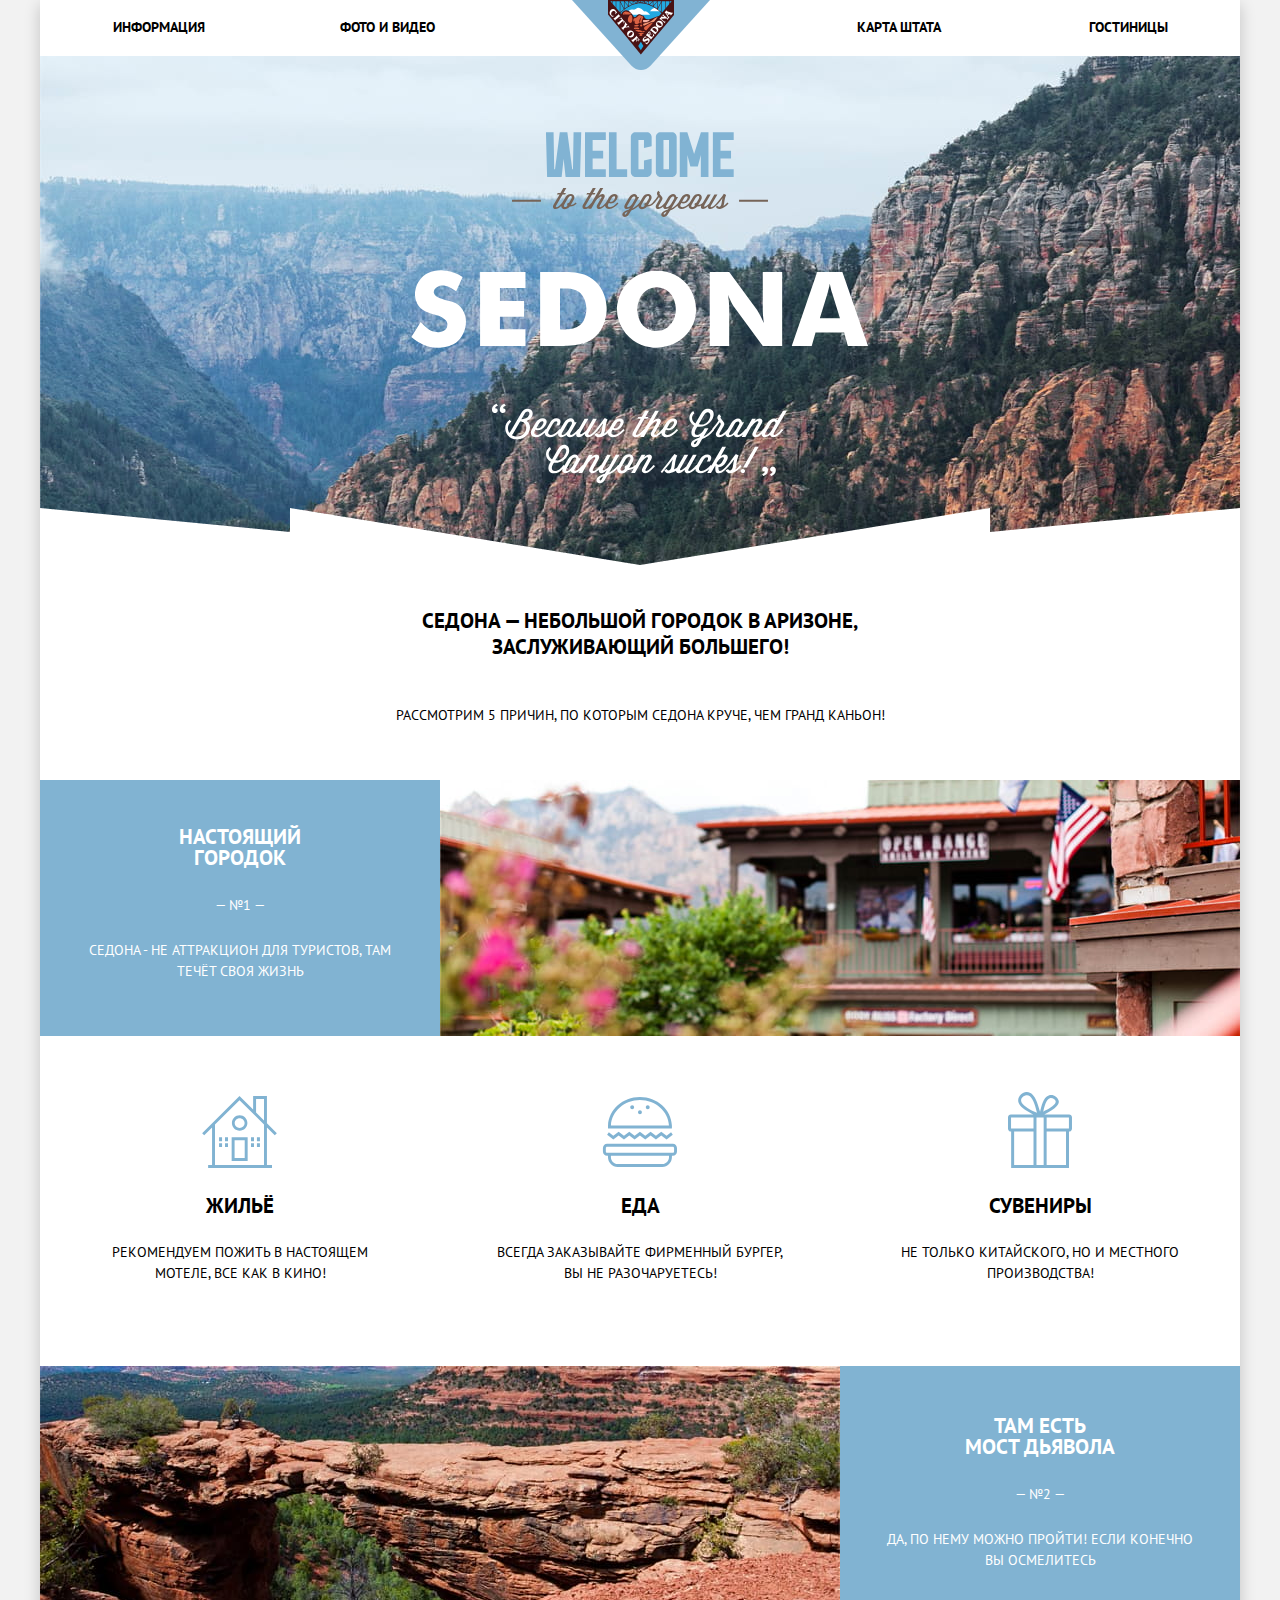
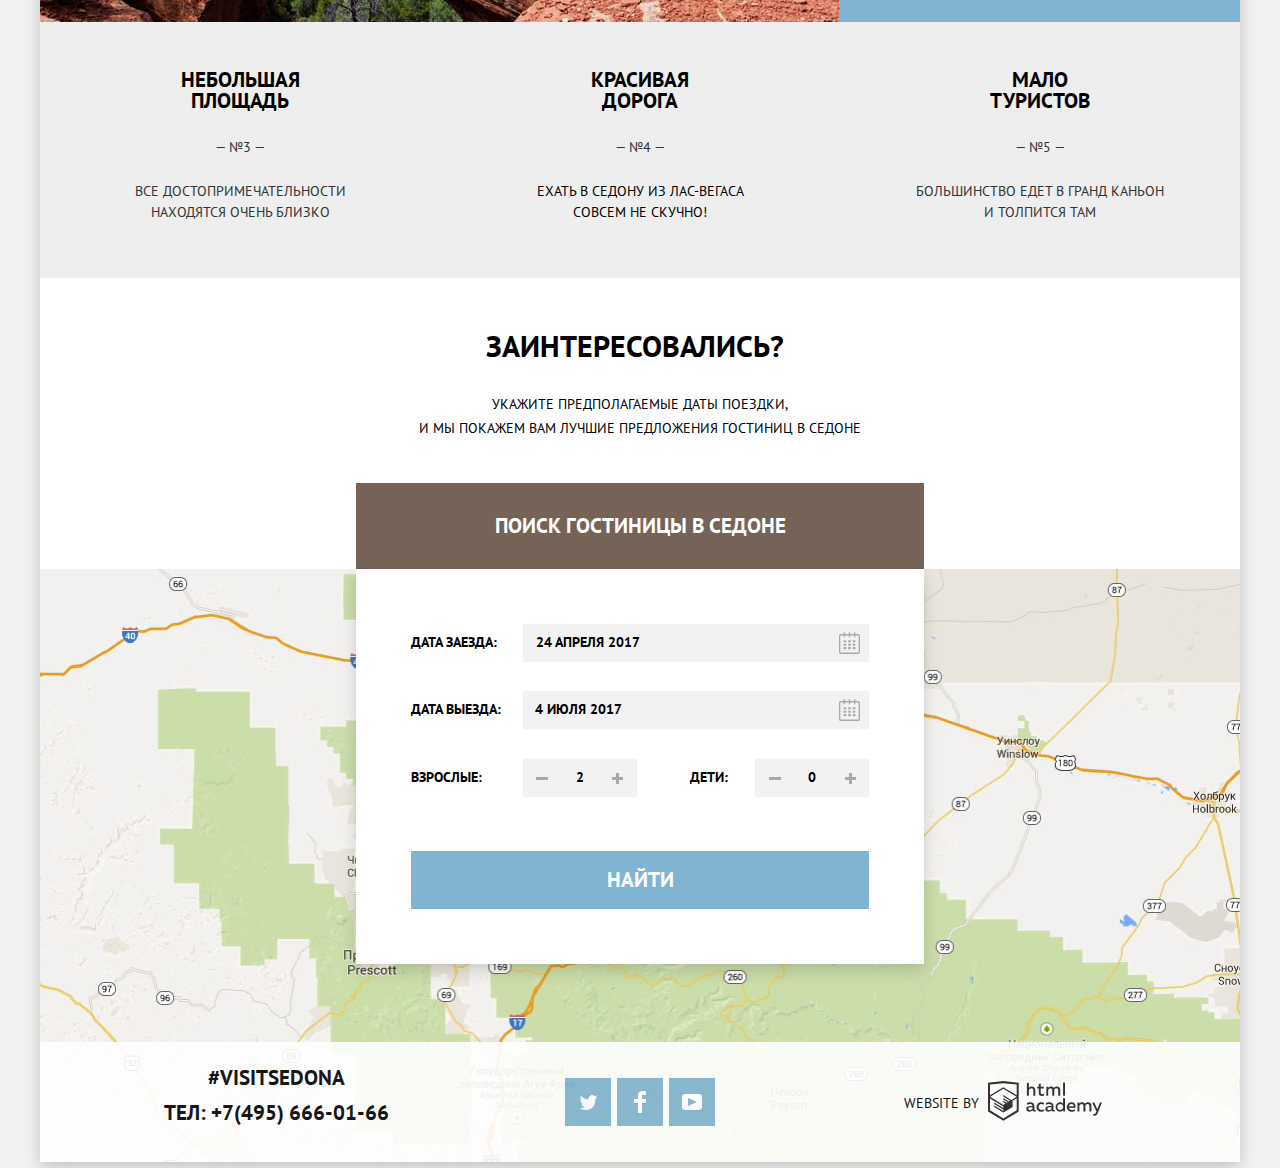
==== index.html @ b9087a9a "Вставил iframe в search-map" ====
<!DOCTYPE html>
<html class="page" lang="ru">

<head>
  <meta charset="utf-8">
  <title>HTML Academy: Седона</title>
  <link rel="stylesheet" href="css/normalize.css">
  <link rel="stylesheet" href="css/style.css">

  <link rel="icon" href="favicon.ico">
  <link rel="icon" href="img/favicons/favicon.svg" type="image/svg+xml">
  <link rel="apple-touch-icon" href="img/favicons/favicon180x180.png">
  <link rel="manifest" href="manifest.webmanifest">
</head>

<body class="page-body">
  <div class="container">
    <header class="main-header">
      <nav class="main-nav">
        <a class="main-header-logo">
          <img width="138" height="70" src="img/svg/logo.svg" alt="Логотип города «Седона»">
        </a>
        <ul class="site-navigation">
          <li class="site-navigation-item">
            <a class="site-navigation-link" href="blank.html">Информация</a>
          </li>
          <li class="site-navigation-item">
            <a class="site-navigation-link" href="blank.html">Фото и видео</a>
          </li>
          <li class="site-navigation-item">
            <a class="site-navigation-link" href="blank.html">Карта штата</a>
          </li>
          <li class="site-navigation-item">
            <a class="site-navigation-link" href="catalog.html">Гостиницы</a>
          </li>
        </ul>
      </nav>
    </header>

    <main>
      <section class="intro">
        <h1 class="visually-hidden">Туристический город «Седона»</h1>
        <img class="intro-logo" width="458" height="352" src="img/svg/welcome.svg"
          alt="Добро пожаловать в великолепный город «Седона»">
      </section>

      <section class="advantages">
        <h2 class="visually-hidden">Преимущества</h2>
        <p class="advantages-slogan">Седона — небольшой городок в Аризоне, заслуживающий большего!</p>
        <p class="advantages-text">Рассмотрим 5 причин, по которым Седона круче, чем гранд каньон!</p>

        <div class="advantages-item">
          <div class="advantages-item-block">
            <h3 class="advantages-item-title">Настоящий городок</h3>
            <span class="advantages-item-number">— №1 —</span>
            <p class="advantages-item-text">Седона - не аттракцион для туристов, там течёт своя жизнь</p>
          </div>
          <img class="advantages-item-image" width="800" height="256" src="img/content/sedona.jpg" alt="Город «Седона»">
        </div>

        <ul class="advantages-needs-list">
          <li class="advantages-needs-item">
            <h3 class="advantages-needs-title housing">Жильё</h3>
            <p class="advantages-needs-text">Рекомендуем пожить в настоящем мотеле, все как в кино!</p>
          </li>
          <li class="advantages-needs-item advantages-needs-food">
            <h3 class="advantages-needs-title">Еда</h3>
            <p class="advantages-needs-text">Всегда заказывайте фирменный бургер, вы не разочаруетесь!</p>
          </li>
          <li class="advantages-needs-item advantages-needs-souvenirs">
            <h3 class="advantages-needs-title">Сувениры</h3>
            <p class="advantages-needs-text">Не только китайского, но и местного производства!</p>
          </li>
        </ul>

        <div class="advantages-item">
          <img class="advantages-item-image" width="800" height="256" src="img/content/bridge-devil.jpg"
            alt="Мост дьявола">
          <div class="advantages-item-block two">
            <h3 class="advantages-item-title">Там есть мост дьявола</h3>
            <span class="advantages-item-number">— №2 —</span>
            <p class="advantages-item-text">Да, по нему можно пройти! Если конечно вы осмелитесь</p>
          </div>
        </div>

        <ul class="advantages-comfort-list">
          <li class="advantages-comfort-item">
            <h3 class="advantages-comfort-title">Небольшая площадь</h3>
            <span class="advantages-comfort-number">— №3 —</span>
            <p class="advantages-comfort-text">Все достопримечательности находятся очень близко</p>
          </li>
          <li class="advantages-comfort-item">
            <h3 class="advantages-comfort-title">Красивая дорога</h3>
            <span class="advantages-comfort-number">— №4 —</span>
            <p>Ехать в Седону из Лас-Вегаса совсем не скучно!</p>
          </li>
          <li class="advantages-comfort-item">
            <h3 class="advantages-comfort-title">Мало туристов</h3>
            <span class="advantages-comfort-number">— №5 —</span>
            <p class="advantages-comfort-text">Большинство едет в Гранд Каньон и толпится там</p>
          </li>
        </ul>
      </section>

      <section class="search">
        <h2 class="visually-hidden">Поиск гостиницы</h2>
        <span class="search-question">Заинтересовались?</span>
        <p class="search-text">Укажите предполагаемые даты поездки, и&nbsp;мы&nbsp;покажем&nbsp;вам&nbsp;лучшие
          предложения гостиниц в седоне
        </p>
        <div class="search-wrapper">
          <a class="button search-button" href="blank.html">Поиск гостиницы в седоне</a>
          <form class="search-form" method="post" action="https://echo.htmlacademy.ru">
            <div class="search-item">
              <label>
                <span class="search-item-label">Дата заезда:</span>
                <input class="search-form-input" type="text" name="arrival-date" value="24 апреля 2017">
                <a class="search-calendar" href="#" aria-label="Календарь">
                  <svg width="21" height="23" viewBox="0 0 21 23" fill="#A9A9A9" xmlns="http://www.w3.org/2000/svg">
                    <path fill-rule="evenodd" clip-rule="evenodd"
                      d="M16.406 3.02498H19.251C20.217 3.02498 21 3.84698 21 4.86198V21.164C21 22.179 20.217 23 19.251 23H1.75C0.784 23 0 22.179 0 21.164V4.86198C0 3.84698 0.784 3.02498 1.75 3.02498H4.593V1.64798C4.593 1.26698 4.887 0.958984 5.25 0.958984C5.612 0.958984 5.906 1.26698 5.906 1.64798V3.02498H9.844V1.64798C9.844 1.26698 10.138 0.958984 10.501 0.958984C10.862 0.958984 11.156 1.26698 11.156 1.64798V3.02498H15.094V1.64798C15.094 1.26698 15.387 0.958984 15.75 0.958984C16.112 0.958984 16.406 1.26698 16.406 1.64798V3.02498ZM19.5646 21.484C19.6466 21.3979 19.691 21.2828 19.688 21.164H19.689V4.86198C19.689 4.60898 19.493 4.40298 19.252 4.40298H16.407V5.78098C16.407 6.16198 16.113 6.46998 15.751 6.46998C15.388 6.46998 15.095 6.16198 15.095 5.78098V4.40298H11.157V5.78098C11.157 6.16198 10.863 6.46998 10.502 6.46998C10.139 6.46998 9.845 6.16198 9.845 5.78098V4.40298H5.907V5.78098C5.907 6.16198 5.613 6.46998 5.251 6.46998C4.888 6.46998 4.594 6.16198 4.594 5.78098V4.40298H1.75C1.50263 4.40953 1.30696 4.61458 1.312 4.86198V21.164C1.30696 21.4114 1.50263 21.6164 1.75 21.623H19.251C19.3698 21.6201 19.4826 21.5701 19.5646 21.484Z" />
                    <path fill-rule="evenodd" clip-rule="evenodd"
                      d="M4.59399 9.2251H7.21899V11.2911H4.59399V9.2251ZM4.59399 12.6681H7.21899V14.7351H4.59399V12.6681ZM7.21899 16.1121H4.59399V18.1781H7.21899V16.1121ZM9.18799 16.1121H11.813V18.1781H9.18799V16.1121ZM11.813 12.6681H9.18799V14.7351H11.813V12.6681ZM9.18799 9.2251H11.813V11.2911H9.18799V9.2251ZM16.406 16.1121H13.781V18.1781H16.406V16.1121ZM13.781 12.6681H16.406V14.7351H13.781V12.6681ZM16.406 9.2251H13.781V11.2911H16.406V9.2251Z" />
                  </svg>
                </a>
              </label>
            </div>
            <div class="search-item search-item-departure">
              <label>
                <span class="search-item-label">Дата выезда:</span>
                <input class="search-form-input" type="text" name="date-of-departure" value="4 июля 2017">
                <a class="search-calendar" href="#" aria-label="Календарь">
                  <svg width="21" height="23" viewBox="0 0 21 23" fill="#A9A9A9" xmlns="http://www.w3.org/2000/svg">
                    <path fill-rule="evenodd" clip-rule="evenodd"
                      d="M16.406 3.02498H19.251C20.217 3.02498 21 3.84698 21 4.86198V21.164C21 22.179 20.217 23 19.251 23H1.75C0.784 23 0 22.179 0 21.164V4.86198C0 3.84698 0.784 3.02498 1.75 3.02498H4.593V1.64798C4.593 1.26698 4.887 0.958984 5.25 0.958984C5.612 0.958984 5.906 1.26698 5.906 1.64798V3.02498H9.844V1.64798C9.844 1.26698 10.138 0.958984 10.501 0.958984C10.862 0.958984 11.156 1.26698 11.156 1.64798V3.02498H15.094V1.64798C15.094 1.26698 15.387 0.958984 15.75 0.958984C16.112 0.958984 16.406 1.26698 16.406 1.64798V3.02498ZM19.5646 21.484C19.6466 21.3979 19.691 21.2828 19.688 21.164H19.689V4.86198C19.689 4.60898 19.493 4.40298 19.252 4.40298H16.407V5.78098C16.407 6.16198 16.113 6.46998 15.751 6.46998C15.388 6.46998 15.095 6.16198 15.095 5.78098V4.40298H11.157V5.78098C11.157 6.16198 10.863 6.46998 10.502 6.46998C10.139 6.46998 9.845 6.16198 9.845 5.78098V4.40298H5.907V5.78098C5.907 6.16198 5.613 6.46998 5.251 6.46998C4.888 6.46998 4.594 6.16198 4.594 5.78098V4.40298H1.75C1.50263 4.40953 1.30696 4.61458 1.312 4.86198V21.164C1.30696 21.4114 1.50263 21.6164 1.75 21.623H19.251C19.3698 21.6201 19.4826 21.5701 19.5646 21.484Z" />
                    <path fill-rule="evenodd" clip-rule="evenodd"
                      d="M4.59399 9.2251H7.21899V11.2911H4.59399V9.2251ZM4.59399 12.6681H7.21899V14.7351H4.59399V12.6681ZM7.21899 16.1121H4.59399V18.1781H7.21899V16.1121ZM9.18799 16.1121H11.813V18.1781H9.18799V16.1121ZM11.813 12.6681H9.18799V14.7351H11.813V12.6681ZM9.18799 9.2251H11.813V11.2911H9.18799V9.2251ZM16.406 16.1121H13.781V18.1781H16.406V16.1121ZM13.781 12.6681H16.406V14.7351H13.781V12.6681ZM16.406 9.2251H13.781V11.2911H16.406V9.2251Z" />
                  </svg>
                </a>
              </label>
            </div>
            <div class="search-form-people">
              <div class="search-people-item">
                <label>
                  <span class="search-item-label search-adults-label">Взрослые:</span>
                  <input class="search-form-input search-people-input" type="text" name="adults" value="2">
                </label>
                <button class="search-control search-control-minus" type="button" aria-label="Уменьшить"></button>
                <button class="search-control search-control-plus" type="button" aria-label="Увеличить"></button>
              </div>
              <div class="search-people-item">
                <label>
                  <span class="search-item-label search-children-label">Дети:</span>
                  <input class="search-form-input search-people-input search-people-children" type="text"
                    name="children" value="0">
                </label>
                <button class="search-control search-control-minus control-children-minus" type="button"
                  aria-label="Уменьшить"></button>
                <button class="search-control search-control-plus control-children-plus" type="button"
                  aria-label="Увеличить"></button>
              </div>
            </div>
            <button class="button search-form-button" type="submit">Найти</button>
          </form>
        </div>

        <div class="search-map">
          <h3 class="visually-hidden">Седона на карте</h3>
          <img width="1200" height="593" src="img/content/map.jpg" alt="Седона на карте">
          <iframe
            src="https://www.google.com/maps/embed?pb=!1m18!1m12!1m3!1d104737.55929084467!2d-111.81654524864756!3d34.88012268430203!2m3!1f0!2f0!3f0!3m2!1i1024!2i768!4f13.1!3m3!1m2!1s0x872da300cd6a52d3%3A0xd0b62ffa7e756ca6!2sSedona!5e0!3m2!1sru!2sru!4v1613650547164!5m2!1sru!2sru"
            width="1200" height="593" allowfullscreen tabindex="0" title="США, штат Аризона, город Sedona"></iframe>
        </div>
      </section>
    </main>

    <footer class="main-footer">
      <div class="footer-contacts">
        <span class="footer-contacts-hashtag">#visitSEDONA</span>
        <a class="footer-contacts-link" href="tel:+74956660166">тел: +7(495) 666-01-66</a>
      </div>

      <ul class="footer-social-list">
        <li class="footer-social-item">
          <a class="footer-social-link" href="#" aria-label="Твиттер">
            <svg width="17" height="16" viewBox="0 0 17 16" fill="#ffffff" xmlns="http://www.w3.org/2000/svg">
              <path
                d="M10.95 1.14403C12.635 0.648028 13.934 1.41403 14.527 2.32303C15.2 2.09203 15.858 1.84203 16.538 1.61503C16.5249 2.30139 16.2117 2.94755 15.681 3.38303C16.366 3.55303 16.985 2.89203 16.985 2.89203C16.816 3.89203 15.979 4.68003 15.422 4.91603C15.191 11.666 12.247 16.133 5.34498 15.998H4.89898C4.48898 15.998 0.734977 15.538 0.000976562 14.111C2.27198 14.307 3.89398 13.689 4.69398 12.934C3.73398 12.634 2.01498 12.457 1.71498 9.98403C2.06398 10.09 2.27898 10.212 2.90498 10.103C1.70498 9.24703 0.373977 8.53003 0.447977 6.33003C0.732977 6.65803 1.51498 6.86603 1.78798 6.80203C1.08498 6.56103 -0.182023 3.44203 0.893977 1.85003C2.71198 3.70403 4.62898 5.45603 8.04598 5.62303C8.25398 3.33003 9.18298 1.79303 10.95 1.14403Z" />
            </svg>
          </a>
        </li>
        <li class="footer-social-item">
          <a class="footer-social-link" href="#" aria-label="Фейсбук">
            <svg width="12" height="22" viewBox="0 0 12 22" fill="#ffffff" xmlns="http://www.w3.org/2000/svg">
              <path d="M12 4V0H8C5.79086 0 4 1.79086 4 4V8H0V12H4V22H8V12H12V8H8V4H12Z" />
            </svg>
          </a>
        </li>
        <li class="footer-social-item">
          <a class="footer-social-link" href="#" aria-label="Ютуб">
            <svg width="20" height="16" viewBox="0 0 20 16" fill="#ffffff" xmlns="http://www.w3.org/2000/svg">
              <path fill-rule="evenodd" clip-rule="evenodd"
                d="M3 0H17C18.65 0 20 1.35 20 3V13C20 14.65 18.65 16 17 16H3C1.35 16 0 14.65 0 13V3C0 1.35 1.35 0 3 0ZM6.027 4.002V11.998L15.014 8L6.027 4.002Z" />
            </svg>
          </a>
        </li>
      </ul>

      <div class="footer-copyright">
        <span class="footer-copyright-text">Website by</span>
        <a class="footer-copyright-link" href="https://htmlacademy.ru/intensive/htmlcss">
          <svg width="115" height="41" viewBox="0 0 115 41" fill="#231F20" xmlns="http://www.w3.org/2000/svg">
            <path fill-rule="evenodd" clip-rule="evenodd"
              d="M15.5197 1.05737H15.3509L0 2.71895V31.4945L15.3509 40.8382L30.7018 31.4945V2.71895L15.5197 1.05737ZM77.0183 2.62185H75.0876V15.7311H77.0183V2.62185ZM40.8619 2.63264V7.76843C41.6131 6.9864 42.6386 6.5436 43.7105 6.53843C44.6823 6.47908 45.6329 6.84495 46.3253 7.54479C47.0177 8.24462 47.3866 9.21244 47.3399 10.2068V15.7634H45.367V10.4658C45.4231 9.94897 45.2754 9.43059 44.9566 9.02553C44.6377 8.62047 44.174 8.36218 43.6683 8.3079H43.3518C42.3456 8.36979 41.4321 8.9295 40.9041 9.80764V15.7634H38.8995V2.63264H40.8619ZM77.0183 31.4837H75.2775V30.0595C74.4828 31.1353 73.23 31.7538 71.9119 31.7211C69.4751 31.5528 67.5825 29.4822 67.5825 26.9845C67.5825 24.4867 69.4751 22.4162 71.9119 22.2479C73.1195 22.2052 74.2818 22.7203 75.0771 23.6505V18.3205H77.0183V31.4837ZM47.0656 30.0595C47.263 30.0515 47.4583 30.0152 47.6459 29.9516V31.3866C47.2482 31.5404 46.826 31.6172 46.4009 31.6132C45.6482 31.6769 44.9394 31.2429 44.639 30.5342C43.7036 31.31 42.5302 31.7227 41.3261 31.6995C39.733 31.6995 38.256 30.804 38.256 28.9482C38.256 26.65 40.3661 25.9379 42.1702 25.9379C42.9402 25.9505 43.707 26.0408 44.4596 26.2076V25.884C44.4596 24.805 43.6578 23.9742 42.1491 23.9742C41.0585 23.9764 39.9804 24.2116 38.9839 24.6647V22.8305C40.0678 22.451 41.204 22.2506 42.3495 22.2371C44.8394 22.2371 46.3693 23.4455 46.3693 26.1753V29.4121C46.3546 29.5668 46.401 29.721 46.4981 29.8406C46.5951 29.9601 46.7349 30.035 46.8862 30.0487H47.0656V30.0595ZM40.2711 28.8403C40.298 29.229 40.4761 29.5905 40.7655 29.844C41.055 30.0974 41.4317 30.2217 41.8115 30.189H41.9275C42.8819 30.1906 43.7973 29.8022 44.4702 29.11V27.5779C43.842 27.4414 43.2026 27.3655 42.5605 27.3513C41.5055 27.3513 40.2817 27.7074 40.2817 28.8403H40.2711ZM56.0229 22.9384C55.1962 22.4632 54.2596 22.2246 53.3115 22.2479H52.9422C51.7332 22.2873 50.5891 22.8166 49.7619 23.7192C48.9347 24.6218 48.4923 25.8236 48.5321 27.06V27.5024C48.6957 30.0004 50.805 31.8921 53.2482 31.7318C54.2519 31.7555 55.2477 31.5452 56.1601 31.1168V29.2718C55.3769 29.7215 54.4945 29.9591 53.5963 29.9624C52.5199 30.0288 51.4963 29.4793 50.9385 28.5356C50.3806 27.5918 50.3806 26.4095 50.9385 25.4658C51.4963 24.522 52.5199 23.9725 53.5963 24.039C54.461 24.0357 55.3066 24.2989 56.0229 24.7942V22.9384ZM66.1514 30.0595C66.3488 30.0515 66.5441 30.0152 66.7317 29.9516V31.3866C66.334 31.5404 65.9118 31.6172 65.4867 31.6132C64.734 31.6769 64.0252 31.2429 63.7248 30.5342C62.7894 31.31 61.616 31.7227 60.4119 31.6995C58.8188 31.6995 57.3417 30.804 57.3417 28.9482C57.3417 26.65 59.4518 25.9379 61.256 25.9379C62.0259 25.9505 62.7928 26.0408 63.5454 26.2076V25.884C63.5454 24.805 62.7436 23.9742 61.2349 23.9742C60.1443 23.9764 59.0662 24.2116 58.0697 24.6647V22.8305C59.1536 22.451 60.2897 22.2506 61.4353 22.2371C63.9252 22.2371 65.455 23.4455 65.455 26.1753V29.4121C65.4404 29.5668 65.4868 29.721 65.5838 29.8406C65.6809 29.9601 65.8207 30.035 65.972 30.0487H66.1514V30.0595ZM59.855 29.8481C59.5632 29.5943 59.3837 29.2311 59.3569 28.8403H59.378C59.378 27.7074 60.5385 27.3513 61.6569 27.3513C62.299 27.3655 62.9383 27.4414 63.5665 27.5779V29.11C62.8937 29.8022 61.9782 30.1906 61.0239 30.189H60.9078C60.5263 30.2247 60.1469 30.1019 59.855 29.8481ZM69.3271 26.9305C69.3271 25.2859 70.6308 23.9526 72.239 23.9526L72.2601 24.0066C73.4742 24.0066 74.5742 24.7382 75.0665 25.8732V28.0311C74.5856 29.1871 73.4673 29.9296 72.239 29.9084C70.6308 29.9084 69.3271 28.5752 69.3271 26.9305ZM83.3486 22.2479C86.8408 22.2479 88.0541 25.1395 87.4844 27.7397H80.922C81.1436 29.3582 82.6839 30.0163 84.2876 30.0163C85.2509 30.0196 86.2027 29.8021 87.0729 29.3797V31.1061C86.0736 31.5421 84.9939 31.7519 83.9078 31.7211C81.2385 31.7211 78.8963 30.189 78.8963 26.9521C78.8362 25.7502 79.2482 24.5736 80.0408 23.6841C80.8334 22.7945 81.9408 22.2658 83.1165 22.2155H83.3486V22.2479ZM80.8693 26.1753C80.9704 24.8237 82.1216 23.8104 83.4436 23.9095H83.4858C84.1064 23.8531 84.7196 24.08 85.1612 24.5295C85.6028 24.979 85.8275 25.6051 85.7752 26.24H80.8693V26.1753ZM89.489 31.4621V22.4961H91.2298V23.575C91.9777 22.7197 93.041 22.2229 94.1628 22.2047C95.2951 22.1328 96.3712 22.7163 96.9482 23.7153C97.7407 22.8335 98.8477 22.3161 100.018 22.2803C100.952 22.2327 101.859 22.6011 102.507 23.2901C103.154 23.9792 103.478 24.9213 103.394 25.8732V31.4837H101.39V25.9271C101.437 25.4734 101.306 25.0191 101.024 24.6647C100.743 24.3104 100.336 24.0852 99.8917 24.039H99.6174C98.7512 24.0941 97.9525 24.536 97.4335 25.2474V31.4837H95.4289V25.9271C95.4728 25.47 95.3357 25.0139 95.0481 24.6611C94.7606 24.3082 94.3467 24.088 93.8991 24.0497H93.6881C92.7466 24.1344 91.8915 24.6449 91.3564 25.4416V31.5161H89.5312L89.489 31.4621ZM113.977 22.4745H111.972L109.324 29.2718L106.306 22.4853H104.196L108.417 31.5484L108.237 32.0016C107.72 33.3611 107.003 34.0516 106.053 34.0516C105.75 34.0548 105.447 34.0112 105.156 33.9221V35.6161C105.536 35.7125 105.926 35.7632 106.317 35.7671C107.646 35.7671 108.902 35.0226 109.851 32.6813L113.977 22.4745ZM52.689 6.78658V3.54974L50.7266 4.01369V6.73264H49.144V8.49132H50.7899V12.9905C50.7231 13.817 51.0244 14.6301 51.61 15.2038C52.1955 15.7775 53.0028 16.0505 53.8073 15.9468C54.5996 15.9535 55.3875 15.8259 56.139 15.5692V13.8429C55.5727 14.0781 54.9672 14.199 54.356 14.199C53.2165 14.199 52.689 13.8105 52.689 12.6237V8.5129H55.8541V6.78658H52.689ZM58.3862 15.7526V6.75421H60.1376V7.83316C60.8811 6.97655 61.9403 6.476 63.0601 6.45211C64.1624 6.38099 65.2146 6.93142 65.8032 7.88711C66.5958 7.00534 67.7028 6.48794 68.8734 6.45211C69.8138 6.41462 70.7233 6.79859 71.364 7.50353C72.0046 8.20846 72.3126 9.16418 72.2073 10.1205V15.7418H70.2028V10.1853C70.2499 9.73151 70.1184 9.27721 69.8373 8.92287C69.5561 8.56853 69.1485 8.34334 68.7046 8.29711H68.4619C67.5957 8.35228 66.797 8.7942 66.278 9.50553V15.7418H64.2734V10.1853C64.3206 9.73151 64.1891 9.27721 63.9079 8.92287C63.6268 8.56853 63.2191 8.34334 62.7752 8.29711H62.5326C61.5911 8.38181 60.736 8.89229 60.2009 9.68895V15.7634H58.3862V15.7526ZM28.6972 30.3033L28.7078 30.2968L28.6972 30.3184V30.3033ZM28.6972 18.3205V30.3033L15.3509 38.4321L2.00459 30.3184V18.5147L15.2876 26.6068V28.0311L6.18257 22.5284V23.9418L15.3404 29.5632V31.0629L6.19312 25.4955V26.9521L15.3509 32.5734L24.5826 26.9197V20.8129L28.6972 18.3205ZM28.7078 16.7776L25.0362 18.9355L23.3482 20.0145L15.3087 15.0837V16.4971L22.156 20.7266L22.0083 20.8237L20.9532 21.4063L15.2876 17.9537V19.3995L19.761 22.1184L18.706 22.8413L15.3298 20.7913V22.2047L17.5454 23.5426L15.2982 24.9021L2.11009 16.864L15.3087 8.72869L28.7078 16.7776ZM15.2876 7.27211L28.7078 15.3534V4.56395L15.3615 3.12895L2.01514 4.56395V15.3534L15.2876 7.27211Z" />
          </svg>
        </a>
      </div>
    </footer>
  </div>
</body>

</html>
---- css/style.css ----
/*Fonts*/
@font-face {
  font-family: PT Sans;
  font-weight: 400;
  font-style: normal;
  src:
    url("../fonts/PTSans.woff2") format("woff2"),
    url("../fonts/PTSans.woff") format("woff");
}

@font-face {
  font-family: PT Sans;
  font-weight: 700;
  font-style: normal;
  src:
    url("../fonts/PTSans-Bold.woff2") format("woff2"),
    url("../fonts/PTSans-Bold.woff") format("woff");
}

/*variables*/

:root {
  --basic-font-family: 'PT Sans', Arial, sans-serif;

  --basic-color: #000000;
  --basic-color-opacity: rgba(0,0,0, 0.3);

  --basic-content-color: #ffffff;
  --basic-content-opacity: rgba(255,255,255, 0.3);

  --basic-bg-color: #F2F2F2;
  --block-bg-color: #EEEEEE;
  --image-bg-color: #888888;

  --element-color: #81B3D2;
  --element-hover-color: #669EC0;
  --element-active-color: #5496BD;

  --interactive-color: #766357;
  --interactive-hover-color: #604E43;
  --interactive-active-color: #503E33;

  --text-block-color: #333333;
  --hotel-rating-color: #666666;
  --footer-logo-color: #BDBBBC;

  --field-bg-color: #F2F2F2;
  --field-hover-color: #EBEBEB;
  --border-color: #E5E5E5;
  --search-control-color: #A9A9A9;
  --toggle-color: #ABABAB;
}

.page {
  box-sizing: border-box;
  height: 100%;
}

*, *::before, *::after {
	box-sizing: inherit;
}

.page-body {
  margin: 0;
  padding: 0;
  height: 100%;
  font-family: var(--basic-font-family);
  font-size: 14px;
  line-height: 21px;
  color: var(--basic-color);
  text-transform: uppercase;
  background-color: var(--basic-bg-color);
}

a {
  text-decoration: none;
}

img {
  max-width: 100%;
  height: auto;
}

.visually-hidden:not(:focus):not(:active),
input[type="checkbox"].visually-hidden,
input[type="radio"].visually-hidden {
	position: absolute;

	width: 1px;
	height: 1px;
	margin: -1px;
	padding: 0;

	border: 0;

	white-space: nowrap;

	-webkit-clip-path: inset(100%);

	clip-path: inset(100%);
	clip: rect (0 0 0 0);
	overflow: hidden;
}

.container {
  position: relative;
  width: 1200px;
  margin: 0 auto;
  background-color: var(--basic-content-color);
  box-shadow: 0px 5px 15px rgba(0, 1, 1, 0.2);
}

.inner-page .container {
  display: grid;
  grid-template-rows: min-content 1fr min-content;
  align-content: start;
  min-height: 100%;
}

/*button*/

.button {
  font: inherit;
  text-align: center;
  font-weight: bold;
  color: var(--basic-content-color);
  text-transform: uppercase;
  background-color: var(--interactive-color);
  border: none;
  cursor: pointer;
}

.button:hover,
.button:focus {
  background-color: var(--interactive-hover-color);
}

.button:active {
  background-color: var(--interactive-active-color);
  color: var(--basic-content-opacity)
}

.button.disabled,
.button:disabled {
  cursor: default;
  opacity: 0.3;
}

/*main-header*/

.main-header {
  padding: 0 73px;
  padding-right: 72px;
}

.main-nav {
  position: relative;
}

.main-header-logo {
  position: absolute;
  top: 0;
  left: 50%;
  transform: translate(-50%);
  z-index: 5;
}

.site-navigation {
  display: flex;
  flex-wrap: wrap;
  margin: 0;
  padding: 0;
  list-style: none;
}

.site-navigation-item {
  width: 227px;
  margin-top: 14px;
  margin-bottom: 16px;
}

.site-navigation-item:nth-child(4n + 1) {
  text-align: left;
  padding-right: 10px;
}

.site-navigation-item:nth-child(4n + 2) {
  margin-right: 147px;
  padding-right: 10px;
  text-align: left;
}

.site-navigation-item:nth-child(4n + 3) {
  padding-left: 10px;
  text-align: right;
}

.site-navigation-item:nth-child(4n + 4) {
  padding-left: 10px;
  text-align: right;
  align-content: center;
}

.site-navigation-link {
  line-height: 26px;
  font-weight: 700;
  color: var(--basic-color);
}

.site-navigation-link:hover,
.site-navigation-link:focus {
  color: var(--element-color);
}

.site-navigation-link:active {
  color: var(--basic-color);
  opacity: 0.3;
}

.site-navigation-link.active {
  color: var(--interactive-color);
  pointer-events: none;
}

/*intro*/

.intro {
  width: 100%;
  min-height: 509px;
  margin-bottom: 43px;
  padding-top: 76px;
  padding-bottom: 70px;
  background-color: var(--image-bg-color);
  background-image: url("../img/bg/mask-bg.png"),
  url("../img/bg/mountains-bg.jpg");

  background-position: bottom, center;
  background-size: contain, cover;
  background-repeat: no-repeat, no-repeat;
}

.intro-logo {
  display: block;
  width: 458px;
  height: 352px;
  margin: 0 auto;
}

/*advantages*/

.advantages {
  margin-bottom: 56px;
  text-align: center;
}

.advantages-slogan {
  width: 470px;
  margin: 0 auto;
  margin-bottom: 42px;
  font-weight: 700;
  font-size: 21px;
  line-height: 26px;
}

.advantages-text {
  width: 520px;
  margin: 0 auto;
  margin-bottom: 52px;
  line-height: 26px;
}

.advantages-item {
  display: grid;
  grid-template-columns: auto auto;
  display: flex;
  flex-wrap: wrap;
  color: var(--basic-content-color);
  background-color: var(--element-color);
}

.advantages-item-block {
  width: 400px;
  padding: 46px 40px 54px;
}

.advantages-item-block.two {
  padding-top: 49px;
  padding-bottom: 51px;
}

.advantages-item-image {
  width: 800px;
  min-height: 100%;
  object-fit: cover;
}

.advantages-item-title {
  width: 150px;
  margin: 0;
  margin: 0 auto;
  margin-bottom: 27px;
  font-weight: 700;
  font-size: 21px;
  line-height: 21px
}

.advantages-item-number{
  display: block;
  margin-bottom: 24px;
}

.advantages-item-text {
  margin: 0;
}

.advantages-needs-list {
  display: grid;
  grid-template-columns: 1fr 1fr 1fr;
  margin: 0;
  padding: 0;
  list-style: none;
}

.advantages-needs-item {
  position: relative;
  padding: 159px 50px 72px;
}

.advantages-needs-item::before {
  content: "";

  position: absolute;
  top: 60px;
  left: 50%;
  width: 75px;
  height: 72px;

  margin-left: -38px;

  background-image: url("../img/svg/housing-icon.svg");
  background-position: center;
  background-repeat: no-repeat;
}

.advantages-needs-food::before {
  top: 61px;
  height: 70px;
  background-image: url("../img/svg/food-icon.svg");
}

.advantages-needs-souvenirs::before {
  top: 55px;
  width: 64px;
  height: 77px;
  margin-left: -32px;
  background-image: url("../img/svg/souvenirs-icon.svg")
}

.advantages-needs-title {
  margin: 0;
  margin-bottom: 26px;
  font-weight: 700;
  font-size: 21px;
}

.advantages-needs-text {
  margin: 0;
  margin-bottom: 10px;
}

.advantages-comfort-list {
  display: grid;
  grid-template-columns: 1fr 1fr 1fr;
  margin: 0;
  padding: 0;
  list-style: none;
  background-color: var(--block-bg-color);
}

.advantages-comfort-item {
  padding: 47px 71px 41px;
}

.advantages-comfort-title {
  width: 150px;
  margin: 0;
  margin: 0 auto;
  margin-bottom: 26px;
  font-weight: 700;
  font-size: 21px;
}

.advantages-comfort-number {
  display: block;
  margin-bottom: 23px;
  color: var(--text-block-color);
}

.advantages-comfort-text {
  margin: 0;
  color: var(--text-block-color);
}

/*search*/

.search-question {
  display: block;
  width: 800px;
  margin: 0 auto;
  margin-bottom: 34px;
  padding-right: 10px;
  font-weight: 700;
  font-size: 30px;
  line-height: 24px;
  text-align: center;
}

.search-text {
  width: 450px;
  margin: 0 auto;
  margin-bottom: 43px;
  line-height: 24px;
  text-align: center;
}

.search-wrapper {
  position: relative;
  width: 568px;
  margin: 0 auto;
}

.search-button {
  display: block;
  width: 568px;
  padding: 30px;
  font-weight: 700;
  font-size: 21px;
  line-height: 26px;
}

.search-form {
  position: absolute;
  width: 568px;
  padding: 55px;
  font-weight: 700;
  line-height: 26px;
  background-color: var(--basic-content-color);
  box-shadow: 0px 7px 15px rgba(0, 1, 1, 0.15);
  z-index: 10;
}

.search-item {
  position: relative;
  margin-bottom: 29px;
}

.search-item-departure {
  margin-bottom: 30px;
}

.search-item label {
  display: grid;
  grid-template-columns: min-content 1fr;
  align-items: center;
}

.search-item-label {
  min-width: 112px;
  padding-bottom: 2px;
  padding-right: 10px;
}

.search-form-input {
  width: 100%;
  padding: 3px 60px 5px 11px;
  font: inherit;
  text-transform: uppercase;
  background-color: var(--basic-bg-color);
  border: 2px solid var(--basic-bg-color);
}

.search-item-departure .search-form-input {
  padding-left: 10px;
}

.search-form-input:hover {
  background-color: var(--field-hover-color);
  border-color: var(--field-hover-color);
}

.search-form-input:focus {
  background-color: transparent;
  border-color: var(--border-color);
  outline: none;
}

.search-calendar {
  position: absolute;
  top: 50%;
  right: 9px;

  margin-top: -12px;
  width: 21px;
  height: 23px;
}

.search-calendar:hover svg,
.search-calendar:focus svg {
  fill: var(--basic-color);
}

.search-calendar:active svg {
  fill: var(--element-color);
}

.search-form-people {
  display: grid;
  grid-template-columns: 1fr 1fr;
  align-items: center;
  margin-bottom: 54px;
}

.search-people-item {
  position: relative;
}

.search-people-item label {
  display: grid;
  grid-template-columns: min-content 1fr;
  align-items: center;
}

.search-people-input {
  width: 38px;
  padding: 3px 4px 5px;
  margin-left: 38px;
  margin-right: 38px;
  text-align: center;
}

.search-children-label {
  padding-right: 24px;
  text-align: end;
}

.search-people-children {
  justify-self: end;
}

.search-control {
  position: absolute;
  top: 50%;
  right: 79px;

  width: 38px;
  height: 38px;
  padding: 0;
  margin-top: -19px;
  font: inherit;
  border: none;
  background-color: var(--basic-bg-color);
  cursor: pointer;
}

.search-control-plus {
  right: 3px;
}

.control-children-minus {
  right: 76px;
}

.control-children-plus {
  right: 0;
}

.search-control::before {
  content: "";
  position: absolute;

  top: 50%;
  left: 50%;

  margin-top: -1px;
  margin-left: -6px;

  width: 12px;
  height: 3px;

  background-color: var(--search-control-color);
}

.search-control-plus::after {
  content: "";
  position: absolute;

  top: 50%;
  left: 50%;

  margin-top: -5px;
  margin-left: -2px;

  width: 3px;
  height: 11px;

  background-color: var(--search-control-color);
}

.search-control-plus::before {
  width: 11px;
  margin-left: -6px;
}

.control-children-minus::before {
  margin-left: -5px;
}

.control-children-plus::before {
  margin-left: -5px;
}

.control-children-plus::after {
  margin-left: -1px;
}

.search-control:hover:before,
.search-control:hover:after,
.search-control:focus:before,
.search-control:focus:after {
  background-color: var(--basic-color);
}

.search-control:active:before,
.search-control:active:after {
  background-color: var(--element-color);
}

.search-form-button {
  width: 100%;
  padding: 16px 20px 16px;
  font-size: 21px;
  line-height: 26px;
  background-color: var(--element-color);
}

.search-form-button:hover,
.search-form-button:focus {
  background-color: var(--element-hover-color);
}

.search-form-button:active {
  color: var(--basic-content-opacity);
  background-color: var(--element-active-color);
}

.search-map {
  position: relative;
  width: 1200px;
  height: 593px;
}

.search-map iframe {
  position: absolute;
  top: 0;
  left: 0;
  border: none;
  z-index: 1;
}

/*main-footer*/

.main-footer {
  position: absolute;
  bottom: 0;
  display: flex;
  justify-content: space-between;
  flex-wrap: wrap;
  align-items: center;
  width: 100%;
  padding: 23px 73px 36px;
  text-align: center;
  background-color: var(--basic-content-color);
  opacity: 0.9;
  z-index: 10;
}

.inner-page .main-footer {
  position: static;
}

.footer-contacts {
  width: 327px;
  font-weight: 700;
  font-size: 21px;
  line-height: 26px;
}

.footer-contacts-hashtag {
  display: block;
  margin-bottom: 9px;
}

.footer-contacts-link {
  font: inherit;
  color: var(--basic-color);
}

.footer-social-list {
  display: flex;
  flex-wrap: wrap;
  max-width: 254px;
  margin: 0;
  padding: 0;
  list-style: none;
}

.footer-social-item {
  margin-right: 6px;
  margin-top: 13px;
}

.footer-social-item:last-child,
.footer-social-item:nth-child(5n) {
  margin-right: 0;
}

.footer-social-link {
  display: flex;
  justify-content: center;
  align-items: center;
  width: 46px;
  height: 48px;
  font: inherit;
  color: inherit;
  background-color: var(--element-color);
}

.footer-social-link:hover,
.footer-social-link:focus {
  background-color: var(--element-hover-color);
}

.footer-social-link:active {
  background-color: var(--element-active-color);
}

.footer-social-link:active svg {
  fill: var(--basic-content-opacity);
}

.footer-copyright {
  display: flex;
  justify-content: center;
  align-items: center;
  flex-wrap: wrap;
  width: 327px;
  padding-top: 10px;
  line-height: 26px;
}

.footer-copyright-text {
  margin-top: 4px;
  margin-right: 9px;
}

.footer-copyright-link {
  line-height: 0;
}

.footer-copyright-link:hover svg,
.footer-copyright-link:focus svg {
  fill: var(--element-color);
}

.footer-copyright-link:active svg {
  fill: var(--footer-logo-color);
}

/*filters*/

.filter {
  width: 100%;
  padding: 25px 73px 32px;
  color: var(--basic-content-color);
  background-color: var(--image-bg-color);
  background-image: url("../img/bg/blurry-bg.jpg");
  background-position: center;
  background-size: cover;
  background-repeat: no-repeat;
}

.filter-hotels {
  display: grid;
  grid-template-columns: min-content min-content 1fr;
}

.filter-hotels-group {
  margin: 0;
  padding: 0;
  border: none;
}

.filter-hotels legend {
  font-weight: 700;
  font-size: 16px;
  line-height: 21px
}

.filter-infrastructure,
.filter-type-housing {
  min-width: 253px;
  padding-right: 30px;
}

.filter-infrastructure legend,
.filter-type-housing legend {
  margin-bottom: 26px;
}

.filter-list {
  margin: 0;
  padding: 0;
  list-style: none;
}

.filter-item {
  margin-left: 39px;
  margin-bottom: 25px;
}

.filter-item-housing {
  margin-left: 43px;
}

.filter-item:last-child {
  margin-bottom: 0;
}

.filter-input + label {
  position: relative;
  display: block;
  cursor: pointer;
  user-select: none;
}

.filter-input + label::before {
  content: "";
  position: absolute;
  top: 0;
  left: -40px;
  width: 23px;
  height: 23px;
  background-image: url("../img/svg/checkbox-off.svg");
  background-position: center;
  background-repeat: no-repeat;
}

.filter-input:checked + label::before {
  width: 27px;
  background-image: url("../img/svg/checkbox-on.svg");
}

.filter-item-housing .filter-input + label::before {
  left: -42px;
}

.filter-input:disabled + label::before {
  opacity: 0.3;
}

.filter-input-wifi + label::before,
.filter-input-apartments +label::before {
  top: -1px;
}

.filter-controls {
  width: 317px;
  justify-self: end;
}

.filter-controls legend {
  margin-bottom: 12px;
}

.filter-controls-price {
  position: relative;
  display: flex;
  align-content: center;
  margin-bottom: 20px;
  padding: 5px 4px 6px;
  border: 2px solid var(--basic-content-color);
  border-radius: 2px;
}

.filter-controls-price::before {
  content: "";
  position: absolute;
  top: 5px;
  left: 50%;
  margin-left: 1px;
  width: 2px;
  height: 22px;
  background-color: var(--basic-content-color);
}

.filter-label-min {
  width: 100%;
  padding-left: 62px;
}

.filter-label-max {
  width: 100%;
  padding-left: 52px;
}

.filter-controls-input {
  width: 65px;
  padding: 0;
  text-transform: uppercase;
  color: var(--basic-content-color);
  background-color: transparent;
  border: none;
  font-size: 14px;
  line-height: 21px;
}

.filter-renge {
  padding-left: 1px;
  margin-bottom: 33px;
}

.filter-renge .scale {
  height: 2px;
  background-color: var(--basic-content-opacity);
}

.filter-renge .bar {
  position: relative;
  width: 80%;
  height: 2px;
  background-color: var(--basic-content-color);
}

.filter-renge .toggle {
  position: absolute;
  top: -9px;
  left: 0;
  width: 3px;
  height: 3px;
  background-color: var(--toggle-color);
  border: 8px solid var(--basic-content-color);
  border-radius: 50%;
  box-shadow: 0 2px 0 0 var(--toggle-color);
  box-sizing: content-box;
  cursor: pointer;
}

.filter-renge .toggle-max {
  left: 100%;
}

.filter-renge .toggle:hover,
.filter-renge .toggle:focus,
.filter-renge .toggle:active {
  top: -10px;
  width: 4px;
  height: 4px;
  border: 9px solid var(--basic-content-color);
}

.filter-button {
  margin-left: 85px;
  padding: 5px 34px 6px;
  font: inherit;
  text-transform: uppercase;
  color: var(--basic-content-color);
  background-color: transparent;
  border: 2px solid var(--basic-content-color);
  border-radius: 2px;
  cursor: pointer;
}

.filter-button:hover,
.filter-button:focus,
.filter-button:active {
  color: var(--basic-color);
  background-color: var(--basic-content-color);
}

/*hotels*/

.hotels-sort {
  display: grid;
  grid-template-columns: max-content min-content 1fr 34px;
  align-items: center;
  padding: 29px 73px 31px;
  font-size: 12px;
  line-height: 18px;
  border-bottom: 1px solid var(--border-color);
}

.hotels-sort-found {
  min-width: 163px;
  max-width: 300px;
  margin: 0;
  padding-right: 20px;
  font-weight: 700;
  font-size: 21px;
  line-height: 26px
}

.hotels-sort-found span {
  display: inline-block;
  margin-left: 5px;
}

.hotels-sort-title {
  display: block;
  margin-right: 40px;
  padding-bottom: 4px;
}

.hotels-sort-list {
  padding-bottom: 4px;
}

.hotels-sort-link {
  margin-right: 30px;
  color: var(--basic-color-opacity);
  border-bottom: 1px dashed var(--element-color);
}

.hotels-sort-link.active {
  color: var(--element-color);
  border-bottom-color: transparent;
  pointer-events: none;
}

.hotels-sort-link:hover,
.hotels-sort-link:focus {
  color: var(--element-color);
}

.hotels-sort-link:active {
  color: var(--basic-color);
  border-color: transparent;
}

.hotels-sort-controls {
  display: flex;
  justify-content: space-between;
  flex-wrap: wrap;
  padding-top: 7px;
}

.hotels-control.active {
  pointer-events: none;
}

.hotels-control.active svg {
  fill: var(--element-color);
}

.hotels-control:hover svg,
.hotels-control:focus svg {
  fill: var(--basic-color);
}

.hotels-control:active svg {
  fill: var(--element-color);
}

.hotels-list {
  margin: 0;
  padding: 0;
  list-style: none;
}

.hotel-item {
  display: grid;
  grid-template-columns: auto 1fr min-content;
  padding: 24px 73px 30px;
  border-bottom: 1px solid var(--border-color);
}

.hotel-item-image {
  width: 135px;
  height: 90px;
  margin-top: 6px;
  margin-right: 29px;
}

.hotel-item-wrapper {
  margin-right: 60px;
}

.hotel-item-title {
  margin: 0;
  margin-bottom: 7px;
  font-weight: 700;
  font-size: 21px;
  line-height: 26px;
}

.hotel-item-title a {
  font: inherit;
  color: var(--basic-color);
}

.hotel-item-title a:hover,
.hotel-item-title a:focus {
  color: var(--element-color);
}

.hotel-item-title a:active {
  color: var(--basic-color-opacity);
}

.hotel-desert-quail .hotel-item-title {
  margin-left: 1px;
}

.hotel-item-villas .hotel-item-title {
  margin-top: 1px;
  margin-bottom: 6px;
}

.hotel-item-info {
  display: flex;
  flex-wrap: wrap;
  margin-bottom: 15px;
}

.hotel-item-info span {
  min-width: 100px;
  margin-right: 16px;
}

.hotel-item-booking {
  color: var(--text-block-color);
}

.hotel-item-booking {
  display: flex;
  flex-wrap: wrap;
}

.hotel-detail-link {
  margin-right: 6px;
  padding: 3px 17px;
}

.hotel-detail-link {
  background-color: var(--element-color);
}

.hotel-detail-link:hover,
.hotel-detail-link:focus {
  background-color: var(--element-hover-color);
}

.hotel-detail-link:active {
  color: var(--basic-content-opacity);
  background-color: var(--element-active-color);
}

.hotel-order-link {
  margin-right: 6px;
  padding: 3px 18px 3px 16px;
}

.hotel-rating-block {
  display: flex;
  flex-direction: column;
  justify-content: space-between;
  align-items: flex-end;
  width: 200px;
}

.hotel-rating {
  padding: 3px 12px 3px 15px;
  color: var(--hotel-rating-color);
  background-color: var(--basic-bg-color);
}

.hotel-rating-star {
  position: relative;
  width: 113px;
  height: 17px;
  margin-top: 5px;
}

.hotel-desert-quail .hotel-rating-star {
  margin-top: 4px;
}

.hotel-rating-star::before {
  content: "";
  position: absolute;
  top: 0;
  right: -1px;
  width: 113px;
  height: 17px;
  background-image: url("../img/svg/star-icon.svg");
  background-position: top right;
  background-repeat: no-repeat;
}

.hotel-one-star::before {
  width: 20%;
}

.hotel-two-star::before {
  width: 40%;
}

.hotel-three-star::before {
  width: 60%;
}

.hotel-four-star::before {
  width: 80%;
}
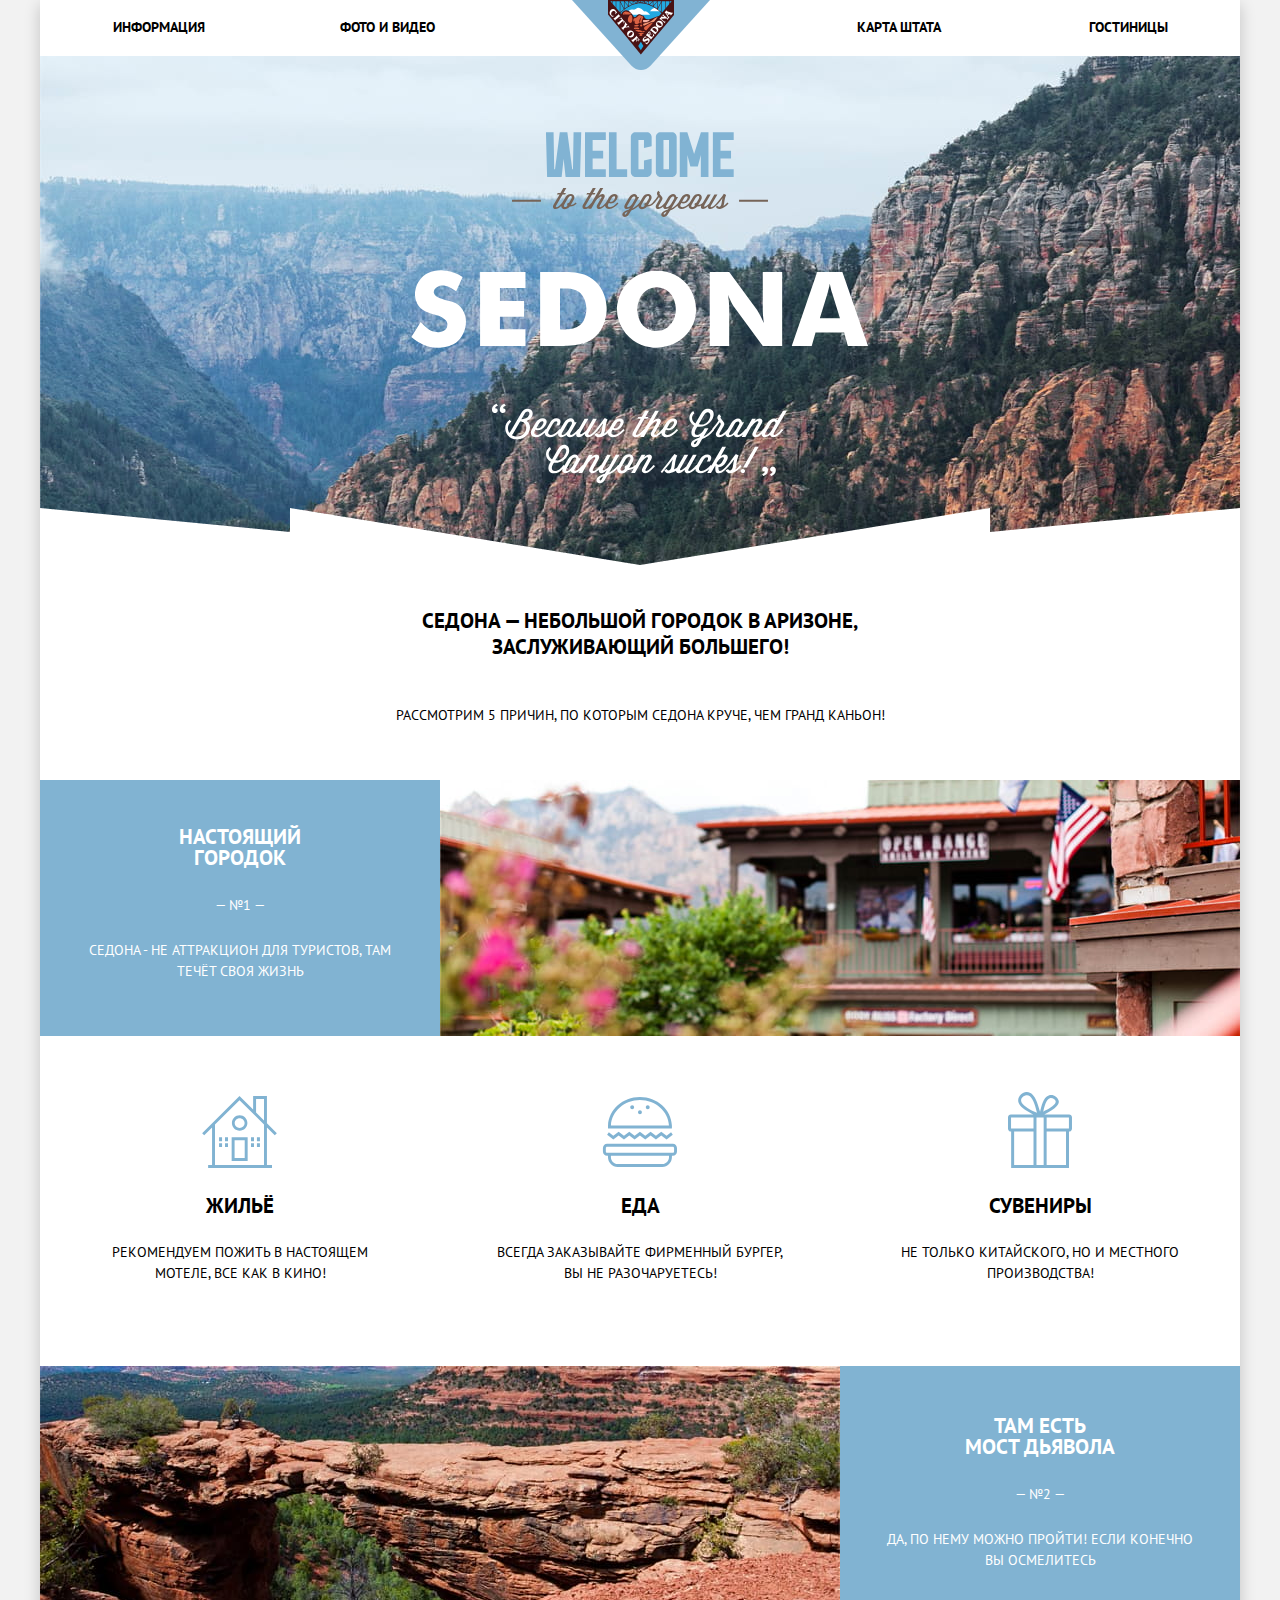
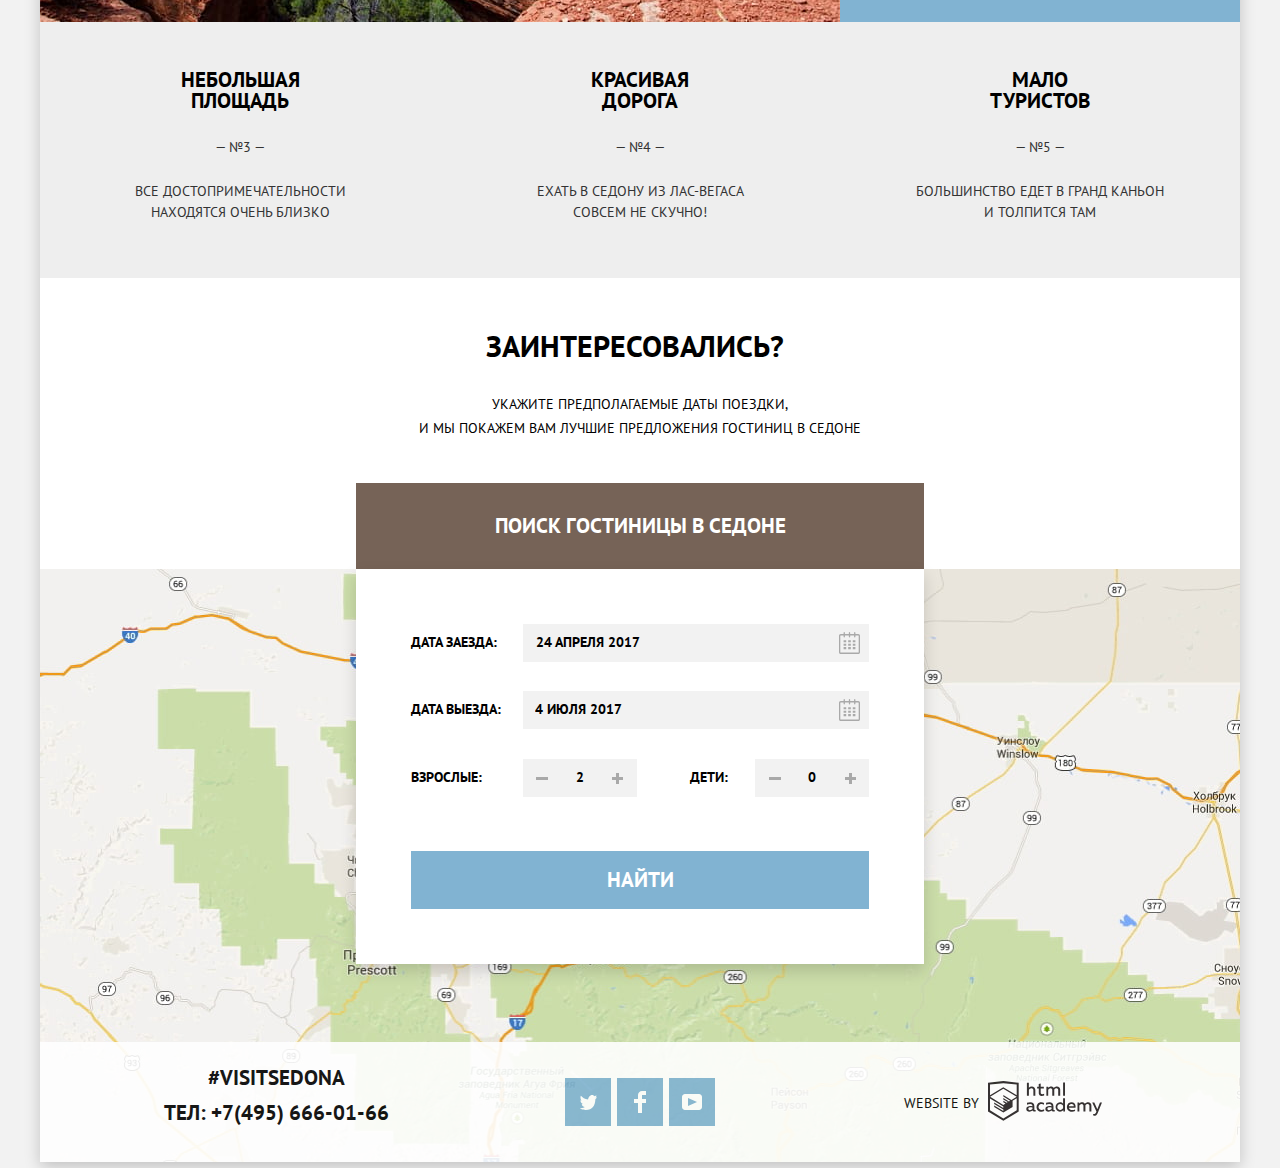
==== commit 91d08851: "catalog.html, поправил label в форме, добавил style.min.css и автопрефиксер" ====
--- a/index.html
+++ b/index.html
@@ -5,7 +5,7 @@
   <meta charset="utf-8">
   <title>HTML Academy: Седона</title>
   <link rel="stylesheet" href="css/normalize.css">
-  <link rel="stylesheet" href="css/style.css">
+  <link rel="stylesheet" href="css/style.min.css">
 
   <link rel="icon" href="favicon.ico">
   <link rel="icon" href="img/favicons/favicon.svg" type="image/svg+xml">
@@ -92,7 +92,7 @@
           <li class="advantages-comfort-item">
             <h3 class="advantages-comfort-title">Красивая дорога</h3>
             <span class="advantages-comfort-number">— №4 —</span>
-            <p>Ехать в Седону из Лас-Вегаса совсем не скучно!</p>
+            <p class="advantages-comfort-text">Ехать в Седону из Лас-Вегаса совсем не скучно!</p>
           </li>
           <li class="advantages-comfort-item">
             <h3 class="advantages-comfort-title">Мало туристов</h3>
--- a/css/style.min.css
+++ b/css/style.min.css
@@ -0,0 +1 @@
+@font-face{font-family:PT Sans;font-weight:400;font-style:normal;src:url(../fonts/PTSans.woff2) format("woff2"),url(../fonts/PTSans.woff) format("woff")}@font-face{font-family:PT Sans;font-weight:700;font-style:normal;src:url(../fonts/PTSans-Bold.woff2) format("woff2"),url(../fonts/PTSans-Bold.woff) format("woff")}:root{--basic-font-family:'PT Sans', Arial, sans-serif;--basic-color:#000000;--basic-color-opacity:rgba(0,0,0, 0.3);--basic-content-color:#ffffff;--basic-content-opacity:rgba(255,255,255, 0.3);--basic-bg-color:#F2F2F2;--block-bg-color:#EEEEEE;--image-bg-color:#888888;--element-color:#81B3D2;--element-hover-color:#669EC0;--element-active-color:#5496BD;--interactive-color:#766357;--interactive-hover-color:#604E43;--interactive-active-color:#503E33;--text-block-color:#333333;--hotel-rating-color:#666666;--footer-logo-color:#BDBBBC;--field-bg-color:#F2F2F2;--field-hover-color:#EBEBEB;--border-color:#E5E5E5;--search-control-color:#A9A9A9;--toggle-color:#ABABAB}.page{-webkit-box-sizing:border-box;box-sizing:border-box;height:100%}*,::after,::before{-webkit-box-sizing:inherit;box-sizing:inherit}.page-body{margin:0;padding:0;height:100%;font-family:var(--basic-font-family);font-size:14px;line-height:21px;color:var(--basic-color);text-transform:uppercase;background-color:var(--basic-bg-color)}a{text-decoration:none}img{max-width:100%;height:auto}.visually-hidden:not(:focus):not(:active),input[type=checkbox].visually-hidden,input[type=radio].visually-hidden{position:absolute;width:1px;height:1px;margin:-1px;padding:0;border:0;white-space:nowrap;-webkit-clip-path:inset(100%);clip-path:inset(100%);clip:rect (0 0 0 0);overflow:hidden}.container{position:relative;width:1200px;margin:0 auto;background-color:var(--basic-content-color);-webkit-box-shadow:0 5px 15px rgba(0,1,1,.2);box-shadow:0 5px 15px rgba(0,1,1,.2)}.inner-page .container{display:-ms-grid;display:grid;-ms-grid-rows:-webkit-min-content 1fr -webkit-min-content;-ms-grid-rows:min-content 1fr min-content;grid-template-rows:-webkit-min-content 1fr -webkit-min-content;grid-template-rows:min-content 1fr min-content;-ms-flex-line-pack:start;align-content:start;min-height:100%}.button{font:inherit;text-align:center;font-weight:700;color:var(--basic-content-color);text-transform:uppercase;background-color:var(--interactive-color);border:0;cursor:pointer}.button:focus,.button:hover{background-color:var(--interactive-hover-color)}.button:active{background-color:var(--interactive-active-color);color:var(--basic-content-opacity)}.button.disabled,.button:disabled{cursor:default;opacity:.3}.main-header{padding:0 72px 0 73px}.main-nav{position:relative}.main-header-logo{position:absolute;top:0;left:50%;-webkit-transform:translate(-50%);-ms-transform:translate(-50%);transform:translate(-50%);z-index:5}.site-navigation{display:-webkit-box;display:-ms-flexbox;display:flex;-ms-flex-wrap:wrap;flex-wrap:wrap;margin:0;padding:0;list-style:none}.site-navigation-item{width:227px;margin-top:14px;margin-bottom:16px}.site-navigation-item:nth-child(4n+1){text-align:left;padding-right:30px}.site-navigation-item:nth-child(4n+2){margin-right:147px;padding-right:30px;text-align:left}.site-navigation-item:nth-child(4n+3),.site-navigation-item:nth-child(4n+4){padding-left:30px;text-align:right}.site-navigation-link{line-height:26px;font-weight:700;color:var(--basic-color)}.site-navigation-link:focus,.site-navigation-link:hover{color:var(--element-color)}.site-navigation-link:active{color:var(--basic-color);opacity:.3}.site-navigation-link.active{color:var(--interactive-color);pointer-events:none}.intro{width:100%;min-height:509px;margin-bottom:43px;padding-top:76px;padding-bottom:70px;background-color:var(--image-bg-color);background-image:url(../img/bg/mask-bg.png),url(../img/bg/mountains-bg.jpg);background-position:bottom,center;background-size:contain,cover;background-repeat:no-repeat,no-repeat}.intro-logo{display:block;width:458px;height:352px;margin:0 auto}.advantages{margin-bottom:56px;text-align:center}.advantages-slogan{width:470px;margin:0 auto 42px;font-weight:700;font-size:21px;line-height:26px}.advantages-text{width:520px;margin:0 auto 52px;line-height:26px}.advantages-item{display:-ms-grid;display:grid;-ms-grid-columns:auto auto;grid-template-columns:auto auto;display:-webkit-box;display:-ms-flexbox;display:flex;-ms-flex-wrap:wrap;flex-wrap:wrap;color:var(--basic-content-color);background-color:var(--element-color)}.advantages-item-block{width:400px;padding:46px 40px 54px}.advantages-item-block.two{padding-top:49px;padding-bottom:51px}.advantages-item-image{width:800px;min-height:100%;-o-object-fit:cover;object-fit:cover}.advantages-item-title{width:150px;margin:0 auto 27px;font-weight:700;font-size:21px;line-height:21px}.advantages-item-number{display:block;margin-bottom:24px}.advantages-item-text{margin:0}.advantages-needs-list{display:-ms-grid;display:grid;-ms-grid-columns:1fr 1fr 1fr;grid-template-columns:1fr 1fr 1fr;margin:0;padding:0;list-style:none}.advantages-needs-item{position:relative;padding:159px 50px 82px}.advantages-needs-item::before{content:"";position:absolute;top:60px;left:50%;width:75px;height:72px;margin-left:-38px;background-image:url(../img/svg/housing-icon.svg);background-position:center;background-repeat:no-repeat}.advantages-needs-food::before{top:61px;height:70px;background-image:url(../img/svg/food-icon.svg)}.advantages-needs-souvenirs::before{top:55px;width:64px;height:77px;margin-left:-32px;background-image:url(../img/svg/souvenirs-icon.svg)}.advantages-needs-title{margin:0 0 26px;font-weight:700;font-size:21px}.advantages-needs-text{margin:0}.advantages-comfort-list{display:-ms-grid;display:grid;-ms-grid-columns:1fr 1fr 1fr;grid-template-columns:1fr 1fr 1fr;margin:0;padding:0;list-style:none;background-color:var(--block-bg-color)}.advantages-comfort-item{padding:47px 71px 55px}.advantages-comfort-title{width:150px;margin:0 auto 26px;font-weight:700;font-size:21px}.advantages-comfort-number{display:block;margin-bottom:23px;color:var(--text-block-color)}.advantages-comfort-text{margin:0;color:var(--text-block-color)}.search-question,.search-text{line-height:24px;text-align:center}.search-question{display:block;width:800px;margin:0 auto 34px;padding-right:10px;font-weight:700;font-size:30px}.search-text{width:450px;margin:0 auto 43px}.search-wrapper{position:relative;width:568px;margin:0 auto}.search-button,.search-form{width:568px;font-weight:700;line-height:26px}.search-button{display:block;padding:30px;font-size:21px}.search-form{position:absolute;padding:55px;background-color:var(--basic-content-color);-webkit-box-shadow:0 7px 15px rgba(0,1,1,.15);box-shadow:0 7px 15px rgba(0,1,1,.15);z-index:10}.search-item{position:relative;margin-bottom:29px}.search-item-departure{margin-bottom:30px}.search-item label,.search-people-item label{display:-ms-grid;display:grid;-ms-grid-columns:-webkit-min-content 1fr;-ms-grid-columns:min-content 1fr;grid-template-columns:-webkit-min-content 1fr;grid-template-columns:min-content 1fr;-webkit-box-align:center;-ms-flex-align:center;align-items:center}.search-item-label{min-width:112px;padding-bottom:2px;padding-right:10px}.search-form-input{width:100%;padding:3px 60px 5px 11px;font:inherit;text-transform:uppercase;background-color:var(--basic-bg-color);border:2px solid var(--basic-bg-color)}.search-item-departure .search-form-input{padding-left:10px}.search-form-input:hover{background-color:var(--field-hover-color);border-color:var(--field-hover-color)}.search-form-input:focus{background-color:transparent;border-color:var(--border-color);outline:0}.search-calendar{position:absolute;top:50%;right:9px;margin-top:-12px;width:21px;height:23px}.search-calendar:focus svg,.search-calendar:hover svg{fill:var(--basic-color)}.search-calendar:active svg{fill:var(--element-color)}.search-form-people{display:-ms-grid;display:grid;-ms-grid-columns:1fr 1fr;grid-template-columns:1fr 1fr;-webkit-box-align:center;-ms-flex-align:center;align-items:center;margin-bottom:54px}.search-people-item{position:relative}.search-people-input{width:38px;padding:3px 4px 5px;margin-left:38px;margin-right:38px;text-align:center}.search-children-label{padding-right:24px;text-align:end}.search-people-children{-ms-grid-column-align:end;justify-self:end}.search-control{position:absolute;top:50%;right:79px;width:38px;height:38px;padding:0;margin-top:-19px;font:inherit;border:0;background-color:var(--basic-bg-color);cursor:pointer}.search-control-plus{right:3px}.control-children-minus{right:76px}.control-children-plus{right:0}.search-control-plus::after,.search-control::before{content:"";position:absolute;top:50%;left:50%;margin-top:-1px;margin-left:-6px;width:12px;height:3px;background-color:var(--search-control-color)}.search-control-plus::after{margin-top:-5px;margin-left:-2px;width:3px;height:11px}.search-control-plus::before{width:11px;margin-left:-6px}.control-children-minus::before,.control-children-plus::before{margin-left:-5px}.control-children-plus::after{margin-left:-1px}.search-control:focus:after,.search-control:focus:before,.search-control:hover:after,.search-control:hover:before{background-color:var(--basic-color)}.search-control:active:after,.search-control:active:before,.search-form-button{background-color:var(--element-color)}.search-form-button{width:100%;padding:16px 20px;font-size:21px;line-height:26px}.search-form-button:focus,.search-form-button:hover{background-color:var(--element-hover-color)}.search-form-button:active{color:var(--basic-content-opacity);background-color:var(--element-active-color)}.search-map{position:relative;width:1200px;height:593px}.search-map iframe{position:absolute;top:0;left:0;border:0;z-index:1}.main-footer{position:absolute;bottom:0;display:-webkit-box;display:-ms-flexbox;display:flex;-webkit-box-pack:justify;-ms-flex-pack:justify;justify-content:space-between;-ms-flex-wrap:wrap;flex-wrap:wrap;-webkit-box-align:center;-ms-flex-align:center;align-items:center;width:100%;padding:23px 73px 36px;text-align:center;background-color:var(--basic-content-color);opacity:.9;z-index:10}.inner-page .main-footer{position:static}.footer-contacts{width:327px;font-weight:700;font-size:21px;line-height:26px}.footer-contacts-hashtag{display:block;margin-bottom:9px}.footer-contacts-link,.hotel-item-title a{font:inherit;color:var(--basic-color)}.footer-social-list{display:-webkit-box;display:-ms-flexbox;display:flex;-ms-flex-wrap:wrap;flex-wrap:wrap;max-width:254px;margin:0;padding:0;list-style:none}.footer-social-item{margin-right:6px;margin-top:13px}.footer-social-item:last-child,.footer-social-item:nth-child(5n){margin-right:0}.footer-social-link{display:-webkit-box;display:-ms-flexbox;display:flex;-webkit-box-pack:center;-ms-flex-pack:center;justify-content:center;-webkit-box-align:center;-ms-flex-align:center;align-items:center;width:46px;height:48px;font:inherit;color:inherit;background-color:var(--element-color)}.footer-social-link:focus,.footer-social-link:hover{background-color:var(--element-hover-color)}.footer-social-link:active{background-color:var(--element-active-color)}.footer-social-link:active svg{fill:var(--basic-content-opacity)}.footer-copyright{display:-webkit-box;display:-ms-flexbox;display:flex;-webkit-box-pack:center;-ms-flex-pack:center;justify-content:center;-webkit-box-align:center;-ms-flex-align:center;align-items:center;-ms-flex-wrap:wrap;flex-wrap:wrap;width:327px;padding-top:10px;line-height:26px}.footer-copyright-text{margin-top:4px;margin-right:9px}.footer-copyright-link{line-height:0}.footer-copyright-link:focus svg,.footer-copyright-link:hover svg{fill:var(--element-color)}.footer-copyright-link:active svg{fill:var(--footer-logo-color)}.filter{width:100%;padding:25px 73px 32px;color:var(--basic-content-color);background-color:var(--image-bg-color);background-image:url(../img/bg/blurry-bg.jpg);background-position:center;background-size:cover;background-repeat:no-repeat}.filter-hotels{display:-ms-grid;display:grid;-ms-grid-columns:-webkit-min-content -webkit-min-content 1fr;-ms-grid-columns:min-content min-content 1fr;grid-template-columns:-webkit-min-content -webkit-min-content 1fr;grid-template-columns:min-content min-content 1fr}.filter-hotels-group{margin:0;padding:0;border:0}.filter-hotels legend{font-weight:700;font-size:16px;line-height:21px}.filter-infrastructure,.filter-type-housing{min-width:253px;padding-right:30px}.filter-infrastructure legend,.filter-type-housing legend{margin-bottom:26px}.filter-list{margin:0;padding:0;list-style:none}.filter-item{margin-bottom:25px}.filter-item:last-child{margin-bottom:0}.filter-item label{position:relative;display:block;padding-left:39px;cursor:pointer;-webkit-user-select:none;-moz-user-select:none;-ms-user-select:none;user-select:none}.filter-item-housing label{padding-left:43px}.filter-item label::before{content:"";position:absolute;top:0;left:-1px;width:23px;height:23px;background-image:url(../img/svg/checkbox-off.svg);background-position:center;background-repeat:no-repeat}.filter-input:checked+label::before{width:27px;background-image:url(../img/svg/checkbox-on.svg)}.filter-item-housing label::before{left:1px}.filter-input:disabled+label::before{opacity:.3}.filter-input-apartments+label::before,.filter-input-wifi+label::before{top:-1px}.filter-controls{width:317px;-ms-grid-column-align:end;justify-self:end}.filter-controls legend{margin-bottom:12px}.filter-controls-price{position:relative;display:-webkit-box;display:-ms-flexbox;display:flex;-ms-flex-line-pack:center;align-content:center;margin-bottom:20px;padding:5px 4px 6px;border:2px solid var(--basic-content-color);border-radius:2px}.filter-controls-price::before{content:"";position:absolute;top:5px;left:50%;margin-left:1px;width:2px;height:22px;background-color:var(--basic-content-color)}.filter-label-min{width:100%;padding-left:62px}.filter-label-max{width:100%;padding-left:52px}.filter-controls-input{width:65px;padding:0;text-transform:uppercase;color:var(--basic-content-color);background-color:transparent;border:0;font-size:14px;line-height:21px}.filter-renge{padding-left:1px;margin-bottom:33px}.filter-renge .scale{height:2px;background-color:var(--basic-content-opacity)}.filter-renge .bar{position:relative;width:80%;height:2px;background-color:var(--basic-content-color)}.filter-renge .toggle{position:absolute;top:-9px;left:0;width:3px;height:3px;background-color:var(--toggle-color);border:8px solid var(--basic-content-color);border-radius:50%;-webkit-box-shadow:0 2px 0 0 var(--toggle-color);box-shadow:0 2px 0 0 var(--toggle-color);-webkit-box-sizing:content-box;box-sizing:content-box;cursor:pointer}.filter-renge .toggle-max{left:100%}.filter-renge .toggle:active,.filter-renge .toggle:focus,.filter-renge .toggle:hover{top:-10px;width:4px;height:4px;border:9px solid var(--basic-content-color)}.filter-button{margin-left:85px;padding:5px 34px 6px;font:inherit;text-transform:uppercase;color:var(--basic-content-color);background-color:transparent;border:2px solid var(--basic-content-color);border-radius:2px;cursor:pointer}.filter-button:active,.filter-button:focus,.filter-button:hover{color:var(--basic-color);background-color:var(--basic-content-color)}.hotels-sort{display:-ms-grid;display:grid;-ms-grid-columns:-webkit-max-content -webkit-min-content 1fr 34px;-ms-grid-columns:max-content min-content 1fr 34px;grid-template-columns:-webkit-max-content -webkit-min-content 1fr 34px;grid-template-columns:max-content min-content 1fr 34px;-webkit-box-align:center;-ms-flex-align:center;align-items:center;padding:29px 73px 31px;font-size:12px;line-height:18px;border-bottom:1px solid var(--border-color)}.hotels-sort-found{min-width:163px;max-width:300px;margin:0;padding-right:20px;font-weight:700;font-size:21px;line-height:26px}.hotels-sort-found span{display:inline-block;margin-left:5px}.hotels-sort-title{display:block;margin-right:40px;padding-bottom:4px}.hotels-sort-list{padding-bottom:4px}.hotels-sort-link{margin-right:30px;color:var(--basic-color-opacity);border-bottom:1px dashed var(--element-color)}.hotels-sort-link.active{color:var(--element-color);border-bottom-color:transparent;pointer-events:none}.hotel-item-title a:focus,.hotel-item-title a:hover,.hotels-sort-link:focus,.hotels-sort-link:hover{color:var(--element-color)}.hotels-sort-link:active{color:var(--basic-color);border-color:transparent}.hotels-sort-controls{display:-webkit-box;display:-ms-flexbox;display:flex;-webkit-box-pack:justify;-ms-flex-pack:justify;justify-content:space-between;-ms-flex-wrap:wrap;flex-wrap:wrap;padding-top:7px}.hotels-control.active{pointer-events:none}.hotels-control.active svg{fill:var(--element-color)}.hotels-control:focus svg,.hotels-control:hover svg{fill:var(--basic-color)}.hotels-control:active svg{fill:var(--element-color)}.hotels-list{margin:0;padding:0;list-style:none}.hotel-item{display:-ms-grid;display:grid;-ms-grid-columns:auto 1fr -webkit-min-content;-ms-grid-columns:auto 1fr min-content;grid-template-columns:auto 1fr -webkit-min-content;grid-template-columns:auto 1fr min-content;padding:24px 73px 30px;border-bottom:1px solid var(--border-color)}.hotel-item-image{width:135px;height:90px;margin-top:6px;margin-right:29px}.hotel-item-wrapper{margin-right:60px}.hotel-item-title{margin:0 0 7px;font-weight:700;font-size:21px;line-height:26px}.hotel-item-title a:active{color:var(--basic-color-opacity)}.hotel-desert-quail .hotel-item-title{margin-left:1px}.hotel-item-villas .hotel-item-title{margin-top:1px;margin-bottom:6px}.hotel-item-booking,.hotel-item-info{display:-webkit-box;display:-ms-flexbox;display:flex;-ms-flex-wrap:wrap;flex-wrap:wrap}.hotel-item-info{margin-bottom:15px}.hotel-item-info span{min-width:100px;margin-right:16px}.hotel-item-booking{color:var(--text-block-color)}.hotel-detail-link{margin-right:6px;padding:3px 17px;background-color:var(--element-color)}.hotel-detail-link:focus,.hotel-detail-link:hover{background-color:var(--element-hover-color)}.hotel-detail-link:active{color:var(--basic-content-opacity);background-color:var(--element-active-color)}.hotel-order-link{margin-right:6px;padding:3px 18px 3px 16px}.hotel-rating-block{display:-webkit-box;display:-ms-flexbox;display:flex;-webkit-box-orient:vertical;-webkit-box-direction:normal;-ms-flex-direction:column;flex-direction:column;-webkit-box-pack:justify;-ms-flex-pack:justify;justify-content:space-between;-webkit-box-align:end;-ms-flex-align:end;align-items:flex-end;width:200px}.hotel-rating{padding:3px 12px 3px 15px;color:var(--hotel-rating-color);background-color:var(--basic-bg-color)}.hotel-rating-star{position:relative;width:113px;height:17px;margin-top:5px}.hotel-desert-quail .hotel-rating-star{margin-top:4px}.hotel-rating-star::before{content:"";position:absolute;top:0;right:-1px;width:113px;height:17px;background-image:url(../img/svg/star-icon.svg);background-position:top right;background-repeat:no-repeat}.hotel-one-star::before{width:20%}.hotel-two-star::before{width:40%}.hotel-three-star::before{width:60%}.hotel-four-star::before{width:80%}
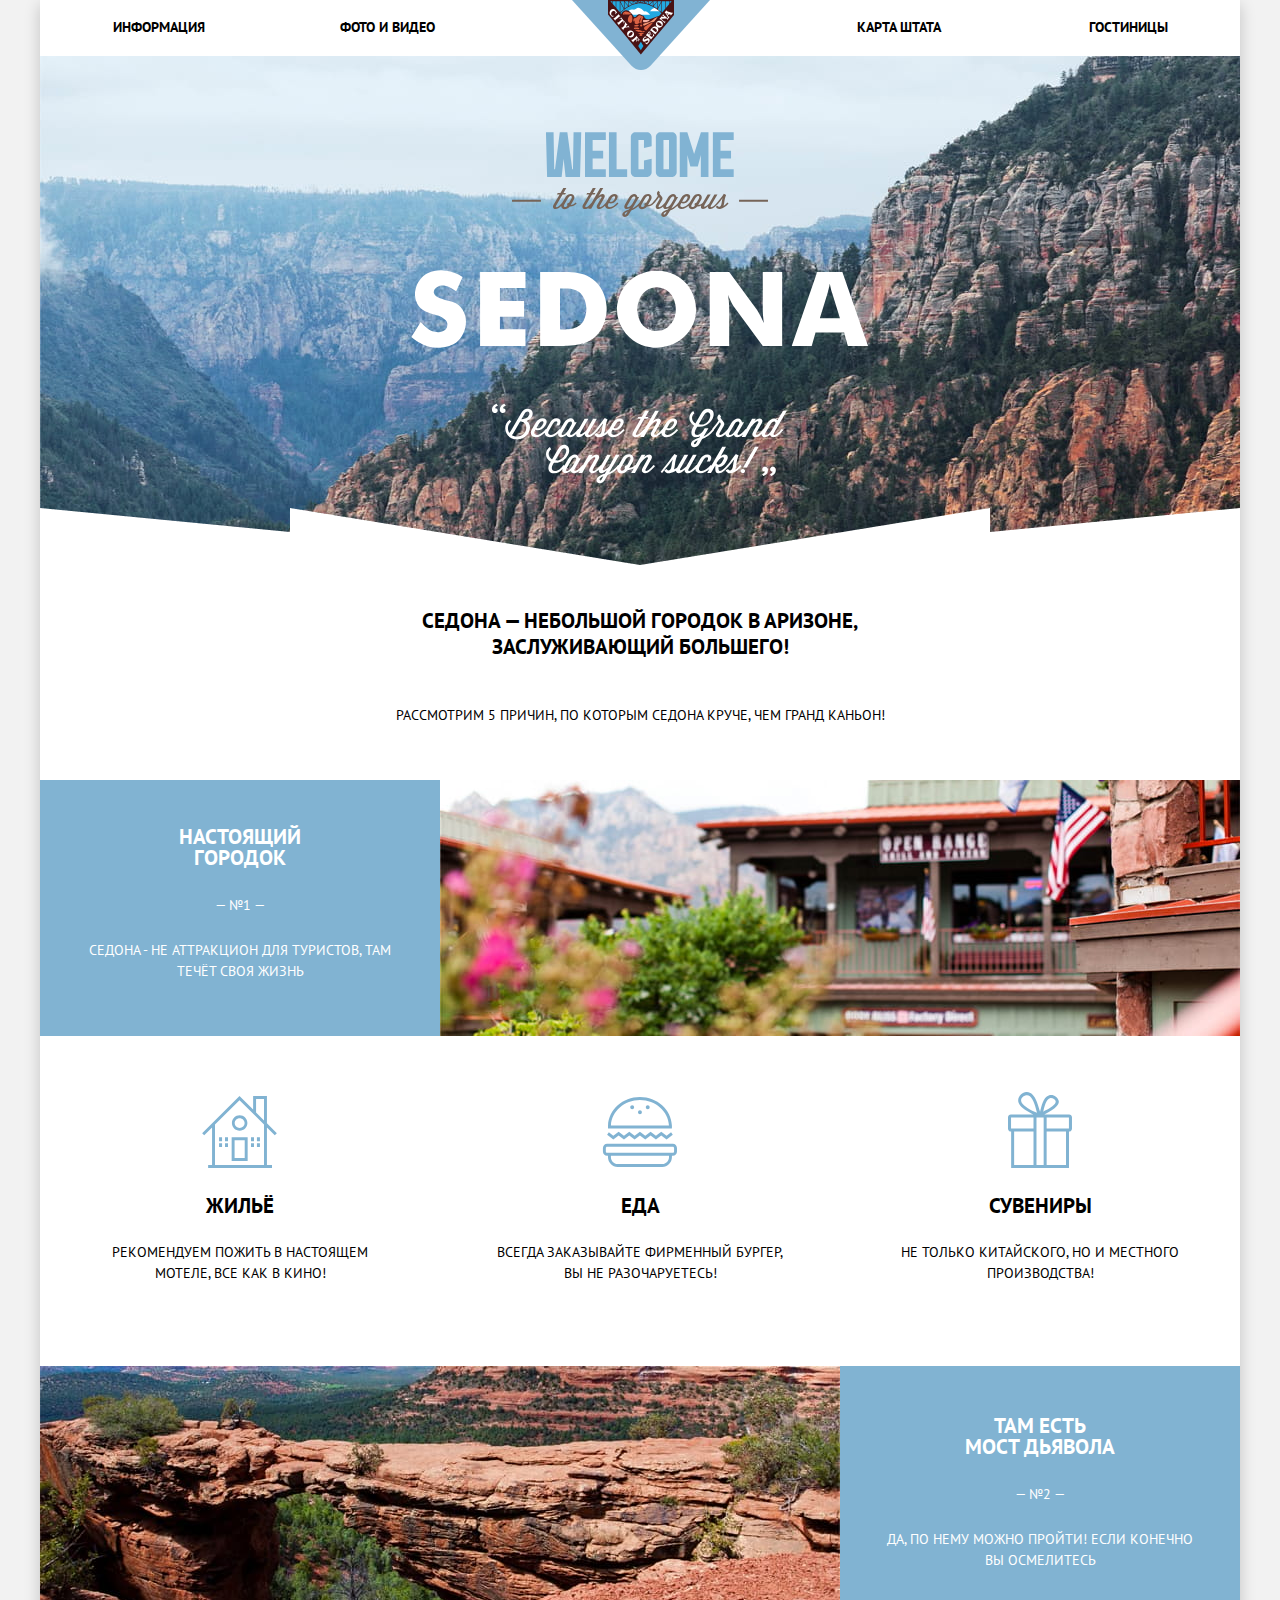
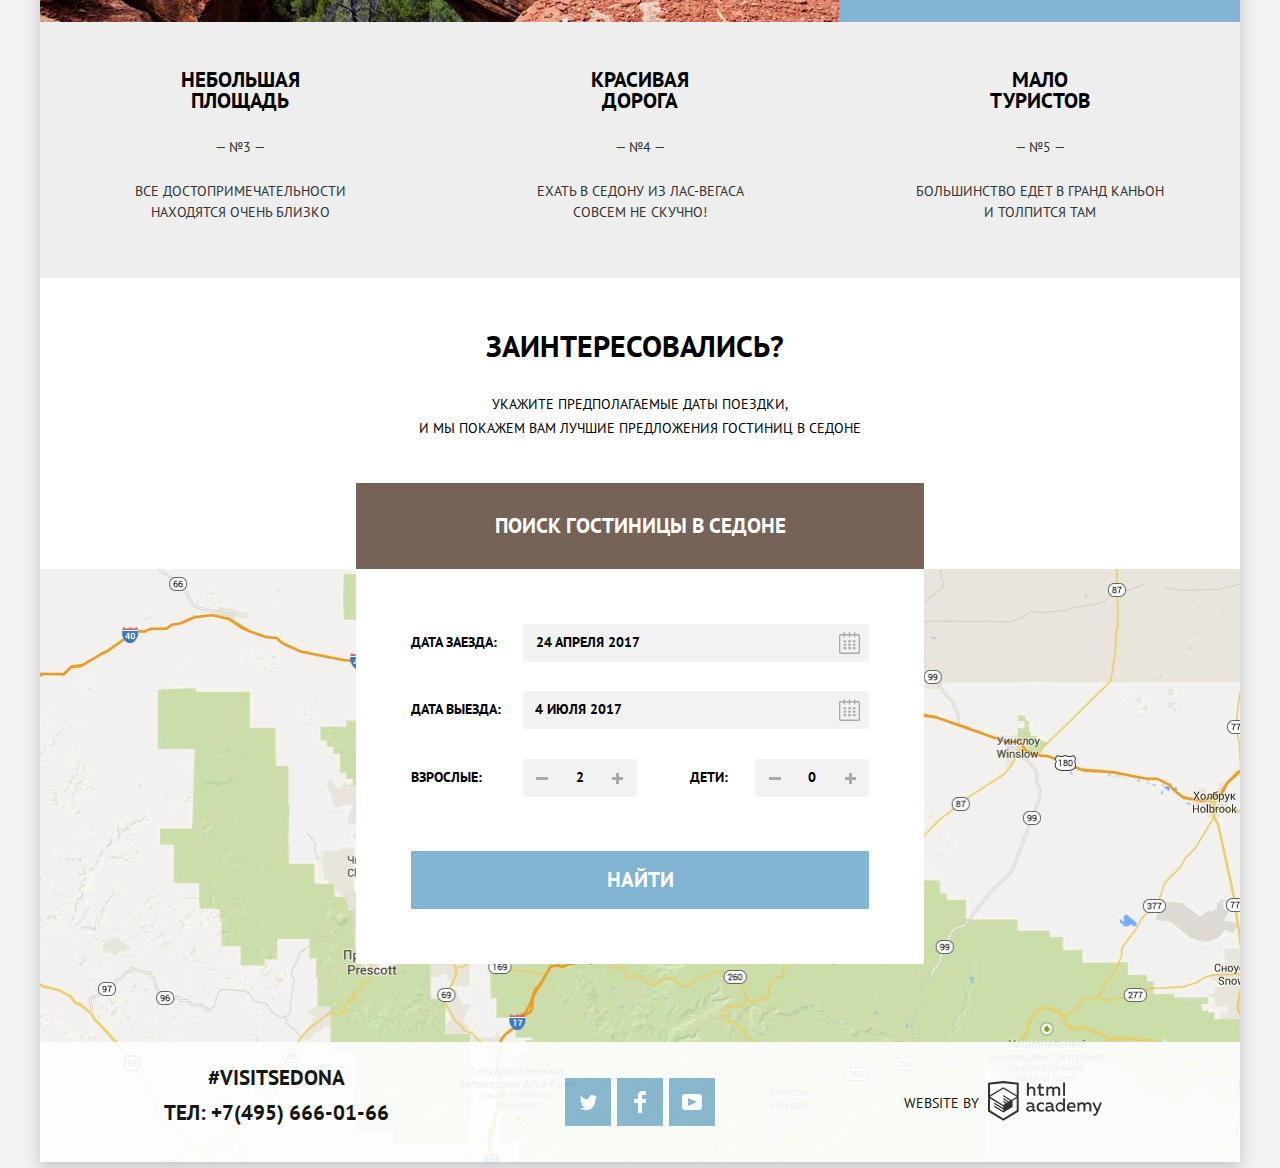
==== commit 173a9878: "script для формы" ====
--- a/index.html
+++ b/index.html
@@ -6,7 +6,6 @@
   <title>HTML Academy: Седона</title>
   <link rel="stylesheet" href="css/normalize.css">
   <link rel="stylesheet" href="css/style.min.css">
-
   <link rel="icon" href="favicon.ico">
   <link rel="icon" href="img/favicons/favicon.svg" type="image/svg+xml">
   <link rel="apple-touch-icon" href="img/favicons/favicon180x180.png">
@@ -105,18 +104,20 @@
       <section class="search">
         <h2 class="visually-hidden">Поиск гостиницы</h2>
         <span class="search-question">Заинтересовались?</span>
-        <p class="search-text">Укажите предполагаемые даты поездки, и&nbsp;мы&nbsp;покажем&nbsp;вам&nbsp;лучшие
-          предложения гостиниц в седоне
+        <p class="search-text">Укажите предполагаемые даты поездки,<br>
+          и мы покажем вам лучшие предложения гостиниц в седоне
         </p>
+
+        <a class="button search-button" href="blank.html">Поиск гостиницы в седоне</a>
         <div class="search-wrapper">
-          <a class="button search-button" href="blank.html">Поиск гостиницы в седоне</a>
           <form class="search-form" method="post" action="https://echo.htmlacademy.ru">
             <div class="search-item">
               <label>
                 <span class="search-item-label">Дата заезда:</span>
                 <input class="search-form-input" type="text" name="arrival-date" value="24 апреля 2017">
                 <a class="search-calendar" href="#" aria-label="Календарь">
-                  <svg width="21" height="23" viewBox="0 0 21 23" fill="#A9A9A9" xmlns="http://www.w3.org/2000/svg">
+                  <svg width="21" height="23" aria-hidden="true" focusable="false" viewBox="0 0 21 23" fill="#A9A9A9"
+                    xmlns="http://www.w3.org/2000/svg">
                     <path fill-rule="evenodd" clip-rule="evenodd"
                       d="M16.406 3.02498H19.251C20.217 3.02498 21 3.84698 21 4.86198V21.164C21 22.179 20.217 23 19.251 23H1.75C0.784 23 0 22.179 0 21.164V4.86198C0 3.84698 0.784 3.02498 1.75 3.02498H4.593V1.64798C4.593 1.26698 4.887 0.958984 5.25 0.958984C5.612 0.958984 5.906 1.26698 5.906 1.64798V3.02498H9.844V1.64798C9.844 1.26698 10.138 0.958984 10.501 0.958984C10.862 0.958984 11.156 1.26698 11.156 1.64798V3.02498H15.094V1.64798C15.094 1.26698 15.387 0.958984 15.75 0.958984C16.112 0.958984 16.406 1.26698 16.406 1.64798V3.02498ZM19.5646 21.484C19.6466 21.3979 19.691 21.2828 19.688 21.164H19.689V4.86198C19.689 4.60898 19.493 4.40298 19.252 4.40298H16.407V5.78098C16.407 6.16198 16.113 6.46998 15.751 6.46998C15.388 6.46998 15.095 6.16198 15.095 5.78098V4.40298H11.157V5.78098C11.157 6.16198 10.863 6.46998 10.502 6.46998C10.139 6.46998 9.845 6.16198 9.845 5.78098V4.40298H5.907V5.78098C5.907 6.16198 5.613 6.46998 5.251 6.46998C4.888 6.46998 4.594 6.16198 4.594 5.78098V4.40298H1.75C1.50263 4.40953 1.30696 4.61458 1.312 4.86198V21.164C1.30696 21.4114 1.50263 21.6164 1.75 21.623H19.251C19.3698 21.6201 19.4826 21.5701 19.5646 21.484Z" />
                     <path fill-rule="evenodd" clip-rule="evenodd"
@@ -130,7 +131,8 @@
                 <span class="search-item-label">Дата выезда:</span>
                 <input class="search-form-input" type="text" name="date-of-departure" value="4 июля 2017">
                 <a class="search-calendar" href="#" aria-label="Календарь">
-                  <svg width="21" height="23" viewBox="0 0 21 23" fill="#A9A9A9" xmlns="http://www.w3.org/2000/svg">
+                  <svg width="21" height="23" aria-hidden="true" focusable="false" viewBox="0 0 21 23" fill="#A9A9A9"
+                    xmlns="http://www.w3.org/2000/svg">
                     <path fill-rule="evenodd" clip-rule="evenodd"
                       d="M16.406 3.02498H19.251C20.217 3.02498 21 3.84698 21 4.86198V21.164C21 22.179 20.217 23 19.251 23H1.75C0.784 23 0 22.179 0 21.164V4.86198C0 3.84698 0.784 3.02498 1.75 3.02498H4.593V1.64798C4.593 1.26698 4.887 0.958984 5.25 0.958984C5.612 0.958984 5.906 1.26698 5.906 1.64798V3.02498H9.844V1.64798C9.844 1.26698 10.138 0.958984 10.501 0.958984C10.862 0.958984 11.156 1.26698 11.156 1.64798V3.02498H15.094V1.64798C15.094 1.26698 15.387 0.958984 15.75 0.958984C16.112 0.958984 16.406 1.26698 16.406 1.64798V3.02498ZM19.5646 21.484C19.6466 21.3979 19.691 21.2828 19.688 21.164H19.689V4.86198C19.689 4.60898 19.493 4.40298 19.252 4.40298H16.407V5.78098C16.407 6.16198 16.113 6.46998 15.751 6.46998C15.388 6.46998 15.095 6.16198 15.095 5.78098V4.40298H11.157V5.78098C11.157 6.16198 10.863 6.46998 10.502 6.46998C10.139 6.46998 9.845 6.16198 9.845 5.78098V4.40298H5.907V5.78098C5.907 6.16198 5.613 6.46998 5.251 6.46998C4.888 6.46998 4.594 6.16198 4.594 5.78098V4.40298H1.75C1.50263 4.40953 1.30696 4.61458 1.312 4.86198V21.164C1.30696 21.4114 1.50263 21.6164 1.75 21.623H19.251C19.3698 21.6201 19.4826 21.5701 19.5646 21.484Z" />
                     <path fill-rule="evenodd" clip-rule="evenodd"
@@ -164,6 +166,7 @@
           </form>
         </div>
 
+
         <div class="search-map">
           <h3 class="visually-hidden">Седона на карте</h3>
           <img width="1200" height="593" src="img/content/map.jpg" alt="Седона на карте">
@@ -183,7 +186,8 @@
       <ul class="footer-social-list">
         <li class="footer-social-item">
           <a class="footer-social-link" href="#" aria-label="Твиттер">
-            <svg width="17" height="16" viewBox="0 0 17 16" fill="#ffffff" xmlns="http://www.w3.org/2000/svg">
+            <svg width="17" height="16" aria-hidden="true" focusable="false" viewBox="0 0 17 16" fill="#ffffff"
+              xmlns="http://www.w3.org/2000/svg">
               <path
                 d="M10.95 1.14403C12.635 0.648028 13.934 1.41403 14.527 2.32303C15.2 2.09203 15.858 1.84203 16.538 1.61503C16.5249 2.30139 16.2117 2.94755 15.681 3.38303C16.366 3.55303 16.985 2.89203 16.985 2.89203C16.816 3.89203 15.979 4.68003 15.422 4.91603C15.191 11.666 12.247 16.133 5.34498 15.998H4.89898C4.48898 15.998 0.734977 15.538 0.000976562 14.111C2.27198 14.307 3.89398 13.689 4.69398 12.934C3.73398 12.634 2.01498 12.457 1.71498 9.98403C2.06398 10.09 2.27898 10.212 2.90498 10.103C1.70498 9.24703 0.373977 8.53003 0.447977 6.33003C0.732977 6.65803 1.51498 6.86603 1.78798 6.80203C1.08498 6.56103 -0.182023 3.44203 0.893977 1.85003C2.71198 3.70403 4.62898 5.45603 8.04598 5.62303C8.25398 3.33003 9.18298 1.79303 10.95 1.14403Z" />
             </svg>
@@ -191,14 +195,16 @@
         </li>
         <li class="footer-social-item">
           <a class="footer-social-link" href="#" aria-label="Фейсбук">
-            <svg width="12" height="22" viewBox="0 0 12 22" fill="#ffffff" xmlns="http://www.w3.org/2000/svg">
+            <svg width="12" height="22" aria-hidden="true" focusable="false" viewBox="0 0 12 22" fill="#ffffff"
+              xmlns="http://www.w3.org/2000/svg">
               <path d="M12 4V0H8C5.79086 0 4 1.79086 4 4V8H0V12H4V22H8V12H12V8H8V4H12Z" />
             </svg>
           </a>
         </li>
         <li class="footer-social-item">
           <a class="footer-social-link" href="#" aria-label="Ютуб">
-            <svg width="20" height="16" viewBox="0 0 20 16" fill="#ffffff" xmlns="http://www.w3.org/2000/svg">
+            <svg width="20" height="16" aria-hidden="true" focusable="false" viewBox="0 0 20 16" fill="#ffffff"
+              xmlns="http://www.w3.org/2000/svg">
               <path fill-rule="evenodd" clip-rule="evenodd"
                 d="M3 0H17C18.65 0 20 1.35 20 3V13C20 14.65 18.65 16 17 16H3C1.35 16 0 14.65 0 13V3C0 1.35 1.35 0 3 0ZM6.027 4.002V11.998L15.014 8L6.027 4.002Z" />
             </svg>
@@ -208,8 +214,9 @@
 
       <div class="footer-copyright">
         <span class="footer-copyright-text">Website by</span>
-        <a class="footer-copyright-link" href="https://htmlacademy.ru/intensive/htmlcss">
-          <svg width="115" height="41" viewBox="0 0 115 41" fill="#231F20" xmlns="http://www.w3.org/2000/svg">
+        <a class="footer-copyright-link" href="https://htmlacademy.ru/intensive/htmlcss" aria-label="html academy">
+          <svg width="115" height="41" aria-hidden="true" focusable="false" viewBox="0 0 115 41" fill="#231F20"
+            xmlns="http://www.w3.org/2000/svg">
             <path fill-rule="evenodd" clip-rule="evenodd"
               d="M15.5197 1.05737H15.3509L0 2.71895V31.4945L15.3509 40.8382L30.7018 31.4945V2.71895L15.5197 1.05737ZM77.0183 2.62185H75.0876V15.7311H77.0183V2.62185ZM40.8619 2.63264V7.76843C41.6131 6.9864 42.6386 6.5436 43.7105 6.53843C44.6823 6.47908 45.6329 6.84495 46.3253 7.54479C47.0177 8.24462 47.3866 9.21244 47.3399 10.2068V15.7634H45.367V10.4658C45.4231 9.94897 45.2754 9.43059 44.9566 9.02553C44.6377 8.62047 44.174 8.36218 43.6683 8.3079H43.3518C42.3456 8.36979 41.4321 8.9295 40.9041 9.80764V15.7634H38.8995V2.63264H40.8619ZM77.0183 31.4837H75.2775V30.0595C74.4828 31.1353 73.23 31.7538 71.9119 31.7211C69.4751 31.5528 67.5825 29.4822 67.5825 26.9845C67.5825 24.4867 69.4751 22.4162 71.9119 22.2479C73.1195 22.2052 74.2818 22.7203 75.0771 23.6505V18.3205H77.0183V31.4837ZM47.0656 30.0595C47.263 30.0515 47.4583 30.0152 47.6459 29.9516V31.3866C47.2482 31.5404 46.826 31.6172 46.4009 31.6132C45.6482 31.6769 44.9394 31.2429 44.639 30.5342C43.7036 31.31 42.5302 31.7227 41.3261 31.6995C39.733 31.6995 38.256 30.804 38.256 28.9482C38.256 26.65 40.3661 25.9379 42.1702 25.9379C42.9402 25.9505 43.707 26.0408 44.4596 26.2076V25.884C44.4596 24.805 43.6578 23.9742 42.1491 23.9742C41.0585 23.9764 39.9804 24.2116 38.9839 24.6647V22.8305C40.0678 22.451 41.204 22.2506 42.3495 22.2371C44.8394 22.2371 46.3693 23.4455 46.3693 26.1753V29.4121C46.3546 29.5668 46.401 29.721 46.4981 29.8406C46.5951 29.9601 46.7349 30.035 46.8862 30.0487H47.0656V30.0595ZM40.2711 28.8403C40.298 29.229 40.4761 29.5905 40.7655 29.844C41.055 30.0974 41.4317 30.2217 41.8115 30.189H41.9275C42.8819 30.1906 43.7973 29.8022 44.4702 29.11V27.5779C43.842 27.4414 43.2026 27.3655 42.5605 27.3513C41.5055 27.3513 40.2817 27.7074 40.2817 28.8403H40.2711ZM56.0229 22.9384C55.1962 22.4632 54.2596 22.2246 53.3115 22.2479H52.9422C51.7332 22.2873 50.5891 22.8166 49.7619 23.7192C48.9347 24.6218 48.4923 25.8236 48.5321 27.06V27.5024C48.6957 30.0004 50.805 31.8921 53.2482 31.7318C54.2519 31.7555 55.2477 31.5452 56.1601 31.1168V29.2718C55.3769 29.7215 54.4945 29.9591 53.5963 29.9624C52.5199 30.0288 51.4963 29.4793 50.9385 28.5356C50.3806 27.5918 50.3806 26.4095 50.9385 25.4658C51.4963 24.522 52.5199 23.9725 53.5963 24.039C54.461 24.0357 55.3066 24.2989 56.0229 24.7942V22.9384ZM66.1514 30.0595C66.3488 30.0515 66.5441 30.0152 66.7317 29.9516V31.3866C66.334 31.5404 65.9118 31.6172 65.4867 31.6132C64.734 31.6769 64.0252 31.2429 63.7248 30.5342C62.7894 31.31 61.616 31.7227 60.4119 31.6995C58.8188 31.6995 57.3417 30.804 57.3417 28.9482C57.3417 26.65 59.4518 25.9379 61.256 25.9379C62.0259 25.9505 62.7928 26.0408 63.5454 26.2076V25.884C63.5454 24.805 62.7436 23.9742 61.2349 23.9742C60.1443 23.9764 59.0662 24.2116 58.0697 24.6647V22.8305C59.1536 22.451 60.2897 22.2506 61.4353 22.2371C63.9252 22.2371 65.455 23.4455 65.455 26.1753V29.4121C65.4404 29.5668 65.4868 29.721 65.5838 29.8406C65.6809 29.9601 65.8207 30.035 65.972 30.0487H66.1514V30.0595ZM59.855 29.8481C59.5632 29.5943 59.3837 29.2311 59.3569 28.8403H59.378C59.378 27.7074 60.5385 27.3513 61.6569 27.3513C62.299 27.3655 62.9383 27.4414 63.5665 27.5779V29.11C62.8937 29.8022 61.9782 30.1906 61.0239 30.189H60.9078C60.5263 30.2247 60.1469 30.1019 59.855 29.8481ZM69.3271 26.9305C69.3271 25.2859 70.6308 23.9526 72.239 23.9526L72.2601 24.0066C73.4742 24.0066 74.5742 24.7382 75.0665 25.8732V28.0311C74.5856 29.1871 73.4673 29.9296 72.239 29.9084C70.6308 29.9084 69.3271 28.5752 69.3271 26.9305ZM83.3486 22.2479C86.8408 22.2479 88.0541 25.1395 87.4844 27.7397H80.922C81.1436 29.3582 82.6839 30.0163 84.2876 30.0163C85.2509 30.0196 86.2027 29.8021 87.0729 29.3797V31.1061C86.0736 31.5421 84.9939 31.7519 83.9078 31.7211C81.2385 31.7211 78.8963 30.189 78.8963 26.9521C78.8362 25.7502 79.2482 24.5736 80.0408 23.6841C80.8334 22.7945 81.9408 22.2658 83.1165 22.2155H83.3486V22.2479ZM80.8693 26.1753C80.9704 24.8237 82.1216 23.8104 83.4436 23.9095H83.4858C84.1064 23.8531 84.7196 24.08 85.1612 24.5295C85.6028 24.979 85.8275 25.6051 85.7752 26.24H80.8693V26.1753ZM89.489 31.4621V22.4961H91.2298V23.575C91.9777 22.7197 93.041 22.2229 94.1628 22.2047C95.2951 22.1328 96.3712 22.7163 96.9482 23.7153C97.7407 22.8335 98.8477 22.3161 100.018 22.2803C100.952 22.2327 101.859 22.6011 102.507 23.2901C103.154 23.9792 103.478 24.9213 103.394 25.8732V31.4837H101.39V25.9271C101.437 25.4734 101.306 25.0191 101.024 24.6647C100.743 24.3104 100.336 24.0852 99.8917 24.039H99.6174C98.7512 24.0941 97.9525 24.536 97.4335 25.2474V31.4837H95.4289V25.9271C95.4728 25.47 95.3357 25.0139 95.0481 24.6611C94.7606 24.3082 94.3467 24.088 93.8991 24.0497H93.6881C92.7466 24.1344 91.8915 24.6449 91.3564 25.4416V31.5161H89.5312L89.489 31.4621ZM113.977 22.4745H111.972L109.324 29.2718L106.306 22.4853H104.196L108.417 31.5484L108.237 32.0016C107.72 33.3611 107.003 34.0516 106.053 34.0516C105.75 34.0548 105.447 34.0112 105.156 33.9221V35.6161C105.536 35.7125 105.926 35.7632 106.317 35.7671C107.646 35.7671 108.902 35.0226 109.851 32.6813L113.977 22.4745ZM52.689 6.78658V3.54974L50.7266 4.01369V6.73264H49.144V8.49132H50.7899V12.9905C50.7231 13.817 51.0244 14.6301 51.61 15.2038C52.1955 15.7775 53.0028 16.0505 53.8073 15.9468C54.5996 15.9535 55.3875 15.8259 56.139 15.5692V13.8429C55.5727 14.0781 54.9672 14.199 54.356 14.199C53.2165 14.199 52.689 13.8105 52.689 12.6237V8.5129H55.8541V6.78658H52.689ZM58.3862 15.7526V6.75421H60.1376V7.83316C60.8811 6.97655 61.9403 6.476 63.0601 6.45211C64.1624 6.38099 65.2146 6.93142 65.8032 7.88711C66.5958 7.00534 67.7028 6.48794 68.8734 6.45211C69.8138 6.41462 70.7233 6.79859 71.364 7.50353C72.0046 8.20846 72.3126 9.16418 72.2073 10.1205V15.7418H70.2028V10.1853C70.2499 9.73151 70.1184 9.27721 69.8373 8.92287C69.5561 8.56853 69.1485 8.34334 68.7046 8.29711H68.4619C67.5957 8.35228 66.797 8.7942 66.278 9.50553V15.7418H64.2734V10.1853C64.3206 9.73151 64.1891 9.27721 63.9079 8.92287C63.6268 8.56853 63.2191 8.34334 62.7752 8.29711H62.5326C61.5911 8.38181 60.736 8.89229 60.2009 9.68895V15.7634H58.3862V15.7526ZM28.6972 30.3033L28.7078 30.2968L28.6972 30.3184V30.3033ZM28.6972 18.3205V30.3033L15.3509 38.4321L2.00459 30.3184V18.5147L15.2876 26.6068V28.0311L6.18257 22.5284V23.9418L15.3404 29.5632V31.0629L6.19312 25.4955V26.9521L15.3509 32.5734L24.5826 26.9197V20.8129L28.6972 18.3205ZM28.7078 16.7776L25.0362 18.9355L23.3482 20.0145L15.3087 15.0837V16.4971L22.156 20.7266L22.0083 20.8237L20.9532 21.4063L15.2876 17.9537V19.3995L19.761 22.1184L18.706 22.8413L15.3298 20.7913V22.2047L17.5454 23.5426L15.2982 24.9021L2.11009 16.864L15.3087 8.72869L28.7078 16.7776ZM15.2876 7.27211L28.7078 15.3534V4.56395L15.3615 3.12895L2.01514 4.56395V15.3534L15.2876 7.27211Z" />
           </svg>
@@ -217,6 +224,7 @@
       </div>
     </footer>
   </div>
+  <script src="js/script.min.js"></script>
 </body>
 
 </html>
--- a/css/style.min.css
+++ b/css/style.min.css
@@ -1 +1 @@
-@font-face{font-family:PT Sans;font-weight:400;font-style:normal;src:url(../fonts/PTSans.woff2) format("woff2"),url(../fonts/PTSans.woff) format("woff")}@font-face{font-family:PT Sans;font-weight:700;font-style:normal;src:url(../fonts/PTSans-Bold.woff2) format("woff2"),url(../fonts/PTSans-Bold.woff) format("woff")}:root{--basic-font-family:'PT Sans', Arial, sans-serif;--basic-color:#000000;--basic-color-opacity:rgba(0,0,0, 0.3);--basic-content-color:#ffffff;--basic-content-opacity:rgba(255,255,255, 0.3);--basic-bg-color:#F2F2F2;--block-bg-color:#EEEEEE;--image-bg-color:#888888;--element-color:#81B3D2;--element-hover-color:#669EC0;--element-active-color:#5496BD;--interactive-color:#766357;--interactive-hover-color:#604E43;--interactive-active-color:#503E33;--text-block-color:#333333;--hotel-rating-color:#666666;--footer-logo-color:#BDBBBC;--field-bg-color:#F2F2F2;--field-hover-color:#EBEBEB;--border-color:#E5E5E5;--search-control-color:#A9A9A9;--toggle-color:#ABABAB}.page{-webkit-box-sizing:border-box;box-sizing:border-box;height:100%}*,::after,::before{-webkit-box-sizing:inherit;box-sizing:inherit}.page-body{margin:0;padding:0;height:100%;font-family:var(--basic-font-family);font-size:14px;line-height:21px;color:var(--basic-color);text-transform:uppercase;background-color:var(--basic-bg-color)}a{text-decoration:none}img{max-width:100%;height:auto}.visually-hidden:not(:focus):not(:active),input[type=checkbox].visually-hidden,input[type=radio].visually-hidden{position:absolute;width:1px;height:1px;margin:-1px;padding:0;border:0;white-space:nowrap;-webkit-clip-path:inset(100%);clip-path:inset(100%);clip:rect (0 0 0 0);overflow:hidden}.container{position:relative;width:1200px;margin:0 auto;background-color:var(--basic-content-color);-webkit-box-shadow:0 5px 15px rgba(0,1,1,.2);box-shadow:0 5px 15px rgba(0,1,1,.2)}.inner-page .container{display:-ms-grid;display:grid;-ms-grid-rows:-webkit-min-content 1fr -webkit-min-content;-ms-grid-rows:min-content 1fr min-content;grid-template-rows:-webkit-min-content 1fr -webkit-min-content;grid-template-rows:min-content 1fr min-content;-ms-flex-line-pack:start;align-content:start;min-height:100%}.button{font:inherit;text-align:center;font-weight:700;color:var(--basic-content-color);text-transform:uppercase;background-color:var(--interactive-color);border:0;cursor:pointer}.button:focus,.button:hover{background-color:var(--interactive-hover-color)}.button:active{background-color:var(--interactive-active-color);color:var(--basic-content-opacity)}.button.disabled,.button:disabled{cursor:default;opacity:.3}.main-header{padding:0 72px 0 73px}.main-nav{position:relative}.main-header-logo{position:absolute;top:0;left:50%;-webkit-transform:translate(-50%);-ms-transform:translate(-50%);transform:translate(-50%);z-index:5}.site-navigation{display:-webkit-box;display:-ms-flexbox;display:flex;-ms-flex-wrap:wrap;flex-wrap:wrap;margin:0;padding:0;list-style:none}.site-navigation-item{width:227px;margin-top:14px;margin-bottom:16px}.site-navigation-item:nth-child(4n+1){text-align:left;padding-right:30px}.site-navigation-item:nth-child(4n+2){margin-right:147px;padding-right:30px;text-align:left}.site-navigation-item:nth-child(4n+3),.site-navigation-item:nth-child(4n+4){padding-left:30px;text-align:right}.site-navigation-link{line-height:26px;font-weight:700;color:var(--basic-color)}.site-navigation-link:focus,.site-navigation-link:hover{color:var(--element-color)}.site-navigation-link:active{color:var(--basic-color);opacity:.3}.site-navigation-link.active{color:var(--interactive-color);pointer-events:none}.intro{width:100%;min-height:509px;margin-bottom:43px;padding-top:76px;padding-bottom:70px;background-color:var(--image-bg-color);background-image:url(../img/bg/mask-bg.png),url(../img/bg/mountains-bg.jpg);background-position:bottom,center;background-size:contain,cover;background-repeat:no-repeat,no-repeat}.intro-logo{display:block;width:458px;height:352px;margin:0 auto}.advantages{margin-bottom:56px;text-align:center}.advantages-slogan{width:470px;margin:0 auto 42px;font-weight:700;font-size:21px;line-height:26px}.advantages-text{width:520px;margin:0 auto 52px;line-height:26px}.advantages-item{display:-ms-grid;display:grid;-ms-grid-columns:auto auto;grid-template-columns:auto auto;display:-webkit-box;display:-ms-flexbox;display:flex;-ms-flex-wrap:wrap;flex-wrap:wrap;color:var(--basic-content-color);background-color:var(--element-color)}.advantages-item-block{width:400px;padding:46px 40px 54px}.advantages-item-block.two{padding-top:49px;padding-bottom:51px}.advantages-item-image{width:800px;min-height:100%;-o-object-fit:cover;object-fit:cover}.advantages-item-title{width:150px;margin:0 auto 27px;font-weight:700;font-size:21px;line-height:21px}.advantages-item-number{display:block;margin-bottom:24px}.advantages-item-text{margin:0}.advantages-needs-list{display:-ms-grid;display:grid;-ms-grid-columns:1fr 1fr 1fr;grid-template-columns:1fr 1fr 1fr;margin:0;padding:0;list-style:none}.advantages-needs-item{position:relative;padding:159px 50px 82px}.advantages-needs-item::before{content:"";position:absolute;top:60px;left:50%;width:75px;height:72px;margin-left:-38px;background-image:url(../img/svg/housing-icon.svg);background-position:center;background-repeat:no-repeat}.advantages-needs-food::before{top:61px;height:70px;background-image:url(../img/svg/food-icon.svg)}.advantages-needs-souvenirs::before{top:55px;width:64px;height:77px;margin-left:-32px;background-image:url(../img/svg/souvenirs-icon.svg)}.advantages-needs-title{margin:0 0 26px;font-weight:700;font-size:21px}.advantages-needs-text{margin:0}.advantages-comfort-list{display:-ms-grid;display:grid;-ms-grid-columns:1fr 1fr 1fr;grid-template-columns:1fr 1fr 1fr;margin:0;padding:0;list-style:none;background-color:var(--block-bg-color)}.advantages-comfort-item{padding:47px 71px 55px}.advantages-comfort-title{width:150px;margin:0 auto 26px;font-weight:700;font-size:21px}.advantages-comfort-number{display:block;margin-bottom:23px;color:var(--text-block-color)}.advantages-comfort-text{margin:0;color:var(--text-block-color)}.search-question,.search-text{line-height:24px;text-align:center}.search-question{display:block;width:800px;margin:0 auto 34px;padding-right:10px;font-weight:700;font-size:30px}.search-text{width:450px;margin:0 auto 43px}.search-wrapper{position:relative;width:568px;margin:0 auto}.search-button,.search-form{width:568px;font-weight:700;line-height:26px}.search-button{display:block;padding:30px;font-size:21px}.search-form{position:absolute;padding:55px;background-color:var(--basic-content-color);-webkit-box-shadow:0 7px 15px rgba(0,1,1,.15);box-shadow:0 7px 15px rgba(0,1,1,.15);z-index:10}.search-item{position:relative;margin-bottom:29px}.search-item-departure{margin-bottom:30px}.search-item label,.search-people-item label{display:-ms-grid;display:grid;-ms-grid-columns:-webkit-min-content 1fr;-ms-grid-columns:min-content 1fr;grid-template-columns:-webkit-min-content 1fr;grid-template-columns:min-content 1fr;-webkit-box-align:center;-ms-flex-align:center;align-items:center}.search-item-label{min-width:112px;padding-bottom:2px;padding-right:10px}.search-form-input{width:100%;padding:3px 60px 5px 11px;font:inherit;text-transform:uppercase;background-color:var(--basic-bg-color);border:2px solid var(--basic-bg-color)}.search-item-departure .search-form-input{padding-left:10px}.search-form-input:hover{background-color:var(--field-hover-color);border-color:var(--field-hover-color)}.search-form-input:focus{background-color:transparent;border-color:var(--border-color);outline:0}.search-calendar{position:absolute;top:50%;right:9px;margin-top:-12px;width:21px;height:23px}.search-calendar:focus svg,.search-calendar:hover svg{fill:var(--basic-color)}.search-calendar:active svg{fill:var(--element-color)}.search-form-people{display:-ms-grid;display:grid;-ms-grid-columns:1fr 1fr;grid-template-columns:1fr 1fr;-webkit-box-align:center;-ms-flex-align:center;align-items:center;margin-bottom:54px}.search-people-item{position:relative}.search-people-input{width:38px;padding:3px 4px 5px;margin-left:38px;margin-right:38px;text-align:center}.search-children-label{padding-right:24px;text-align:end}.search-people-children{-ms-grid-column-align:end;justify-self:end}.search-control{position:absolute;top:50%;right:79px;width:38px;height:38px;padding:0;margin-top:-19px;font:inherit;border:0;background-color:var(--basic-bg-color);cursor:pointer}.search-control-plus{right:3px}.control-children-minus{right:76px}.control-children-plus{right:0}.search-control-plus::after,.search-control::before{content:"";position:absolute;top:50%;left:50%;margin-top:-1px;margin-left:-6px;width:12px;height:3px;background-color:var(--search-control-color)}.search-control-plus::after{margin-top:-5px;margin-left:-2px;width:3px;height:11px}.search-control-plus::before{width:11px;margin-left:-6px}.control-children-minus::before,.control-children-plus::before{margin-left:-5px}.control-children-plus::after{margin-left:-1px}.search-control:focus:after,.search-control:focus:before,.search-control:hover:after,.search-control:hover:before{background-color:var(--basic-color)}.search-control:active:after,.search-control:active:before,.search-form-button{background-color:var(--element-color)}.search-form-button{width:100%;padding:16px 20px;font-size:21px;line-height:26px}.search-form-button:focus,.search-form-button:hover{background-color:var(--element-hover-color)}.search-form-button:active{color:var(--basic-content-opacity);background-color:var(--element-active-color)}.search-map{position:relative;width:1200px;height:593px}.search-map iframe{position:absolute;top:0;left:0;border:0;z-index:1}.main-footer{position:absolute;bottom:0;display:-webkit-box;display:-ms-flexbox;display:flex;-webkit-box-pack:justify;-ms-flex-pack:justify;justify-content:space-between;-ms-flex-wrap:wrap;flex-wrap:wrap;-webkit-box-align:center;-ms-flex-align:center;align-items:center;width:100%;padding:23px 73px 36px;text-align:center;background-color:var(--basic-content-color);opacity:.9;z-index:10}.inner-page .main-footer{position:static}.footer-contacts{width:327px;font-weight:700;font-size:21px;line-height:26px}.footer-contacts-hashtag{display:block;margin-bottom:9px}.footer-contacts-link,.hotel-item-title a{font:inherit;color:var(--basic-color)}.footer-social-list{display:-webkit-box;display:-ms-flexbox;display:flex;-ms-flex-wrap:wrap;flex-wrap:wrap;max-width:254px;margin:0;padding:0;list-style:none}.footer-social-item{margin-right:6px;margin-top:13px}.footer-social-item:last-child,.footer-social-item:nth-child(5n){margin-right:0}.footer-social-link{display:-webkit-box;display:-ms-flexbox;display:flex;-webkit-box-pack:center;-ms-flex-pack:center;justify-content:center;-webkit-box-align:center;-ms-flex-align:center;align-items:center;width:46px;height:48px;font:inherit;color:inherit;background-color:var(--element-color)}.footer-social-link:focus,.footer-social-link:hover{background-color:var(--element-hover-color)}.footer-social-link:active{background-color:var(--element-active-color)}.footer-social-link:active svg{fill:var(--basic-content-opacity)}.footer-copyright{display:-webkit-box;display:-ms-flexbox;display:flex;-webkit-box-pack:center;-ms-flex-pack:center;justify-content:center;-webkit-box-align:center;-ms-flex-align:center;align-items:center;-ms-flex-wrap:wrap;flex-wrap:wrap;width:327px;padding-top:10px;line-height:26px}.footer-copyright-text{margin-top:4px;margin-right:9px}.footer-copyright-link{line-height:0}.footer-copyright-link:focus svg,.footer-copyright-link:hover svg{fill:var(--element-color)}.footer-copyright-link:active svg{fill:var(--footer-logo-color)}.filter{width:100%;padding:25px 73px 32px;color:var(--basic-content-color);background-color:var(--image-bg-color);background-image:url(../img/bg/blurry-bg.jpg);background-position:center;background-size:cover;background-repeat:no-repeat}.filter-hotels{display:-ms-grid;display:grid;-ms-grid-columns:-webkit-min-content -webkit-min-content 1fr;-ms-grid-columns:min-content min-content 1fr;grid-template-columns:-webkit-min-content -webkit-min-content 1fr;grid-template-columns:min-content min-content 1fr}.filter-hotels-group{margin:0;padding:0;border:0}.filter-hotels legend{font-weight:700;font-size:16px;line-height:21px}.filter-infrastructure,.filter-type-housing{min-width:253px;padding-right:30px}.filter-infrastructure legend,.filter-type-housing legend{margin-bottom:26px}.filter-list{margin:0;padding:0;list-style:none}.filter-item{margin-bottom:25px}.filter-item:last-child{margin-bottom:0}.filter-item label{position:relative;display:block;padding-left:39px;cursor:pointer;-webkit-user-select:none;-moz-user-select:none;-ms-user-select:none;user-select:none}.filter-item-housing label{padding-left:43px}.filter-item label::before{content:"";position:absolute;top:0;left:-1px;width:23px;height:23px;background-image:url(../img/svg/checkbox-off.svg);background-position:center;background-repeat:no-repeat}.filter-input:checked+label::before{width:27px;background-image:url(../img/svg/checkbox-on.svg)}.filter-item-housing label::before{left:1px}.filter-input:disabled+label::before{opacity:.3}.filter-input-apartments+label::before,.filter-input-wifi+label::before{top:-1px}.filter-controls{width:317px;-ms-grid-column-align:end;justify-self:end}.filter-controls legend{margin-bottom:12px}.filter-controls-price{position:relative;display:-webkit-box;display:-ms-flexbox;display:flex;-ms-flex-line-pack:center;align-content:center;margin-bottom:20px;padding:5px 4px 6px;border:2px solid var(--basic-content-color);border-radius:2px}.filter-controls-price::before{content:"";position:absolute;top:5px;left:50%;margin-left:1px;width:2px;height:22px;background-color:var(--basic-content-color)}.filter-label-min{width:100%;padding-left:62px}.filter-label-max{width:100%;padding-left:52px}.filter-controls-input{width:65px;padding:0;text-transform:uppercase;color:var(--basic-content-color);background-color:transparent;border:0;font-size:14px;line-height:21px}.filter-renge{padding-left:1px;margin-bottom:33px}.filter-renge .scale{height:2px;background-color:var(--basic-content-opacity)}.filter-renge .bar{position:relative;width:80%;height:2px;background-color:var(--basic-content-color)}.filter-renge .toggle{position:absolute;top:-9px;left:0;width:3px;height:3px;background-color:var(--toggle-color);border:8px solid var(--basic-content-color);border-radius:50%;-webkit-box-shadow:0 2px 0 0 var(--toggle-color);box-shadow:0 2px 0 0 var(--toggle-color);-webkit-box-sizing:content-box;box-sizing:content-box;cursor:pointer}.filter-renge .toggle-max{left:100%}.filter-renge .toggle:active,.filter-renge .toggle:focus,.filter-renge .toggle:hover{top:-10px;width:4px;height:4px;border:9px solid var(--basic-content-color)}.filter-button{margin-left:85px;padding:5px 34px 6px;font:inherit;text-transform:uppercase;color:var(--basic-content-color);background-color:transparent;border:2px solid var(--basic-content-color);border-radius:2px;cursor:pointer}.filter-button:active,.filter-button:focus,.filter-button:hover{color:var(--basic-color);background-color:var(--basic-content-color)}.hotels-sort{display:-ms-grid;display:grid;-ms-grid-columns:-webkit-max-content -webkit-min-content 1fr 34px;-ms-grid-columns:max-content min-content 1fr 34px;grid-template-columns:-webkit-max-content -webkit-min-content 1fr 34px;grid-template-columns:max-content min-content 1fr 34px;-webkit-box-align:center;-ms-flex-align:center;align-items:center;padding:29px 73px 31px;font-size:12px;line-height:18px;border-bottom:1px solid var(--border-color)}.hotels-sort-found{min-width:163px;max-width:300px;margin:0;padding-right:20px;font-weight:700;font-size:21px;line-height:26px}.hotels-sort-found span{display:inline-block;margin-left:5px}.hotels-sort-title{display:block;margin-right:40px;padding-bottom:4px}.hotels-sort-list{padding-bottom:4px}.hotels-sort-link{margin-right:30px;color:var(--basic-color-opacity);border-bottom:1px dashed var(--element-color)}.hotels-sort-link.active{color:var(--element-color);border-bottom-color:transparent;pointer-events:none}.hotel-item-title a:focus,.hotel-item-title a:hover,.hotels-sort-link:focus,.hotels-sort-link:hover{color:var(--element-color)}.hotels-sort-link:active{color:var(--basic-color);border-color:transparent}.hotels-sort-controls{display:-webkit-box;display:-ms-flexbox;display:flex;-webkit-box-pack:justify;-ms-flex-pack:justify;justify-content:space-between;-ms-flex-wrap:wrap;flex-wrap:wrap;padding-top:7px}.hotels-control.active{pointer-events:none}.hotels-control.active svg{fill:var(--element-color)}.hotels-control:focus svg,.hotels-control:hover svg{fill:var(--basic-color)}.hotels-control:active svg{fill:var(--element-color)}.hotels-list{margin:0;padding:0;list-style:none}.hotel-item{display:-ms-grid;display:grid;-ms-grid-columns:auto 1fr -webkit-min-content;-ms-grid-columns:auto 1fr min-content;grid-template-columns:auto 1fr -webkit-min-content;grid-template-columns:auto 1fr min-content;padding:24px 73px 30px;border-bottom:1px solid var(--border-color)}.hotel-item-image{width:135px;height:90px;margin-top:6px;margin-right:29px}.hotel-item-wrapper{margin-right:60px}.hotel-item-title{margin:0 0 7px;font-weight:700;font-size:21px;line-height:26px}.hotel-item-title a:active{color:var(--basic-color-opacity)}.hotel-desert-quail .hotel-item-title{margin-left:1px}.hotel-item-villas .hotel-item-title{margin-top:1px;margin-bottom:6px}.hotel-item-booking,.hotel-item-info{display:-webkit-box;display:-ms-flexbox;display:flex;-ms-flex-wrap:wrap;flex-wrap:wrap}.hotel-item-info{margin-bottom:15px}.hotel-item-info span{min-width:100px;margin-right:16px}.hotel-item-booking{color:var(--text-block-color)}.hotel-detail-link{margin-right:6px;padding:3px 17px;background-color:var(--element-color)}.hotel-detail-link:focus,.hotel-detail-link:hover{background-color:var(--element-hover-color)}.hotel-detail-link:active{color:var(--basic-content-opacity);background-color:var(--element-active-color)}.hotel-order-link{margin-right:6px;padding:3px 18px 3px 16px}.hotel-rating-block{display:-webkit-box;display:-ms-flexbox;display:flex;-webkit-box-orient:vertical;-webkit-box-direction:normal;-ms-flex-direction:column;flex-direction:column;-webkit-box-pack:justify;-ms-flex-pack:justify;justify-content:space-between;-webkit-box-align:end;-ms-flex-align:end;align-items:flex-end;width:200px}.hotel-rating{padding:3px 12px 3px 15px;color:var(--hotel-rating-color);background-color:var(--basic-bg-color)}.hotel-rating-star{position:relative;width:113px;height:17px;margin-top:5px}.hotel-desert-quail .hotel-rating-star{margin-top:4px}.hotel-rating-star::before{content:"";position:absolute;top:0;right:-1px;width:113px;height:17px;background-image:url(../img/svg/star-icon.svg);background-position:top right;background-repeat:no-repeat}.hotel-one-star::before{width:20%}.hotel-two-star::before{width:40%}.hotel-three-star::before{width:60%}.hotel-four-star::before{width:80%}
+@font-face{font-family:PT Sans;font-weight:400;font-style:normal;src:url(../fonts/PTSans.woff2) format("woff2"),url(../fonts/PTSans.woff) format("woff")}@font-face{font-family:PT Sans;font-weight:700;font-style:normal;src:url(../fonts/PTSans-Bold.woff2) format("woff2"),url(../fonts/PTSans-Bold.woff) format("woff")}:root{--basic-font-family:'PT Sans', Arial, sans-serif;--basic-color:#000000;--basic-color-opacity:rgba(0,0,0, 0.3);--basic-content-color:#ffffff;--basic-content-opacity:rgba(255,255,255, 0.3);--basic-bg-color:#F2F2F2;--block-bg-color:#EEEEEE;--image-bg-color:#888888;--element-color:#81B3D2;--element-hover-color:#669EC0;--element-active-color:#5496BD;--interactive-color:#766357;--interactive-hover-color:#604E43;--interactive-active-color:#503E33;--text-block-color:#333333;--hotel-rating-color:#666666;--footer-logo-color:#BDBBBC;--field-bg-color:#F2F2F2;--field-hover-color:#EBEBEB;--border-color:#E5E5E5;--search-control-color:#A9A9A9;--toggle-color:#ABABAB}.page{-webkit-box-sizing:border-box;box-sizing:border-box;height:100%}*,::after,::before{-webkit-box-sizing:inherit;box-sizing:inherit}.page-body{margin:0;padding:0;height:100%;font-family:var(--basic-font-family);font-size:14px;line-height:21px;color:var(--basic-color);text-transform:uppercase;background-color:var(--basic-bg-color)}a{text-decoration:none}img{max-width:100%;height:auto}.visually-hidden:not(:focus):not(:active),input[type=checkbox].visually-hidden,input[type=radio].visually-hidden{position:absolute;width:1px;height:1px;margin:-1px;padding:0;border:0;white-space:nowrap;-webkit-clip-path:inset(100%);clip-path:inset(100%);clip:rect (0 0 0 0);overflow:hidden}.container{position:relative;width:1200px;margin:0 auto;background-color:var(--basic-content-color);-webkit-box-shadow:0 5px 15px rgba(0,1,1,.2);box-shadow:0 5px 15px rgba(0,1,1,.2)}.inner-page .container{display:-ms-grid;display:grid;-ms-grid-rows:-webkit-min-content 1fr -webkit-min-content;-ms-grid-rows:min-content 1fr min-content;grid-template-rows:-webkit-min-content 1fr -webkit-min-content;grid-template-rows:min-content 1fr min-content;-ms-flex-line-pack:start;align-content:start;min-height:100%}.button{font:inherit;text-align:center;font-weight:700;color:var(--basic-content-color);text-transform:uppercase;background-color:var(--interactive-color);border:0;cursor:pointer}.button:focus,.button:hover{background-color:var(--interactive-hover-color)}.button:active{background-color:var(--interactive-active-color);color:var(--basic-content-opacity)}.button.disabled,.button:disabled{cursor:default;opacity:.3}.main-header{padding:0 72px 0 73px}.main-nav{position:relative}.main-header-logo{position:absolute;top:0;left:50%;-webkit-transform:translate(-50%);-ms-transform:translate(-50%);transform:translate(-50%);z-index:5}.site-navigation{display:-webkit-box;display:-ms-flexbox;display:flex;-ms-flex-wrap:wrap;flex-wrap:wrap;margin:0;padding:0;list-style:none}.site-navigation-item{width:227px;margin-top:14px;margin-bottom:16px}.site-navigation-item:nth-child(4n+1){text-align:left;padding-right:30px}.site-navigation-item:nth-child(4n+2){margin-right:147px;padding-right:30px;text-align:left}.site-navigation-item:nth-child(4n+3),.site-navigation-item:nth-child(4n+4){padding-left:30px;text-align:right}.site-navigation-link{line-height:26px;font-weight:700;color:var(--basic-color)}.site-navigation-link:focus,.site-navigation-link:hover{color:var(--element-color)}.site-navigation-link:active{color:var(--basic-color);opacity:.3}.site-navigation-link.active{color:var(--interactive-color);pointer-events:none}.intro{width:100%;min-height:509px;margin-bottom:43px;padding-top:76px;padding-bottom:70px;background-color:var(--image-bg-color);background-image:url(../img/bg/mask-bg.png),url(../img/bg/mountains-bg.jpg);background-position:bottom,center;background-size:contain,cover;background-repeat:no-repeat,no-repeat}.intro-logo{display:block;width:458px;height:352px;margin:0 auto}.advantages{margin-bottom:56px;text-align:center}.advantages-slogan{width:470px;margin:0 auto 42px;font-weight:700;font-size:21px;line-height:26px}.advantages-text{width:520px;margin:0 auto 52px;line-height:26px}.advantages-item{display:-ms-grid;display:grid;-ms-grid-columns:auto auto;grid-template-columns:auto auto;display:-webkit-box;display:-ms-flexbox;display:flex;-ms-flex-wrap:wrap;flex-wrap:wrap;color:var(--basic-content-color);background-color:var(--element-color)}.advantages-item-block{width:400px;padding:46px 40px 54px}.advantages-item-block.two{padding-top:49px;padding-bottom:51px}.advantages-item-image{width:800px;min-height:100%;-o-object-fit:cover;object-fit:cover}.advantages-item-title{width:150px;margin:0 auto 27px;font-weight:700;font-size:21px;line-height:21px}.advantages-item-number{display:block;margin-bottom:24px}.advantages-item-text{margin:0}.advantages-needs-list{display:-ms-grid;display:grid;-ms-grid-columns:1fr 1fr 1fr;grid-template-columns:1fr 1fr 1fr;margin:0;padding:0;list-style:none}.advantages-needs-item{position:relative;padding:159px 50px 82px}.advantages-needs-item::before{content:"";position:absolute;top:60px;left:50%;width:75px;height:72px;margin-left:-38px;background-image:url(../img/svg/housing-icon.svg);background-position:center;background-repeat:no-repeat}.advantages-needs-food::before{top:61px;height:70px;background-image:url(../img/svg/food-icon.svg)}.advantages-needs-souvenirs::before{top:55px;width:64px;height:77px;margin-left:-32px;background-image:url(../img/svg/souvenirs-icon.svg)}.advantages-needs-title{margin:0 0 26px;font-weight:700;font-size:21px}.advantages-needs-text{margin:0}.advantages-comfort-list{display:-ms-grid;display:grid;-ms-grid-columns:1fr 1fr 1fr;grid-template-columns:1fr 1fr 1fr;margin:0;padding:0;list-style:none;background-color:var(--block-bg-color)}.advantages-comfort-item{padding:47px 71px 55px}.advantages-comfort-title{width:150px;margin:0 auto 26px;font-weight:700;font-size:21px}.advantages-comfort-number{display:block;margin-bottom:23px;color:var(--text-block-color)}.advantages-comfort-text{margin:0;color:var(--text-block-color)}.search-question,.search-text{line-height:24px;text-align:center}.search-question{display:block;width:800px;margin:0 auto 34px;padding-right:10px;font-weight:700;font-size:30px}.search-text{width:450px;margin:0 auto 43px}.search-button{display:block;width:568px;margin:0 auto;padding:30px;font-weight:700;font-size:21px;line-height:26px;z-index:11}.search-wrapper{position:absolute;left:50%;width:568px;-webkit-transform:translate(-50%);-ms-transform:translate(-50%);transform:translate(-50%);overflow:hidden;z-index:10}.search-form{position:relative;width:568px;padding:55px;font-weight:700;line-height:26px;background-color:var(--basic-content-color);-webkit-box-shadow:0 7px 15px rgba(0,1,1,.15);box-shadow:0 7px 15px rgba(0,1,1,.15);z-index:10}.search-form.off-form,.search-form.on-form{-webkit-transform:translateY(-120%);-ms-transform:translateY(-120%);transform:translateY(-120%);-webkit-transition:1.3s;-o-transition:1.3s;transition:1.3s}.search-form.on-form{-webkit-transform:translateY(0);-ms-transform:translateY(0);transform:translateY(0)}.search-item{position:relative;margin-bottom:29px}.search-item-departure{margin-bottom:30px}.search-item label,.search-people-item label{display:-ms-grid;display:grid;-ms-grid-columns:-webkit-min-content 1fr;-ms-grid-columns:min-content 1fr;grid-template-columns:-webkit-min-content 1fr;grid-template-columns:min-content 1fr;-webkit-box-align:center;-ms-flex-align:center;align-items:center}.search-item-label{min-width:112px;padding-bottom:2px;padding-right:10px}.search-form-input{width:100%;padding:3px 60px 5px 11px;font:inherit;text-transform:uppercase;background-color:var(--basic-bg-color);border:2px solid var(--basic-bg-color)}.search-item-departure .search-form-input{padding-left:10px}.search-form-input:hover{background-color:var(--field-hover-color);border-color:var(--field-hover-color)}.search-form-input:focus{background-color:transparent;border-color:var(--border-color);outline:0}.search-calendar{position:absolute;top:50%;right:9px;margin-top:-12px;width:21px;height:23px}.search-calendar:focus svg,.search-calendar:hover svg{fill:var(--basic-color)}.search-calendar:active svg{fill:var(--element-color)}.search-form-people{display:-ms-grid;display:grid;-ms-grid-columns:1fr 1fr;grid-template-columns:1fr 1fr;-webkit-box-align:center;-ms-flex-align:center;align-items:center;margin-bottom:54px}.search-people-item{position:relative}.search-people-input{width:38px;padding:3px 4px 5px;margin-left:38px;margin-right:38px;text-align:center}.search-children-label{padding-right:24px;text-align:end}.search-people-children{-ms-grid-column-align:end;justify-self:end}.search-control{position:absolute;top:50%;right:79px;width:38px;height:38px;padding:0;margin-top:-19px;font:inherit;border:0;background-color:var(--basic-bg-color);cursor:pointer}.search-control-plus{right:3px}.control-children-minus{right:76px}.control-children-plus{right:0}.search-control-plus::after,.search-control::before{content:"";position:absolute;top:50%;left:50%;margin-top:-1px;margin-left:-6px;width:12px;height:3px;background-color:var(--search-control-color)}.search-control-plus::after{margin-top:-5px;margin-left:-2px;width:3px;height:11px}.search-control-plus::before{width:11px;margin-left:-6px}.control-children-minus::before,.control-children-plus::before{margin-left:-5px}.control-children-plus::after{margin-left:-1px}.search-control:focus:after,.search-control:focus:before,.search-control:hover:after,.search-control:hover:before{background-color:var(--basic-color)}.search-control:active:after,.search-control:active:before,.search-form-button{background-color:var(--element-color)}.search-form-button{width:100%;padding:16px 20px;font-size:21px;line-height:26px}.search-form-button:focus,.search-form-button:hover{background-color:var(--element-hover-color)}.search-form-button:active{color:var(--basic-content-opacity);background-color:var(--element-active-color)}.search-map{position:relative;width:1200px;height:593px}.search-map iframe{position:absolute;top:0;left:0;border:0;z-index:1}.main-footer{position:absolute;bottom:0;display:-webkit-box;display:-ms-flexbox;display:flex;-webkit-box-pack:justify;-ms-flex-pack:justify;justify-content:space-between;-ms-flex-wrap:wrap;flex-wrap:wrap;-webkit-box-align:center;-ms-flex-align:center;align-items:center;width:100%;padding:23px 73px 36px;text-align:center;background-color:var(--basic-content-color);opacity:.9;z-index:10}.inner-page .main-footer{position:static}.footer-contacts{width:327px;font-weight:700;font-size:21px;line-height:26px}.footer-contacts-hashtag{display:block;margin-bottom:9px}.footer-contacts-link,.hotel-item-title a{font:inherit;color:var(--basic-color)}.footer-social-list{display:-webkit-box;display:-ms-flexbox;display:flex;-ms-flex-wrap:wrap;flex-wrap:wrap;max-width:254px;margin:0;padding:0;list-style:none}.footer-social-item{margin-right:6px;margin-top:13px}.footer-social-item:last-child,.footer-social-item:nth-child(5n){margin-right:0}.footer-social-link{display:-webkit-box;display:-ms-flexbox;display:flex;-webkit-box-pack:center;-ms-flex-pack:center;justify-content:center;-webkit-box-align:center;-ms-flex-align:center;align-items:center;width:46px;height:48px;font:inherit;color:inherit;background-color:var(--element-color)}.footer-social-link:focus,.footer-social-link:hover{background-color:var(--element-hover-color)}.footer-social-link:active{background-color:var(--element-active-color)}.footer-social-link:active svg{fill:var(--basic-content-opacity)}.footer-copyright{display:-webkit-box;display:-ms-flexbox;display:flex;-webkit-box-pack:center;-ms-flex-pack:center;justify-content:center;-webkit-box-align:center;-ms-flex-align:center;align-items:center;-ms-flex-wrap:wrap;flex-wrap:wrap;width:327px;padding-top:10px;line-height:26px}.footer-copyright-text{margin-top:4px;margin-right:9px}.footer-copyright-link{line-height:0}.footer-copyright-link:focus svg,.footer-copyright-link:hover svg{fill:var(--element-color)}.footer-copyright-link:active svg{fill:var(--footer-logo-color)}.filter{width:100%;padding:25px 73px 32px;color:var(--basic-content-color);background-color:var(--image-bg-color);background-image:url(../img/bg/blurry-bg.jpg);background-position:center;background-size:cover;background-repeat:no-repeat}.filter-hotels{display:-ms-grid;display:grid;-ms-grid-columns:-webkit-min-content -webkit-min-content 1fr;-ms-grid-columns:min-content min-content 1fr;grid-template-columns:-webkit-min-content -webkit-min-content 1fr;grid-template-columns:min-content min-content 1fr}.filter-hotels-group{margin:0;padding:0;border:0}.filter-hotels legend{font-weight:700;font-size:16px;line-height:21px}.filter-infrastructure,.filter-type-housing{min-width:253px;padding-right:30px}.filter-infrastructure legend,.filter-type-housing legend{margin-bottom:26px}.filter-list{margin:0;padding:0;list-style:none}.filter-item{margin-bottom:25px}.filter-item:last-child{margin-bottom:0}.filter-item label{position:relative;display:block;padding-left:39px;cursor:pointer;-webkit-user-select:none;-moz-user-select:none;-ms-user-select:none;user-select:none}.filter-item-housing label{padding-left:43px}.filter-item label::before{content:"";position:absolute;top:0;left:-1px;width:23px;height:23px;background-image:url(../img/svg/checkbox-off.svg);background-position:center;background-repeat:no-repeat}.filter-input:focus+label::before{outline:thin dotted;outline:5px auto -webkit-focus-ring-color}.filter-input:checked+label::before{width:27px;background-image:url(../img/svg/checkbox-on.svg)}.filter-item-housing label::before{left:1px}.filter-input:disabled+label::before{opacity:.3}.filter-input-apartments+label::before,.filter-input-wifi+label::before{top:-1px}.filter-controls{width:317px;-ms-grid-column-align:end;justify-self:end}.filter-controls legend{margin-bottom:12px}.filter-controls-price{position:relative;display:-webkit-box;display:-ms-flexbox;display:flex;-ms-flex-line-pack:center;align-content:center;margin-bottom:20px;padding:5px 4px 6px;border:2px solid var(--basic-content-color);border-radius:2px}.filter-controls-price::before{content:"";position:absolute;top:5px;left:50%;margin-left:1px;width:2px;height:22px;background-color:var(--basic-content-color)}.filter-label-min{width:100%;padding-left:62px}.filter-label-max{width:100%;padding-left:52px}.filter-controls-input{width:65px;padding:0;text-transform:uppercase;color:var(--basic-content-color);background-color:transparent;border:0;font-size:14px;line-height:21px}.filter-renge{padding-left:1px;margin-bottom:33px}.filter-renge .scale{height:2px;background-color:var(--basic-content-opacity)}.filter-renge .bar{position:relative;width:80%;height:2px;background-color:var(--basic-content-color)}.filter-renge .toggle{position:absolute;top:-9px;left:0;width:3px;height:3px;background-color:var(--toggle-color);border:8px solid var(--basic-content-color);border-radius:50%;-webkit-box-shadow:0 2px 0 0 var(--toggle-color);box-shadow:0 2px 0 0 var(--toggle-color);-webkit-box-sizing:content-box;box-sizing:content-box;cursor:pointer}.filter-renge .toggle-max{left:100%}.filter-renge .toggle:active,.filter-renge .toggle:focus,.filter-renge .toggle:hover{top:-10px;width:4px;height:4px;border:9px solid var(--basic-content-color)}.filter-button{margin-left:85px;padding:5px 34px 6px;font:inherit;text-transform:uppercase;color:var(--basic-content-color);background-color:transparent;border:2px solid var(--basic-content-color);border-radius:2px;cursor:pointer}.filter-button:active,.filter-button:focus,.filter-button:hover{color:var(--basic-color);background-color:var(--basic-content-color)}.hotels-sort{display:-ms-grid;display:grid;-ms-grid-columns:-webkit-max-content -webkit-min-content 1fr 34px;-ms-grid-columns:max-content min-content 1fr 34px;grid-template-columns:-webkit-max-content -webkit-min-content 1fr 34px;grid-template-columns:max-content min-content 1fr 34px;-webkit-box-align:center;-ms-flex-align:center;align-items:center;padding:29px 73px 31px;font-size:12px;line-height:18px;border-bottom:1px solid var(--border-color)}.hotels-sort-found{min-width:163px;max-width:300px;margin:0;padding-right:20px;font-weight:700;font-size:21px;line-height:26px}.hotels-sort-found span{display:inline-block;margin-left:5px}.hotels-sort-title{display:block;margin-right:40px;padding-bottom:4px}.hotels-sort-list{padding-bottom:4px}.hotels-sort-link{margin-right:30px;color:var(--basic-color-opacity);border-bottom:1px dashed var(--element-color)}.hotels-sort-link.active{color:var(--element-color);border-bottom-color:transparent;pointer-events:none}.hotel-item-title a:focus,.hotel-item-title a:hover,.hotels-sort-link:focus,.hotels-sort-link:hover{color:var(--element-color)}.hotels-sort-link:active{color:var(--basic-color);border-color:transparent}.hotels-sort-controls{display:-webkit-box;display:-ms-flexbox;display:flex;-webkit-box-pack:justify;-ms-flex-pack:justify;justify-content:space-between;-ms-flex-wrap:wrap;flex-wrap:wrap;padding-top:7px}.hotels-control.active{pointer-events:none}.hotels-control.active svg{fill:var(--element-color)}.hotels-control:focus svg,.hotels-control:hover svg{fill:var(--basic-color)}.hotels-control:active svg{fill:var(--element-color)}.hotels-list{margin:0;padding:0;list-style:none}.hotel-item{display:-ms-grid;display:grid;-ms-grid-columns:auto 1fr -webkit-min-content;-ms-grid-columns:auto 1fr min-content;grid-template-columns:auto 1fr -webkit-min-content;grid-template-columns:auto 1fr min-content;padding:24px 73px 30px;border-bottom:1px solid var(--border-color)}.hotel-item-image{width:135px;height:90px;margin-top:6px;margin-right:29px}.hotel-item-wrapper{margin-right:60px}.hotel-item-title{margin:0 0 7px;font-weight:700;font-size:21px;line-height:26px}.hotel-item-title a:active{color:var(--basic-color-opacity)}.hotel-desert-quail .hotel-item-title{margin-left:1px}.hotel-item-villas .hotel-item-title{margin-top:1px;margin-bottom:6px}.hotel-item-booking,.hotel-item-info{display:-webkit-box;display:-ms-flexbox;display:flex;-ms-flex-wrap:wrap;flex-wrap:wrap}.hotel-item-info{margin-bottom:15px}.hotel-item-info span{min-width:100px;margin-right:16px}.hotel-item-booking{color:var(--text-block-color)}.hotel-detail-link{margin-right:6px;padding:3px 17px;background-color:var(--element-color)}.hotel-detail-link:focus,.hotel-detail-link:hover{background-color:var(--element-hover-color)}.hotel-detail-link:active{color:var(--basic-content-opacity);background-color:var(--element-active-color)}.hotel-order-link{margin-right:6px;padding:3px 18px 3px 16px}.hotel-rating-block{display:-webkit-box;display:-ms-flexbox;display:flex;-webkit-box-orient:vertical;-webkit-box-direction:normal;-ms-flex-direction:column;flex-direction:column;-webkit-box-pack:justify;-ms-flex-pack:justify;justify-content:space-between;-webkit-box-align:end;-ms-flex-align:end;align-items:flex-end;width:200px}.hotel-rating{padding:3px 12px 3px 15px;color:var(--hotel-rating-color);background-color:var(--basic-bg-color)}.hotel-rating-star{position:relative;width:113px;height:17px;margin-top:5px}.hotel-desert-quail .hotel-rating-star{margin-top:4px}.hotel-rating-star::before{content:"";position:absolute;top:0;right:-1px;width:113px;height:17px;background-image:url(../img/svg/star-icon.svg);background-position:top right;background-repeat:no-repeat}.hotel-one-star::before{width:20%}.hotel-two-star::before{width:40%}.hotel-three-star::before{width:60%}.hotel-four-star::before{width:80%}
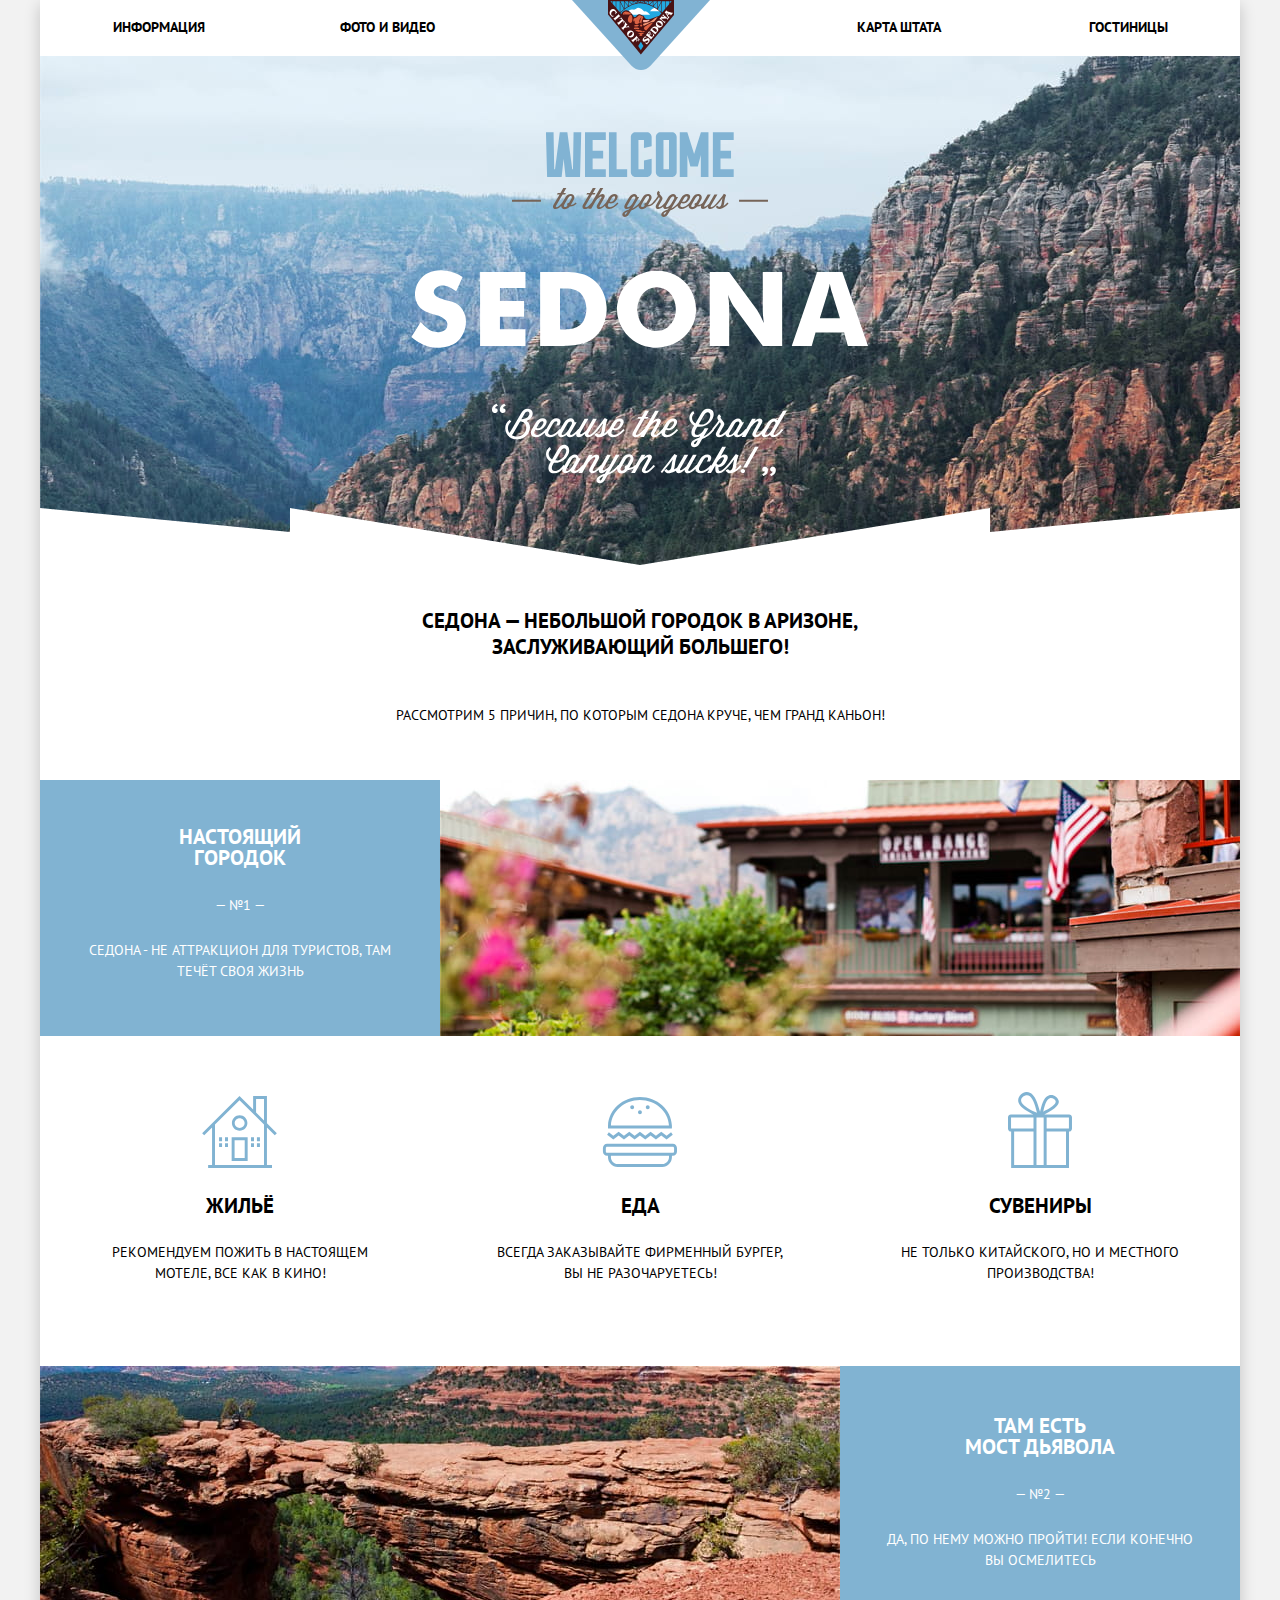
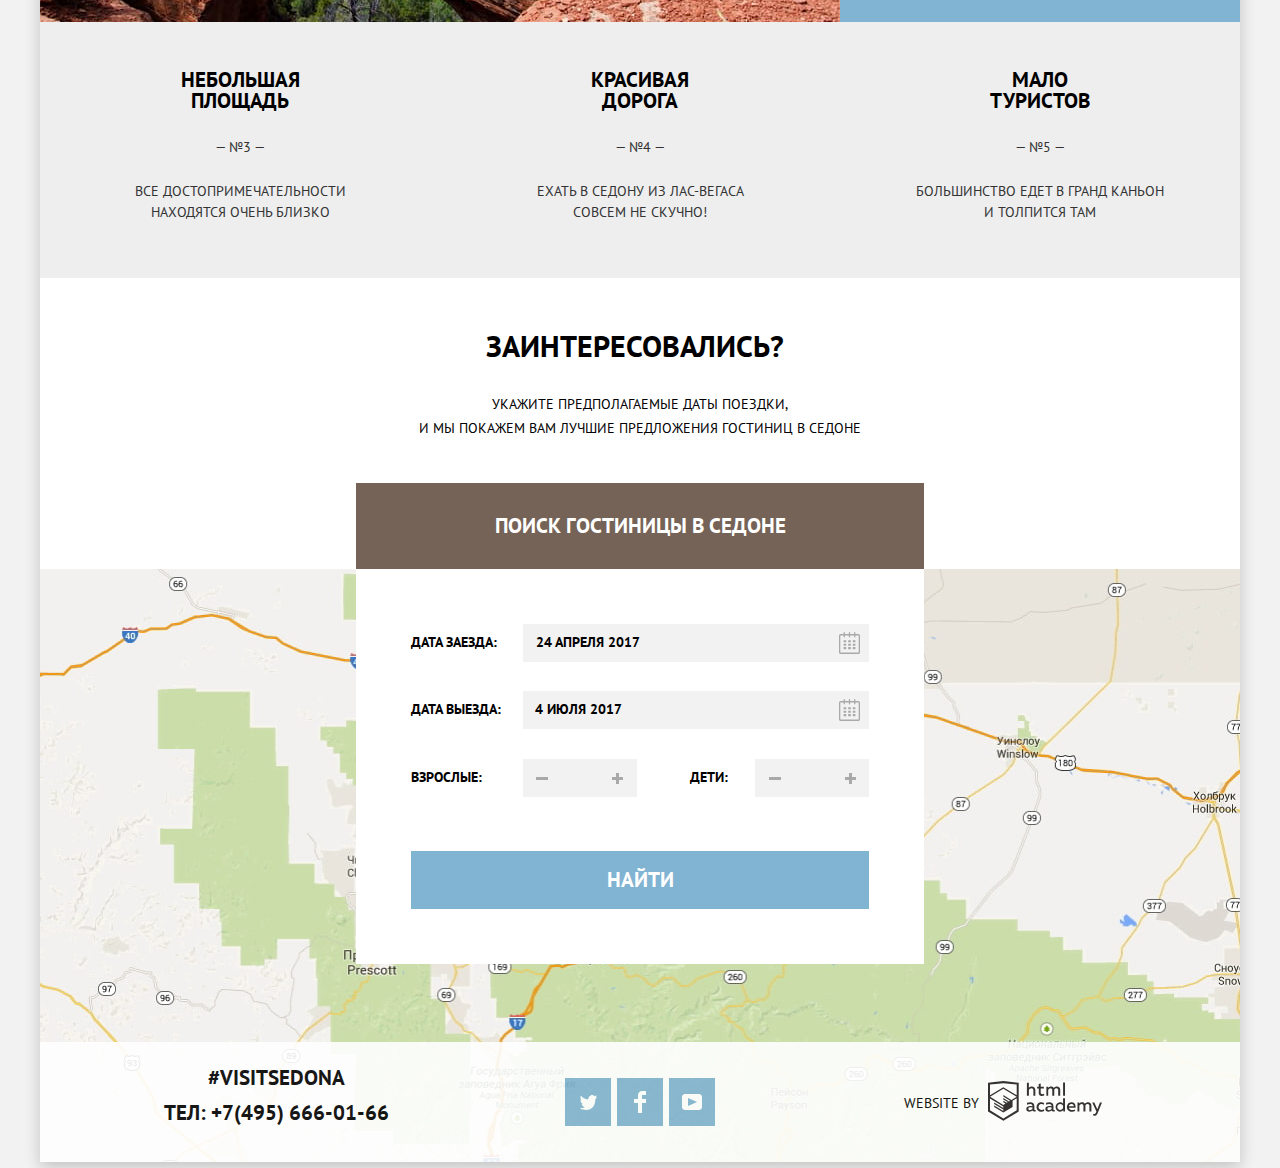
==== commit 2c726d32: "localStorage для хранения количества взрослых и детей" ====
--- a/index.html
+++ b/index.html
@@ -110,7 +110,7 @@
 
         <a class="button search-button" href="blank.html">Поиск гостиницы в седоне</a>
         <div class="search-wrapper">
-          <form class="search-form" method="post" action="https://echo.htmlacademy.ru">
+          <form class="search-form" method="get" action="https://echo.htmlacademy.ru">
             <div class="search-item">
               <label>
                 <span class="search-item-label">Дата заезда:</span>
@@ -145,7 +145,7 @@
               <div class="search-people-item">
                 <label>
                   <span class="search-item-label search-adults-label">Взрослые:</span>
-                  <input class="search-form-input search-people-input" type="text" name="adults" value="2">
+                  <input class="search-form-input search-people-input search-people-adults" type="text" name="adults" value="2">
                 </label>
                 <button class="search-control search-control-minus" type="button" aria-label="Уменьшить"></button>
                 <button class="search-control search-control-plus" type="button" aria-label="Увеличить"></button>
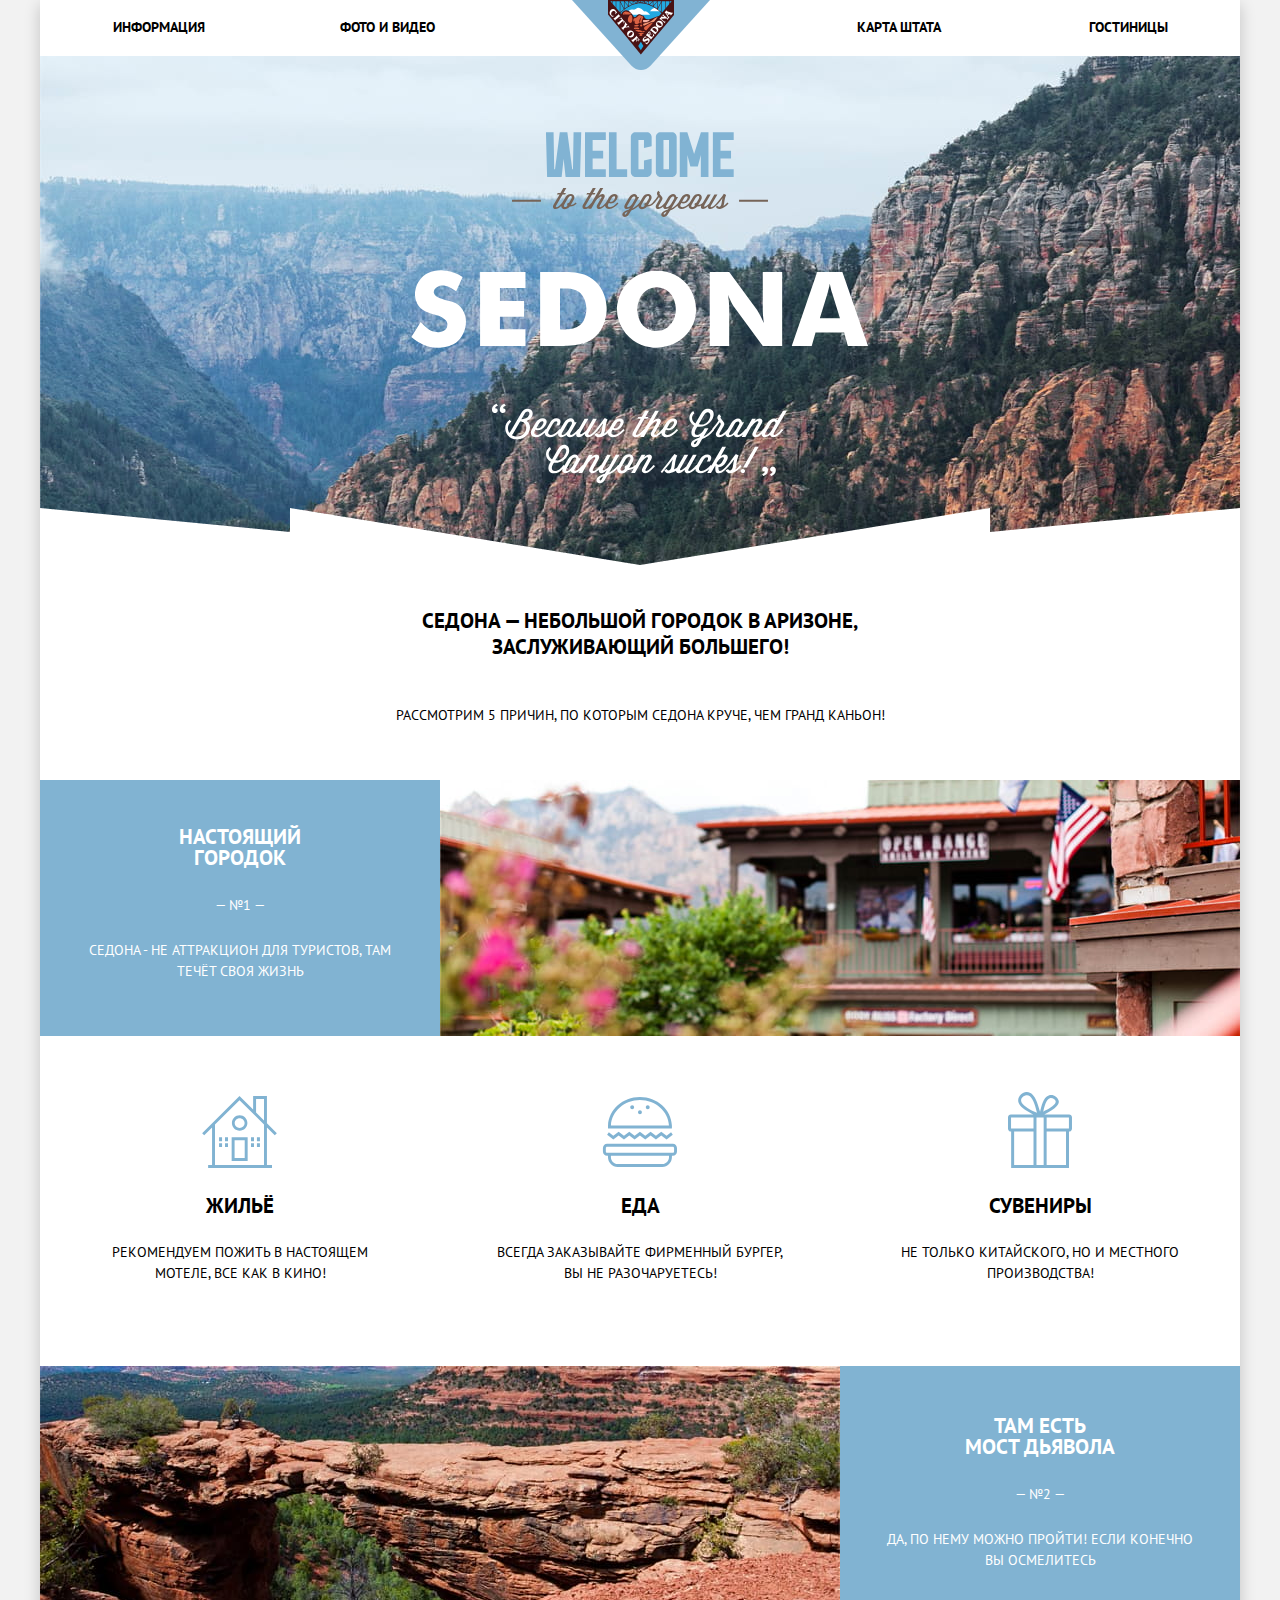
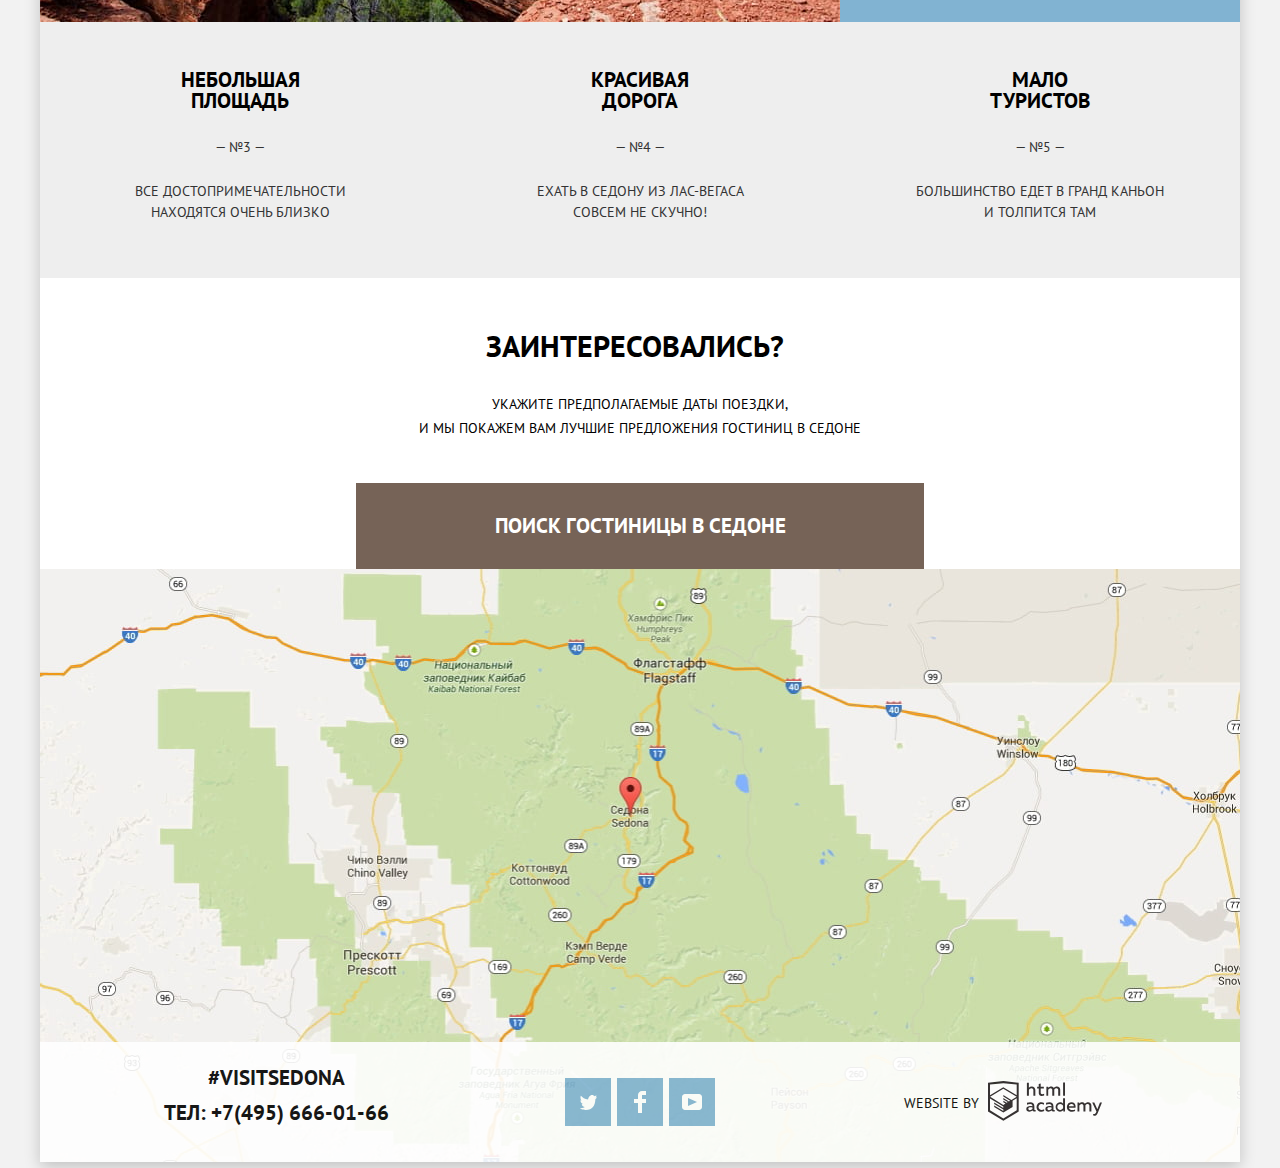
==== commit d636309e: "script.js для формы" ====
--- a/index.html
+++ b/index.html
@@ -109,7 +109,7 @@
         </p>
 
         <a class="button search-button" href="blank.html">Поиск гостиницы в седоне</a>
-        <div class="search-wrapper">
+        <div class="search-wrapper is-active">
           <form class="search-form" method="get" action="https://echo.htmlacademy.ru">
             <div class="search-item">
               <label>
@@ -145,7 +145,8 @@
               <div class="search-people-item">
                 <label>
                   <span class="search-item-label search-adults-label">Взрослые:</span>
-                  <input class="search-form-input search-people-input search-people-adults" type="text" name="adults" value="2">
+                  <input class="search-form-input search-people-input search-people-adults" type="text" name="adults"
+                    value="2">
                 </label>
                 <button class="search-control search-control-minus" type="button" aria-label="Уменьшить"></button>
                 <button class="search-control search-control-plus" type="button" aria-label="Увеличить"></button>
@@ -225,6 +226,7 @@
     </footer>
   </div>
   <script src="js/script.min.js"></script>
+
 </body>
 
 </html>
--- a/css/style.min.css
+++ b/css/style.min.css
@@ -1 +1 @@
-@font-face{font-family:PT Sans;font-weight:400;font-style:normal;src:url(../fonts/PTSans.woff2) format("woff2"),url(../fonts/PTSans.woff) format("woff")}@font-face{font-family:PT Sans;font-weight:700;font-style:normal;src:url(../fonts/PTSans-Bold.woff2) format("woff2"),url(../fonts/PTSans-Bold.woff) format("woff")}:root{--basic-font-family:'PT Sans', Arial, sans-serif;--basic-color:#000000;--basic-color-opacity:rgba(0,0,0, 0.3);--basic-content-color:#ffffff;--basic-content-opacity:rgba(255,255,255, 0.3);--basic-bg-color:#F2F2F2;--block-bg-color:#EEEEEE;--image-bg-color:#888888;--element-color:#81B3D2;--element-hover-color:#669EC0;--element-active-color:#5496BD;--interactive-color:#766357;--interactive-hover-color:#604E43;--interactive-active-color:#503E33;--text-block-color:#333333;--hotel-rating-color:#666666;--footer-logo-color:#BDBBBC;--field-bg-color:#F2F2F2;--field-hover-color:#EBEBEB;--border-color:#E5E5E5;--search-control-color:#A9A9A9;--toggle-color:#ABABAB}.page{-webkit-box-sizing:border-box;box-sizing:border-box;height:100%}*,::after,::before{-webkit-box-sizing:inherit;box-sizing:inherit}.page-body{margin:0;padding:0;height:100%;font-family:var(--basic-font-family);font-size:14px;line-height:21px;color:var(--basic-color);text-transform:uppercase;background-color:var(--basic-bg-color)}a{text-decoration:none}img{max-width:100%;height:auto}.visually-hidden:not(:focus):not(:active),input[type=checkbox].visually-hidden,input[type=radio].visually-hidden{position:absolute;width:1px;height:1px;margin:-1px;padding:0;border:0;white-space:nowrap;-webkit-clip-path:inset(100%);clip-path:inset(100%);clip:rect (0 0 0 0);overflow:hidden}.container{position:relative;width:1200px;margin:0 auto;background-color:var(--basic-content-color);-webkit-box-shadow:0 5px 15px rgba(0,1,1,.2);box-shadow:0 5px 15px rgba(0,1,1,.2)}.inner-page .container{display:-ms-grid;display:grid;-ms-grid-rows:-webkit-min-content 1fr -webkit-min-content;-ms-grid-rows:min-content 1fr min-content;grid-template-rows:-webkit-min-content 1fr -webkit-min-content;grid-template-rows:min-content 1fr min-content;-ms-flex-line-pack:start;align-content:start;min-height:100%}.button{font:inherit;text-align:center;font-weight:700;color:var(--basic-content-color);text-transform:uppercase;background-color:var(--interactive-color);border:0;cursor:pointer}.button:focus,.button:hover{background-color:var(--interactive-hover-color)}.button:active{background-color:var(--interactive-active-color);color:var(--basic-content-opacity)}.button.disabled,.button:disabled{cursor:default;opacity:.3}.main-header{padding:0 72px 0 73px}.main-nav{position:relative}.main-header-logo{position:absolute;top:0;left:50%;-webkit-transform:translate(-50%);-ms-transform:translate(-50%);transform:translate(-50%);z-index:5}.site-navigation{display:-webkit-box;display:-ms-flexbox;display:flex;-ms-flex-wrap:wrap;flex-wrap:wrap;margin:0;padding:0;list-style:none}.site-navigation-item{width:227px;margin-top:14px;margin-bottom:16px}.site-navigation-item:nth-child(4n+1){text-align:left;padding-right:30px}.site-navigation-item:nth-child(4n+2){margin-right:147px;padding-right:30px;text-align:left}.site-navigation-item:nth-child(4n+3),.site-navigation-item:nth-child(4n+4){padding-left:30px;text-align:right}.site-navigation-link{line-height:26px;font-weight:700;color:var(--basic-color)}.site-navigation-link:focus,.site-navigation-link:hover{color:var(--element-color)}.site-navigation-link:active{color:var(--basic-color);opacity:.3}.site-navigation-link.active{color:var(--interactive-color);pointer-events:none}.intro{width:100%;min-height:509px;margin-bottom:43px;padding-top:76px;padding-bottom:70px;background-color:var(--image-bg-color);background-image:url(../img/bg/mask-bg.png),url(../img/bg/mountains-bg.jpg);background-position:bottom,center;background-size:contain,cover;background-repeat:no-repeat,no-repeat}.intro-logo{display:block;width:458px;height:352px;margin:0 auto}.advantages{margin-bottom:56px;text-align:center}.advantages-slogan{width:470px;margin:0 auto 42px;font-weight:700;font-size:21px;line-height:26px}.advantages-text{width:520px;margin:0 auto 52px;line-height:26px}.advantages-item{display:-ms-grid;display:grid;-ms-grid-columns:auto auto;grid-template-columns:auto auto;display:-webkit-box;display:-ms-flexbox;display:flex;-ms-flex-wrap:wrap;flex-wrap:wrap;color:var(--basic-content-color);background-color:var(--element-color)}.advantages-item-block{width:400px;padding:46px 40px 54px}.advantages-item-block.two{padding-top:49px;padding-bottom:51px}.advantages-item-image{width:800px;min-height:100%;-o-object-fit:cover;object-fit:cover}.advantages-item-title{width:150px;margin:0 auto 27px;font-weight:700;font-size:21px;line-height:21px}.advantages-item-number{display:block;margin-bottom:24px}.advantages-item-text{margin:0}.advantages-needs-list{display:-ms-grid;display:grid;-ms-grid-columns:1fr 1fr 1fr;grid-template-columns:1fr 1fr 1fr;margin:0;padding:0;list-style:none}.advantages-needs-item{position:relative;padding:159px 50px 82px}.advantages-needs-item::before{content:"";position:absolute;top:60px;left:50%;width:75px;height:72px;margin-left:-38px;background-image:url(../img/svg/housing-icon.svg);background-position:center;background-repeat:no-repeat}.advantages-needs-food::before{top:61px;height:70px;background-image:url(../img/svg/food-icon.svg)}.advantages-needs-souvenirs::before{top:55px;width:64px;height:77px;margin-left:-32px;background-image:url(../img/svg/souvenirs-icon.svg)}.advantages-needs-title{margin:0 0 26px;font-weight:700;font-size:21px}.advantages-needs-text{margin:0}.advantages-comfort-list{display:-ms-grid;display:grid;-ms-grid-columns:1fr 1fr 1fr;grid-template-columns:1fr 1fr 1fr;margin:0;padding:0;list-style:none;background-color:var(--block-bg-color)}.advantages-comfort-item{padding:47px 71px 55px}.advantages-comfort-title{width:150px;margin:0 auto 26px;font-weight:700;font-size:21px}.advantages-comfort-number{display:block;margin-bottom:23px;color:var(--text-block-color)}.advantages-comfort-text{margin:0;color:var(--text-block-color)}.search-question,.search-text{line-height:24px;text-align:center}.search-question{display:block;width:800px;margin:0 auto 34px;padding-right:10px;font-weight:700;font-size:30px}.search-text{width:450px;margin:0 auto 43px}.search-button{display:block;width:568px;margin:0 auto;padding:30px;font-weight:700;font-size:21px;line-height:26px;z-index:11}.search-wrapper{position:absolute;left:50%;width:568px;-webkit-transform:translate(-50%);-ms-transform:translate(-50%);transform:translate(-50%);overflow:hidden;z-index:10}.search-form{position:relative;width:568px;padding:55px;font-weight:700;line-height:26px;background-color:var(--basic-content-color);-webkit-box-shadow:0 7px 15px rgba(0,1,1,.15);box-shadow:0 7px 15px rgba(0,1,1,.15);z-index:10}.search-form.off-form,.search-form.on-form{-webkit-transform:translateY(-120%);-ms-transform:translateY(-120%);transform:translateY(-120%);-webkit-transition:1.3s;-o-transition:1.3s;transition:1.3s}.search-form.on-form{-webkit-transform:translateY(0);-ms-transform:translateY(0);transform:translateY(0)}.search-item{position:relative;margin-bottom:29px}.search-item-departure{margin-bottom:30px}.search-item label,.search-people-item label{display:-ms-grid;display:grid;-ms-grid-columns:-webkit-min-content 1fr;-ms-grid-columns:min-content 1fr;grid-template-columns:-webkit-min-content 1fr;grid-template-columns:min-content 1fr;-webkit-box-align:center;-ms-flex-align:center;align-items:center}.search-item-label{min-width:112px;padding-bottom:2px;padding-right:10px}.search-form-input{width:100%;padding:3px 60px 5px 11px;font:inherit;text-transform:uppercase;background-color:var(--basic-bg-color);border:2px solid var(--basic-bg-color)}.search-item-departure .search-form-input{padding-left:10px}.search-form-input:hover{background-color:var(--field-hover-color);border-color:var(--field-hover-color)}.search-form-input:focus{background-color:transparent;border-color:var(--border-color);outline:0}.search-calendar{position:absolute;top:50%;right:9px;margin-top:-12px;width:21px;height:23px}.search-calendar:focus svg,.search-calendar:hover svg{fill:var(--basic-color)}.search-calendar:active svg{fill:var(--element-color)}.search-form-people{display:-ms-grid;display:grid;-ms-grid-columns:1fr 1fr;grid-template-columns:1fr 1fr;-webkit-box-align:center;-ms-flex-align:center;align-items:center;margin-bottom:54px}.search-people-item{position:relative}.search-people-input{width:38px;padding:3px 4px 5px;margin-left:38px;margin-right:38px;text-align:center}.search-children-label{padding-right:24px;text-align:end}.search-people-children{-ms-grid-column-align:end;justify-self:end}.search-control{position:absolute;top:50%;right:79px;width:38px;height:38px;padding:0;margin-top:-19px;font:inherit;border:0;background-color:var(--basic-bg-color);cursor:pointer}.search-control-plus{right:3px}.control-children-minus{right:76px}.control-children-plus{right:0}.search-control-plus::after,.search-control::before{content:"";position:absolute;top:50%;left:50%;margin-top:-1px;margin-left:-6px;width:12px;height:3px;background-color:var(--search-control-color)}.search-control-plus::after{margin-top:-5px;margin-left:-2px;width:3px;height:11px}.search-control-plus::before{width:11px;margin-left:-6px}.control-children-minus::before,.control-children-plus::before{margin-left:-5px}.control-children-plus::after{margin-left:-1px}.search-control:focus:after,.search-control:focus:before,.search-control:hover:after,.search-control:hover:before{background-color:var(--basic-color)}.search-control:active:after,.search-control:active:before,.search-form-button{background-color:var(--element-color)}.search-form-button{width:100%;padding:16px 20px;font-size:21px;line-height:26px}.search-form-button:focus,.search-form-button:hover{background-color:var(--element-hover-color)}.search-form-button:active{color:var(--basic-content-opacity);background-color:var(--element-active-color)}.search-map{position:relative;width:1200px;height:593px}.search-map iframe{position:absolute;top:0;left:0;border:0;z-index:1}.main-footer{position:absolute;bottom:0;display:-webkit-box;display:-ms-flexbox;display:flex;-webkit-box-pack:justify;-ms-flex-pack:justify;justify-content:space-between;-ms-flex-wrap:wrap;flex-wrap:wrap;-webkit-box-align:center;-ms-flex-align:center;align-items:center;width:100%;padding:23px 73px 36px;text-align:center;background-color:var(--basic-content-color);opacity:.9;z-index:10}.inner-page .main-footer{position:static}.footer-contacts{width:327px;font-weight:700;font-size:21px;line-height:26px}.footer-contacts-hashtag{display:block;margin-bottom:9px}.footer-contacts-link,.hotel-item-title a{font:inherit;color:var(--basic-color)}.footer-social-list{display:-webkit-box;display:-ms-flexbox;display:flex;-ms-flex-wrap:wrap;flex-wrap:wrap;max-width:254px;margin:0;padding:0;list-style:none}.footer-social-item{margin-right:6px;margin-top:13px}.footer-social-item:last-child,.footer-social-item:nth-child(5n){margin-right:0}.footer-social-link{display:-webkit-box;display:-ms-flexbox;display:flex;-webkit-box-pack:center;-ms-flex-pack:center;justify-content:center;-webkit-box-align:center;-ms-flex-align:center;align-items:center;width:46px;height:48px;font:inherit;color:inherit;background-color:var(--element-color)}.footer-social-link:focus,.footer-social-link:hover{background-color:var(--element-hover-color)}.footer-social-link:active{background-color:var(--element-active-color)}.footer-social-link:active svg{fill:var(--basic-content-opacity)}.footer-copyright{display:-webkit-box;display:-ms-flexbox;display:flex;-webkit-box-pack:center;-ms-flex-pack:center;justify-content:center;-webkit-box-align:center;-ms-flex-align:center;align-items:center;-ms-flex-wrap:wrap;flex-wrap:wrap;width:327px;padding-top:10px;line-height:26px}.footer-copyright-text{margin-top:4px;margin-right:9px}.footer-copyright-link{line-height:0}.footer-copyright-link:focus svg,.footer-copyright-link:hover svg{fill:var(--element-color)}.footer-copyright-link:active svg{fill:var(--footer-logo-color)}.filter{width:100%;padding:25px 73px 32px;color:var(--basic-content-color);background-color:var(--image-bg-color);background-image:url(../img/bg/blurry-bg.jpg);background-position:center;background-size:cover;background-repeat:no-repeat}.filter-hotels{display:-ms-grid;display:grid;-ms-grid-columns:-webkit-min-content -webkit-min-content 1fr;-ms-grid-columns:min-content min-content 1fr;grid-template-columns:-webkit-min-content -webkit-min-content 1fr;grid-template-columns:min-content min-content 1fr}.filter-hotels-group{margin:0;padding:0;border:0}.filter-hotels legend{font-weight:700;font-size:16px;line-height:21px}.filter-infrastructure,.filter-type-housing{min-width:253px;padding-right:30px}.filter-infrastructure legend,.filter-type-housing legend{margin-bottom:26px}.filter-list{margin:0;padding:0;list-style:none}.filter-item{margin-bottom:25px}.filter-item:last-child{margin-bottom:0}.filter-item label{position:relative;display:block;padding-left:39px;cursor:pointer;-webkit-user-select:none;-moz-user-select:none;-ms-user-select:none;user-select:none}.filter-item-housing label{padding-left:43px}.filter-item label::before{content:"";position:absolute;top:0;left:-1px;width:23px;height:23px;background-image:url(../img/svg/checkbox-off.svg);background-position:center;background-repeat:no-repeat}.filter-input:focus+label::before{outline:thin dotted;outline:5px auto -webkit-focus-ring-color}.filter-input:checked+label::before{width:27px;background-image:url(../img/svg/checkbox-on.svg)}.filter-item-housing label::before{left:1px}.filter-input:disabled+label::before{opacity:.3}.filter-input-apartments+label::before,.filter-input-wifi+label::before{top:-1px}.filter-controls{width:317px;-ms-grid-column-align:end;justify-self:end}.filter-controls legend{margin-bottom:12px}.filter-controls-price{position:relative;display:-webkit-box;display:-ms-flexbox;display:flex;-ms-flex-line-pack:center;align-content:center;margin-bottom:20px;padding:5px 4px 6px;border:2px solid var(--basic-content-color);border-radius:2px}.filter-controls-price::before{content:"";position:absolute;top:5px;left:50%;margin-left:1px;width:2px;height:22px;background-color:var(--basic-content-color)}.filter-label-min{width:100%;padding-left:62px}.filter-label-max{width:100%;padding-left:52px}.filter-controls-input{width:65px;padding:0;text-transform:uppercase;color:var(--basic-content-color);background-color:transparent;border:0;font-size:14px;line-height:21px}.filter-renge{padding-left:1px;margin-bottom:33px}.filter-renge .scale{height:2px;background-color:var(--basic-content-opacity)}.filter-renge .bar{position:relative;width:80%;height:2px;background-color:var(--basic-content-color)}.filter-renge .toggle{position:absolute;top:-9px;left:0;width:3px;height:3px;background-color:var(--toggle-color);border:8px solid var(--basic-content-color);border-radius:50%;-webkit-box-shadow:0 2px 0 0 var(--toggle-color);box-shadow:0 2px 0 0 var(--toggle-color);-webkit-box-sizing:content-box;box-sizing:content-box;cursor:pointer}.filter-renge .toggle-max{left:100%}.filter-renge .toggle:active,.filter-renge .toggle:focus,.filter-renge .toggle:hover{top:-10px;width:4px;height:4px;border:9px solid var(--basic-content-color)}.filter-button{margin-left:85px;padding:5px 34px 6px;font:inherit;text-transform:uppercase;color:var(--basic-content-color);background-color:transparent;border:2px solid var(--basic-content-color);border-radius:2px;cursor:pointer}.filter-button:active,.filter-button:focus,.filter-button:hover{color:var(--basic-color);background-color:var(--basic-content-color)}.hotels-sort{display:-ms-grid;display:grid;-ms-grid-columns:-webkit-max-content -webkit-min-content 1fr 34px;-ms-grid-columns:max-content min-content 1fr 34px;grid-template-columns:-webkit-max-content -webkit-min-content 1fr 34px;grid-template-columns:max-content min-content 1fr 34px;-webkit-box-align:center;-ms-flex-align:center;align-items:center;padding:29px 73px 31px;font-size:12px;line-height:18px;border-bottom:1px solid var(--border-color)}.hotels-sort-found{min-width:163px;max-width:300px;margin:0;padding-right:20px;font-weight:700;font-size:21px;line-height:26px}.hotels-sort-found span{display:inline-block;margin-left:5px}.hotels-sort-title{display:block;margin-right:40px;padding-bottom:4px}.hotels-sort-list{padding-bottom:4px}.hotels-sort-link{margin-right:30px;color:var(--basic-color-opacity);border-bottom:1px dashed var(--element-color)}.hotels-sort-link.active{color:var(--element-color);border-bottom-color:transparent;pointer-events:none}.hotel-item-title a:focus,.hotel-item-title a:hover,.hotels-sort-link:focus,.hotels-sort-link:hover{color:var(--element-color)}.hotels-sort-link:active{color:var(--basic-color);border-color:transparent}.hotels-sort-controls{display:-webkit-box;display:-ms-flexbox;display:flex;-webkit-box-pack:justify;-ms-flex-pack:justify;justify-content:space-between;-ms-flex-wrap:wrap;flex-wrap:wrap;padding-top:7px}.hotels-control.active{pointer-events:none}.hotels-control.active svg{fill:var(--element-color)}.hotels-control:focus svg,.hotels-control:hover svg{fill:var(--basic-color)}.hotels-control:active svg{fill:var(--element-color)}.hotels-list{margin:0;padding:0;list-style:none}.hotel-item{display:-ms-grid;display:grid;-ms-grid-columns:auto 1fr -webkit-min-content;-ms-grid-columns:auto 1fr min-content;grid-template-columns:auto 1fr -webkit-min-content;grid-template-columns:auto 1fr min-content;padding:24px 73px 30px;border-bottom:1px solid var(--border-color)}.hotel-item-image{width:135px;height:90px;margin-top:6px;margin-right:29px}.hotel-item-wrapper{margin-right:60px}.hotel-item-title{margin:0 0 7px;font-weight:700;font-size:21px;line-height:26px}.hotel-item-title a:active{color:var(--basic-color-opacity)}.hotel-desert-quail .hotel-item-title{margin-left:1px}.hotel-item-villas .hotel-item-title{margin-top:1px;margin-bottom:6px}.hotel-item-booking,.hotel-item-info{display:-webkit-box;display:-ms-flexbox;display:flex;-ms-flex-wrap:wrap;flex-wrap:wrap}.hotel-item-info{margin-bottom:15px}.hotel-item-info span{min-width:100px;margin-right:16px}.hotel-item-booking{color:var(--text-block-color)}.hotel-detail-link{margin-right:6px;padding:3px 17px;background-color:var(--element-color)}.hotel-detail-link:focus,.hotel-detail-link:hover{background-color:var(--element-hover-color)}.hotel-detail-link:active{color:var(--basic-content-opacity);background-color:var(--element-active-color)}.hotel-order-link{margin-right:6px;padding:3px 18px 3px 16px}.hotel-rating-block{display:-webkit-box;display:-ms-flexbox;display:flex;-webkit-box-orient:vertical;-webkit-box-direction:normal;-ms-flex-direction:column;flex-direction:column;-webkit-box-pack:justify;-ms-flex-pack:justify;justify-content:space-between;-webkit-box-align:end;-ms-flex-align:end;align-items:flex-end;width:200px}.hotel-rating{padding:3px 12px 3px 15px;color:var(--hotel-rating-color);background-color:var(--basic-bg-color)}.hotel-rating-star{position:relative;width:113px;height:17px;margin-top:5px}.hotel-desert-quail .hotel-rating-star{margin-top:4px}.hotel-rating-star::before{content:"";position:absolute;top:0;right:-1px;width:113px;height:17px;background-image:url(../img/svg/star-icon.svg);background-position:top right;background-repeat:no-repeat}.hotel-one-star::before{width:20%}.hotel-two-star::before{width:40%}.hotel-three-star::before{width:60%}.hotel-four-star::before{width:80%}
+@keyframes form-error{0%,to{transform:translateX(0)}10%,30%,50%,70%,90%{transform:translateX(-5px)}20%,40%,60%,80%{transform:translateX(5px)}}@font-face{font-family:PT Sans;font-weight:400;font-style:normal;src:url(../fonts/PTSans.woff2) format("woff2"),url(../fonts/PTSans.woff) format("woff")}@font-face{font-family:PT Sans;font-weight:700;font-style:normal;src:url(../fonts/PTSans-Bold.woff2) format("woff2"),url(../fonts/PTSans-Bold.woff) format("woff")}:root{--basic-font-family:'PT Sans', Arial, sans-serif;--basic-color:#000000;--basic-color-opacity:rgba(0,0,0, 0.3);--basic-content-color:#ffffff;--basic-content-opacity:rgba(255,255,255, 0.3);--basic-bg-color:#F2F2F2;--block-bg-color:#EEEEEE;--image-bg-color:#888888;--element-color:#81B3D2;--element-hover-color:#669EC0;--element-active-color:#5496BD;--interactive-color:#766357;--interactive-hover-color:#604E43;--interactive-active-color:#503E33;--text-block-color:#333333;--hotel-rating-color:#666666;--footer-logo-color:#BDBBBC;--field-bg-color:#F2F2F2;--field-hover-color:#EBEBEB;--border-color:#E5E5E5;--search-control-color:#A9A9A9;--toggle-color:#ABABAB}.page{-webkit-box-sizing:border-box;box-sizing:border-box;height:100%}*,::after,::before{-webkit-box-sizing:inherit;box-sizing:inherit}.page-body{margin:0;padding:0;height:100%;font-family:var(--basic-font-family);font-size:14px;line-height:21px;color:var(--basic-color);text-transform:uppercase;background-color:var(--basic-bg-color)}a{text-decoration:none}img{max-width:100%;height:auto}.visually-hidden:not(:focus):not(:active),input[type=checkbox].visually-hidden,input[type=radio].visually-hidden{position:absolute;width:1px;height:1px;margin:-1px;border:0;padding:0;white-space:nowrap;-webkit-clip-path:inset(100%);clip-path:inset(100%);clip:rect(0 0 0 0);overflow:hidden}.container{position:relative;width:1200px;margin:0 auto;background-color:var(--basic-content-color);-webkit-box-shadow:0 5px 15px rgba(0,1,1,.2);box-shadow:0 5px 15px rgba(0,1,1,.2)}.inner-page .container{display:-ms-grid;display:grid;-ms-grid-rows:-webkit-min-content 1fr -webkit-min-content;-ms-grid-rows:min-content 1fr min-content;grid-template-rows:-webkit-min-content 1fr -webkit-min-content;grid-template-rows:min-content 1fr min-content;-ms-flex-line-pack:start;align-content:start;min-height:100%}.button{font:inherit;text-align:center;font-weight:700;color:var(--basic-content-color);text-transform:uppercase;background-color:var(--interactive-color);border:0;cursor:pointer}.button:focus,.button:hover{background-color:var(--interactive-hover-color)}.button:active{background-color:var(--interactive-active-color);color:var(--basic-content-opacity)}.button.disabled,.button:disabled{cursor:default;opacity:.3}.main-header{padding:0 72px 0 73px}.main-nav{position:relative}.main-header-logo{position:absolute;top:0;left:50%;-webkit-transform:translate(-50%);-ms-transform:translate(-50%);transform:translate(-50%);z-index:5}.site-navigation{display:-webkit-box;display:-ms-flexbox;display:flex;-ms-flex-wrap:wrap;flex-wrap:wrap;margin:0;padding:0;list-style:none}.site-navigation-item{width:227px;margin-top:14px;margin-bottom:16px}.site-navigation-item:nth-child(4n+1){text-align:left;padding-right:30px}.site-navigation-item:nth-child(4n+2){margin-right:147px;padding-right:30px;text-align:left}.site-navigation-item:nth-child(4n+3),.site-navigation-item:nth-child(4n+4){padding-left:30px;text-align:right}.site-navigation-link{line-height:26px;font-weight:700;color:var(--basic-color)}.site-navigation-link:focus,.site-navigation-link:hover{color:var(--element-color)}.site-navigation-link:active{color:var(--basic-color);opacity:.3}.site-navigation-link.active{color:var(--interactive-color);pointer-events:none}.intro{width:100%;min-height:509px;margin-bottom:43px;padding-top:76px;padding-bottom:70px;background-color:var(--image-bg-color);background-image:url(../img/bg/mask-bg.png),url(../img/bg/mountains-bg.jpg);background-position:bottom,center;background-size:contain,cover;background-repeat:no-repeat,no-repeat}.intro-logo{display:block;width:458px;height:352px;margin:0 auto}.advantages{margin-bottom:56px;text-align:center}.advantages-slogan{width:470px;margin:0 auto 42px;font-weight:700;font-size:21px;line-height:26px}.advantages-text{width:520px;margin:0 auto 52px;line-height:26px}.advantages-item{display:-ms-grid;display:grid;-ms-grid-columns:auto auto;grid-template-columns:auto auto;display:-webkit-box;display:-ms-flexbox;display:flex;-ms-flex-wrap:wrap;flex-wrap:wrap;color:var(--basic-content-color);background-color:var(--element-color)}.advantages-item-block{width:400px;padding:46px 40px 54px}.advantages-item-block.two{padding-top:49px;padding-bottom:51px}.advantages-item-image{width:800px;min-height:100%;-o-object-fit:cover;object-fit:cover}.advantages-item-title{width:150px;margin:0 auto 27px;font-weight:700;font-size:21px;line-height:21px}.advantages-item-number{display:block;margin-bottom:24px}.advantages-item-text{margin:0}.advantages-needs-list{display:-ms-grid;display:grid;-ms-grid-columns:1fr 1fr 1fr;grid-template-columns:1fr 1fr 1fr;margin:0;padding:0;list-style:none}.advantages-needs-item{position:relative;padding:159px 50px 82px}.advantages-needs-item::before{content:"";position:absolute;top:60px;left:50%;width:75px;height:72px;margin-left:-38px;background-image:url(../img/svg/housing-icon.svg);background-position:center;background-repeat:no-repeat}.advantages-needs-food::before{top:61px;height:70px;background-image:url(../img/svg/food-icon.svg)}.advantages-needs-souvenirs::before{top:55px;width:64px;height:77px;margin-left:-32px;background-image:url(../img/svg/souvenirs-icon.svg)}.advantages-needs-title{margin:0 0 26px;font-weight:700;font-size:21px}.advantages-needs-text{margin:0}.advantages-comfort-list{display:-ms-grid;display:grid;-ms-grid-columns:1fr 1fr 1fr;grid-template-columns:1fr 1fr 1fr;margin:0;padding:0;list-style:none;background-color:var(--block-bg-color)}.advantages-comfort-item{padding:47px 71px 55px}.advantages-comfort-title{width:150px;margin:0 auto 26px;font-weight:700;font-size:21px}.advantages-comfort-number{display:block;margin-bottom:23px;color:var(--text-block-color)}.advantages-comfort-text{margin:0;color:var(--text-block-color)}.search-question,.search-text{line-height:24px;text-align:center}.search-question{display:block;width:800px;margin:0 auto 34px;padding-right:10px;font-weight:700;font-size:30px}.search-text{width:450px;margin:0 auto 43px}.search-button{display:block;width:568px;margin:0 auto;padding:30px;font-weight:700;font-size:21px;line-height:26px}.search-wrapper{position:absolute;left:50%;width:568px;transform:translate(-50%);z-index:10;overflow:hidden;pointer-events:none}.search-wrapper.error .search-form{animation-name:form-error;animation-duration:.6s}.search-wrapper.is-active{pointer-events:all}.search-wrapper .search-form{transform:translateY(-120%)}.search-wrapper.is-active .search-form{transform:translateY(0)}.search-form{position:relative;width:568px;padding:55px;font-weight:700;line-height:26px;background-color:var(--basic-content-color);-webkit-box-shadow:0 7px 15px rgba(0,1,1,.15);box-shadow:0 7px 15px rgba(0,1,1,.15);z-index:10;transition:transform .6s ease-in}.search-item{position:relative;margin-bottom:29px}.search-item-departure{margin-bottom:30px}.search-item label,.search-people-item label{display:-ms-grid;display:grid;-ms-grid-columns:-webkit-min-content 1fr;-ms-grid-columns:min-content 1fr;grid-template-columns:-webkit-min-content 1fr;grid-template-columns:min-content 1fr;-webkit-box-align:center;-ms-flex-align:center;align-items:center}.search-item-label{min-width:112px;padding-bottom:2px;padding-right:10px}.search-form-input{width:100%;padding:3px 60px 5px 11px;font:inherit;text-transform:uppercase;background-color:var(--basic-bg-color);border:2px solid var(--basic-bg-color)}.search-item-departure .search-form-input{padding-left:10px}.search-form-input:hover{background-color:var(--field-hover-color);border-color:var(--field-hover-color)}.search-form-input:focus{background-color:transparent;border-color:var(--border-color);outline:0}.search-calendar{position:absolute;top:50%;right:9px;margin-top:-12px;width:21px;height:23px}.search-calendar:focus svg,.search-calendar:hover svg{fill:var(--basic-color)}.search-calendar:active svg{fill:var(--element-color)}.search-form-people{display:-ms-grid;display:grid;-ms-grid-columns:1fr 1fr;grid-template-columns:1fr 1fr;-webkit-box-align:center;-ms-flex-align:center;align-items:center;margin-bottom:54px}.search-people-item{position:relative}.search-people-input{width:38px;padding:3px 4px 5px;margin-left:38px;margin-right:38px;text-align:center}.search-children-label{padding-right:24px;text-align:end}.search-people-children{-ms-grid-column-align:end;justify-self:end}.search-control{position:absolute;top:50%;right:79px;width:38px;height:38px;padding:0;margin-top:-19px;font:inherit;border:0;background-color:var(--basic-bg-color);cursor:pointer}.search-control-plus{right:3px}.control-children-minus{right:76px}.control-children-plus{right:0}.search-control-plus::after,.search-control::before{content:"";position:absolute;top:50%;left:50%;margin-top:-1px;margin-left:-6px;width:12px;height:3px;background-color:var(--search-control-color)}.search-control-plus::after{margin-top:-5px;margin-left:-2px;width:3px;height:11px}.search-control-plus::before{width:11px;margin-left:-6px}.control-children-minus::before,.control-children-plus::before{margin-left:-5px}.control-children-plus::after{margin-left:-1px}.search-control:focus:after,.search-control:focus:before,.search-control:hover:after,.search-control:hover:before{background-color:var(--basic-color)}.search-control:active:after,.search-control:active:before,.search-form-button{background-color:var(--element-color)}.search-form-button{width:100%;padding:16px 20px;font-size:21px;line-height:26px}.search-form-button:focus,.search-form-button:hover{background-color:var(--element-hover-color)}.search-form-button:active{color:var(--basic-content-opacity);background-color:var(--element-active-color)}.search-map{position:relative;width:1200px;height:593px}.search-map iframe{position:absolute;top:0;left:0;border:0;z-index:1}.main-footer{position:absolute;bottom:0;display:-webkit-box;display:-ms-flexbox;display:flex;-webkit-box-pack:justify;-ms-flex-pack:justify;justify-content:space-between;-ms-flex-wrap:wrap;flex-wrap:wrap;-webkit-box-align:center;-ms-flex-align:center;align-items:center;width:100%;padding:23px 73px 36px;text-align:center;background-color:var(--basic-content-color);opacity:.9;z-index:10}.inner-page .main-footer{position:static}.footer-contacts{width:327px;font-weight:700;font-size:21px;line-height:26px}.footer-contacts-hashtag{display:block;margin-bottom:9px}.footer-contacts-link,.hotel-item-title a{font:inherit;color:var(--basic-color)}.footer-social-list{display:-webkit-box;display:-ms-flexbox;display:flex;-ms-flex-wrap:wrap;flex-wrap:wrap;max-width:254px;margin:0;padding:0;list-style:none}.footer-social-item{margin-right:6px;margin-top:13px}.footer-social-item:last-child,.footer-social-item:nth-child(5n){margin-right:0}.footer-social-link{display:-webkit-box;display:-ms-flexbox;display:flex;-webkit-box-pack:center;-ms-flex-pack:center;justify-content:center;-webkit-box-align:center;-ms-flex-align:center;align-items:center;width:46px;height:48px;font:inherit;color:inherit;background-color:var(--element-color)}.footer-social-link:focus,.footer-social-link:hover{background-color:var(--element-hover-color)}.footer-social-link:active{background-color:var(--element-active-color)}.footer-social-link:active svg{fill:var(--basic-content-opacity)}.footer-copyright{display:-webkit-box;display:-ms-flexbox;display:flex;-webkit-box-pack:center;-ms-flex-pack:center;justify-content:center;-webkit-box-align:center;-ms-flex-align:center;align-items:center;-ms-flex-wrap:wrap;flex-wrap:wrap;width:327px;padding-top:10px;line-height:26px}.footer-copyright-text{margin-top:4px;margin-right:9px}.footer-copyright-link{line-height:0}.footer-copyright-link:focus svg,.footer-copyright-link:hover svg{fill:var(--element-color)}.footer-copyright-link:active svg{fill:var(--footer-logo-color)}.filter{width:100%;padding:25px 73px 32px;color:var(--basic-content-color);background-color:var(--image-bg-color);background-image:url(../img/bg/blurry-bg.jpg);background-position:center;background-size:cover;background-repeat:no-repeat}.filter-hotels{display:-ms-grid;display:grid;-ms-grid-columns:-webkit-min-content -webkit-min-content 1fr;-ms-grid-columns:min-content min-content 1fr;grid-template-columns:-webkit-min-content -webkit-min-content 1fr;grid-template-columns:min-content min-content 1fr}.filter-hotels-group{margin:0;padding:0;border:0}.filter-hotels legend{font-weight:700;font-size:16px;line-height:21px}.filter-infrastructure,.filter-type-housing{min-width:253px;padding-right:30px}.filter-infrastructure legend,.filter-type-housing legend{margin-bottom:26px}.filter-list{margin:0;padding:0;list-style:none}.filter-item{margin-bottom:25px}.filter-item:last-child{margin-bottom:0}.filter-item label{position:relative;display:block;padding-left:39px;cursor:pointer;-webkit-user-select:none;-moz-user-select:none;-ms-user-select:none;user-select:none}.filter-item-housing label{padding-left:43px}.filter-item label::before{content:"";position:absolute;top:0;left:-1px;width:23px;height:23px;background-image:url(../img/svg/checkbox-off.svg);background-position:center;background-repeat:no-repeat}.filter-input:focus+label::before{outline:thin dotted;outline:5px auto -webkit-focus-ring-color}.filter-input:checked+label::before{width:27px;background-image:url(../img/svg/checkbox-on.svg)}.filter-item-housing label::before{left:1px}.filter-input:disabled+label::before{opacity:.3}.filter-input-apartments+label::before,.filter-input-wifi+label::before{top:-1px}.filter-controls{width:317px;-ms-grid-column-align:end;justify-self:end}.filter-controls legend{margin-bottom:12px}.filter-controls-price{position:relative;display:-webkit-box;display:-ms-flexbox;display:flex;-ms-flex-line-pack:center;align-content:center;margin-bottom:20px;padding:5px 4px 6px;border:2px solid var(--basic-content-color);border-radius:2px}.filter-controls-price::before{content:"";position:absolute;top:5px;left:50%;margin-left:1px;width:2px;height:22px;background-color:var(--basic-content-color)}.filter-label-min{width:100%;padding-left:62px}.filter-label-max{width:100%;padding-left:52px}.filter-controls-input{width:65px;padding:0;text-transform:uppercase;color:var(--basic-content-color);background-color:transparent;border:0;font-size:14px;line-height:21px}.filter-renge{padding-left:1px;margin-bottom:33px}.filter-renge .scale{height:2px;background-color:var(--basic-content-opacity)}.filter-renge .bar{position:relative;width:80%;height:2px;background-color:var(--basic-content-color)}.filter-renge .toggle{position:absolute;top:-9px;left:0;width:3px;height:3px;background-color:var(--toggle-color);border:8px solid var(--basic-content-color);border-radius:50%;-webkit-box-shadow:0 2px 0 0 var(--toggle-color);box-shadow:0 2px 0 0 var(--toggle-color);-webkit-box-sizing:content-box;box-sizing:content-box;cursor:pointer}.filter-renge .toggle-max{left:100%}.filter-renge .toggle:active,.filter-renge .toggle:focus,.filter-renge .toggle:hover{top:-10px;width:4px;height:4px;border:9px solid var(--basic-content-color)}.filter-button{margin-left:85px;padding:5px 34px 6px;font:inherit;text-transform:uppercase;color:var(--basic-content-color);background-color:transparent;border:2px solid var(--basic-content-color);border-radius:2px;cursor:pointer}.filter-button:active,.filter-button:focus,.filter-button:hover{color:var(--basic-color);background-color:var(--basic-content-color)}.hotels-sort{display:-ms-grid;display:grid;-ms-grid-columns:-webkit-max-content -webkit-min-content 1fr 34px;-ms-grid-columns:max-content min-content 1fr 34px;grid-template-columns:-webkit-max-content -webkit-min-content 1fr 34px;grid-template-columns:max-content min-content 1fr 34px;-webkit-box-align:center;-ms-flex-align:center;align-items:center;padding:29px 73px 31px;font-size:12px;line-height:18px;border-bottom:1px solid var(--border-color)}.hotels-sort-found{min-width:163px;max-width:300px;margin:0;padding-right:20px;font-weight:700;font-size:21px;line-height:26px}.hotels-sort-found span{display:inline-block;margin-left:5px}.hotels-sort-title{display:block;margin-right:40px;padding-bottom:4px}.hotels-sort-list{padding-bottom:4px}.hotels-sort-link{margin-right:30px;color:var(--basic-color-opacity);border-bottom:1px dashed var(--element-color)}.hotels-sort-link.active{color:var(--element-color);border-bottom-color:transparent;pointer-events:none}.hotel-item-title a:focus,.hotel-item-title a:hover,.hotels-sort-link:focus,.hotels-sort-link:hover{color:var(--element-color)}.hotels-sort-link:active{color:var(--basic-color);border-color:transparent}.hotels-sort-controls{display:-webkit-box;display:-ms-flexbox;display:flex;-webkit-box-pack:justify;-ms-flex-pack:justify;justify-content:space-between;-ms-flex-wrap:wrap;flex-wrap:wrap;padding-top:7px}.hotels-control.active{pointer-events:none}.hotels-control.active svg{fill:var(--element-color)}.hotels-control:focus svg,.hotels-control:hover svg{fill:var(--basic-color)}.hotels-control:active svg{fill:var(--element-color)}.hotels-list{margin:0;padding:0;list-style:none}.hotel-item{display:-ms-grid;display:grid;-ms-grid-columns:auto 1fr -webkit-min-content;-ms-grid-columns:auto 1fr min-content;grid-template-columns:auto 1fr -webkit-min-content;grid-template-columns:auto 1fr min-content;padding:24px 73px 30px;border-bottom:1px solid var(--border-color)}.hotel-item-image{width:135px;height:90px;margin-top:6px;margin-right:29px}.hotel-item-wrapper{margin-right:60px}.hotel-item-title{margin:0 0 7px;font-weight:700;font-size:21px;line-height:26px}.hotel-item-title a:active{color:var(--basic-color-opacity)}.hotel-desert-quail .hotel-item-title{margin-left:1px}.hotel-item-villas .hotel-item-title{margin-top:1px;margin-bottom:6px}.hotel-item-booking,.hotel-item-info{display:-webkit-box;display:-ms-flexbox;display:flex;-ms-flex-wrap:wrap;flex-wrap:wrap}.hotel-item-info{margin-bottom:15px}.hotel-item-info span{min-width:100px;margin-right:16px}.hotel-item-booking{color:var(--text-block-color)}.hotel-detail-link{margin-right:6px;padding:3px 17px;background-color:var(--element-color)}.hotel-detail-link:focus,.hotel-detail-link:hover{background-color:var(--element-hover-color)}.hotel-detail-link:active{color:var(--basic-content-opacity);background-color:var(--element-active-color)}.hotel-order-link{margin-right:6px;padding:3px 18px 3px 16px}.hotel-rating-block{display:-webkit-box;display:-ms-flexbox;display:flex;-webkit-box-orient:vertical;-webkit-box-direction:normal;-ms-flex-direction:column;flex-direction:column;-webkit-box-pack:justify;-ms-flex-pack:justify;justify-content:space-between;-webkit-box-align:end;-ms-flex-align:end;align-items:flex-end;width:200px}.hotel-rating{padding:3px 12px 3px 15px;color:var(--hotel-rating-color);background-color:var(--basic-bg-color)}.hotel-rating-star{position:relative;width:113px;height:17px;margin-top:5px}.hotel-desert-quail .hotel-rating-star{margin-top:4px}.hotel-rating-star::before{content:"";position:absolute;top:0;right:-1px;width:113px;height:17px;background-image:url(../img/svg/star-icon.svg);background-position:top right;background-repeat:no-repeat}.hotel-one-star::before{width:20%}.hotel-two-star::before{width:40%}.hotel-three-star::before{width:60%}.hotel-four-star::before{width:80%}
